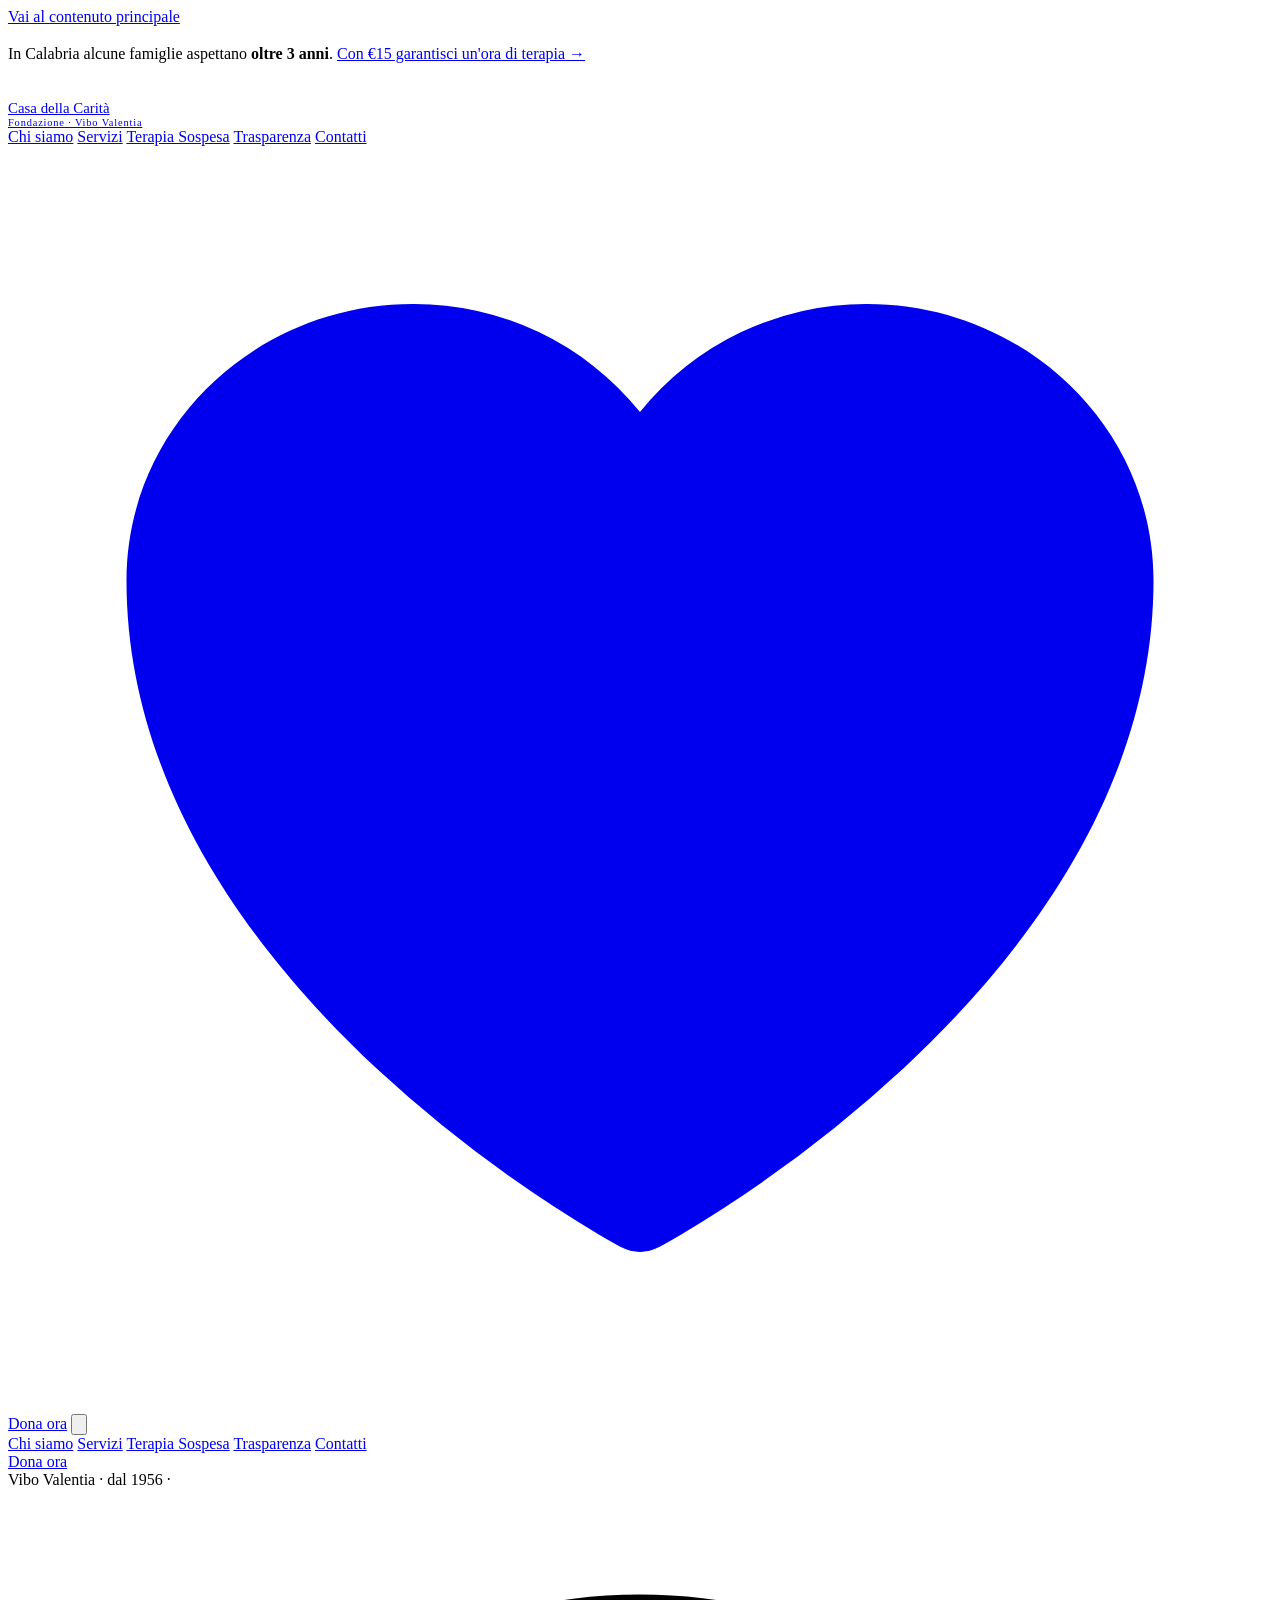
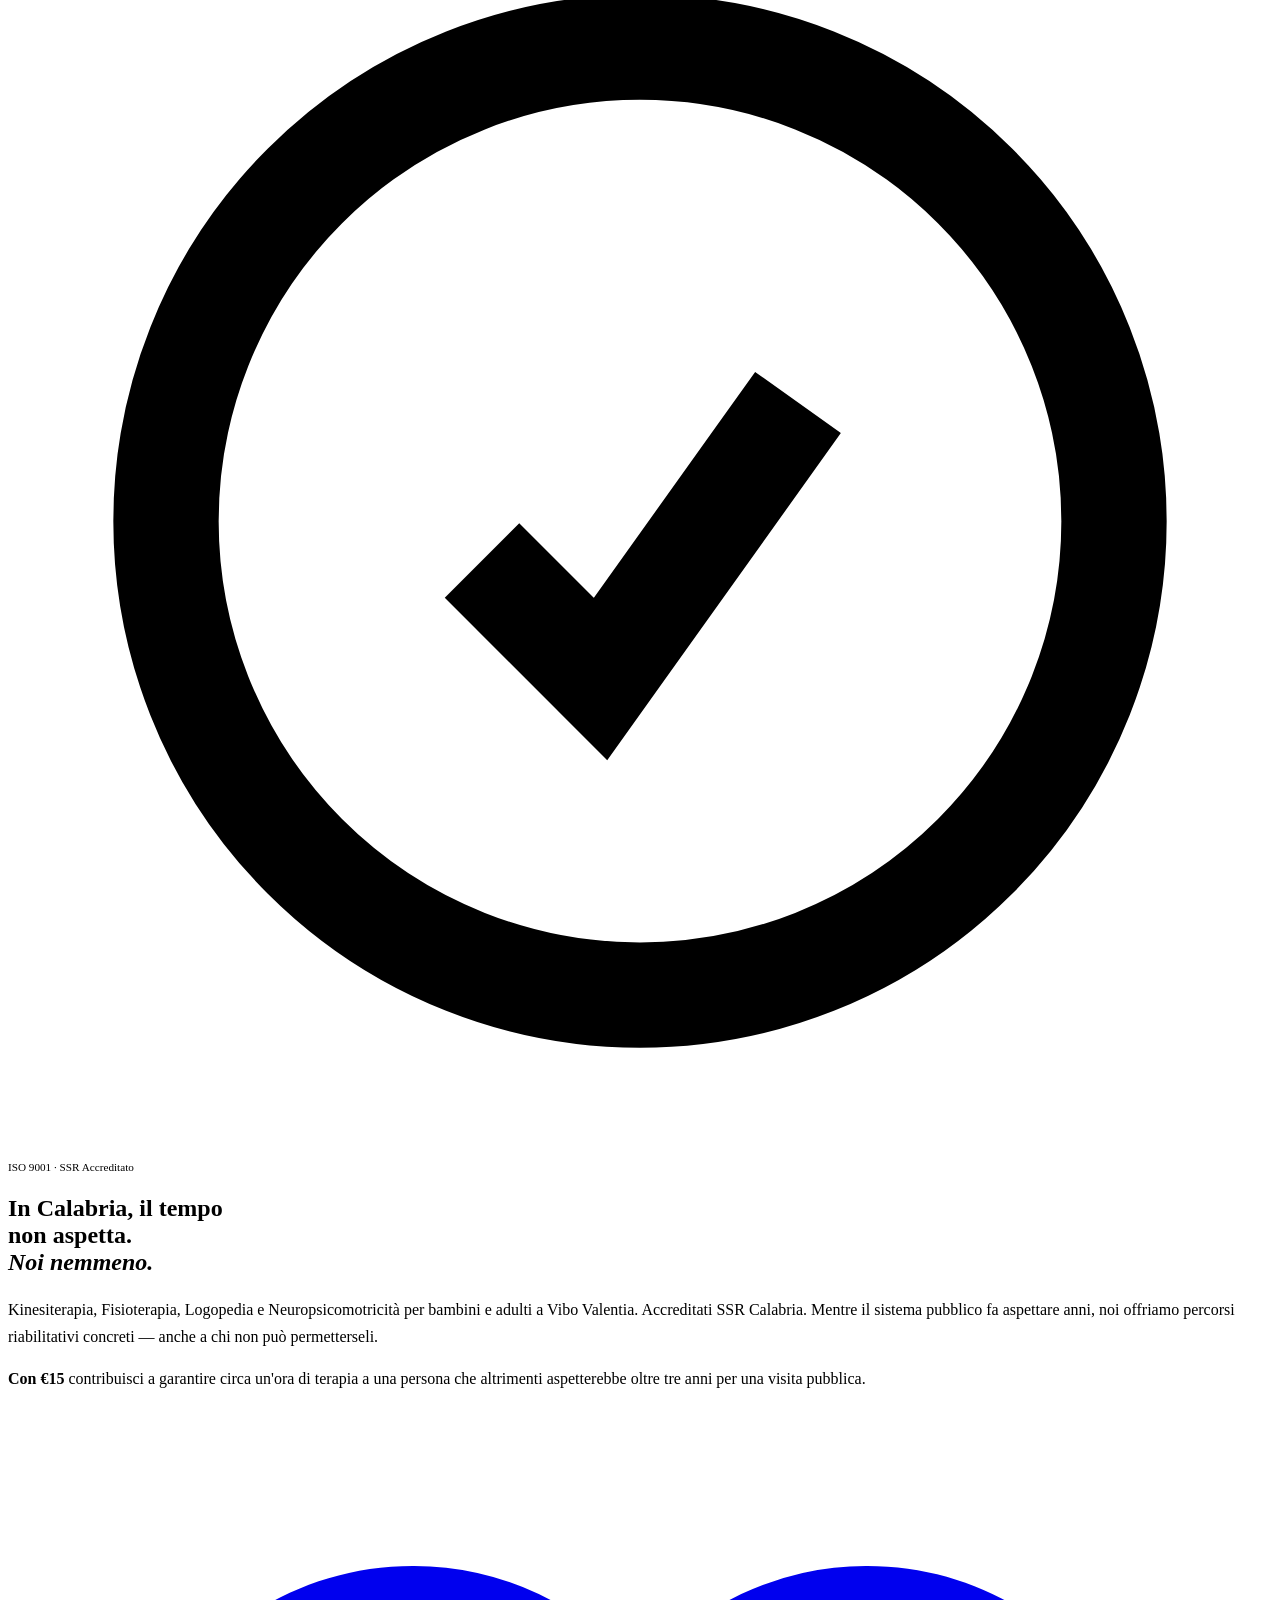
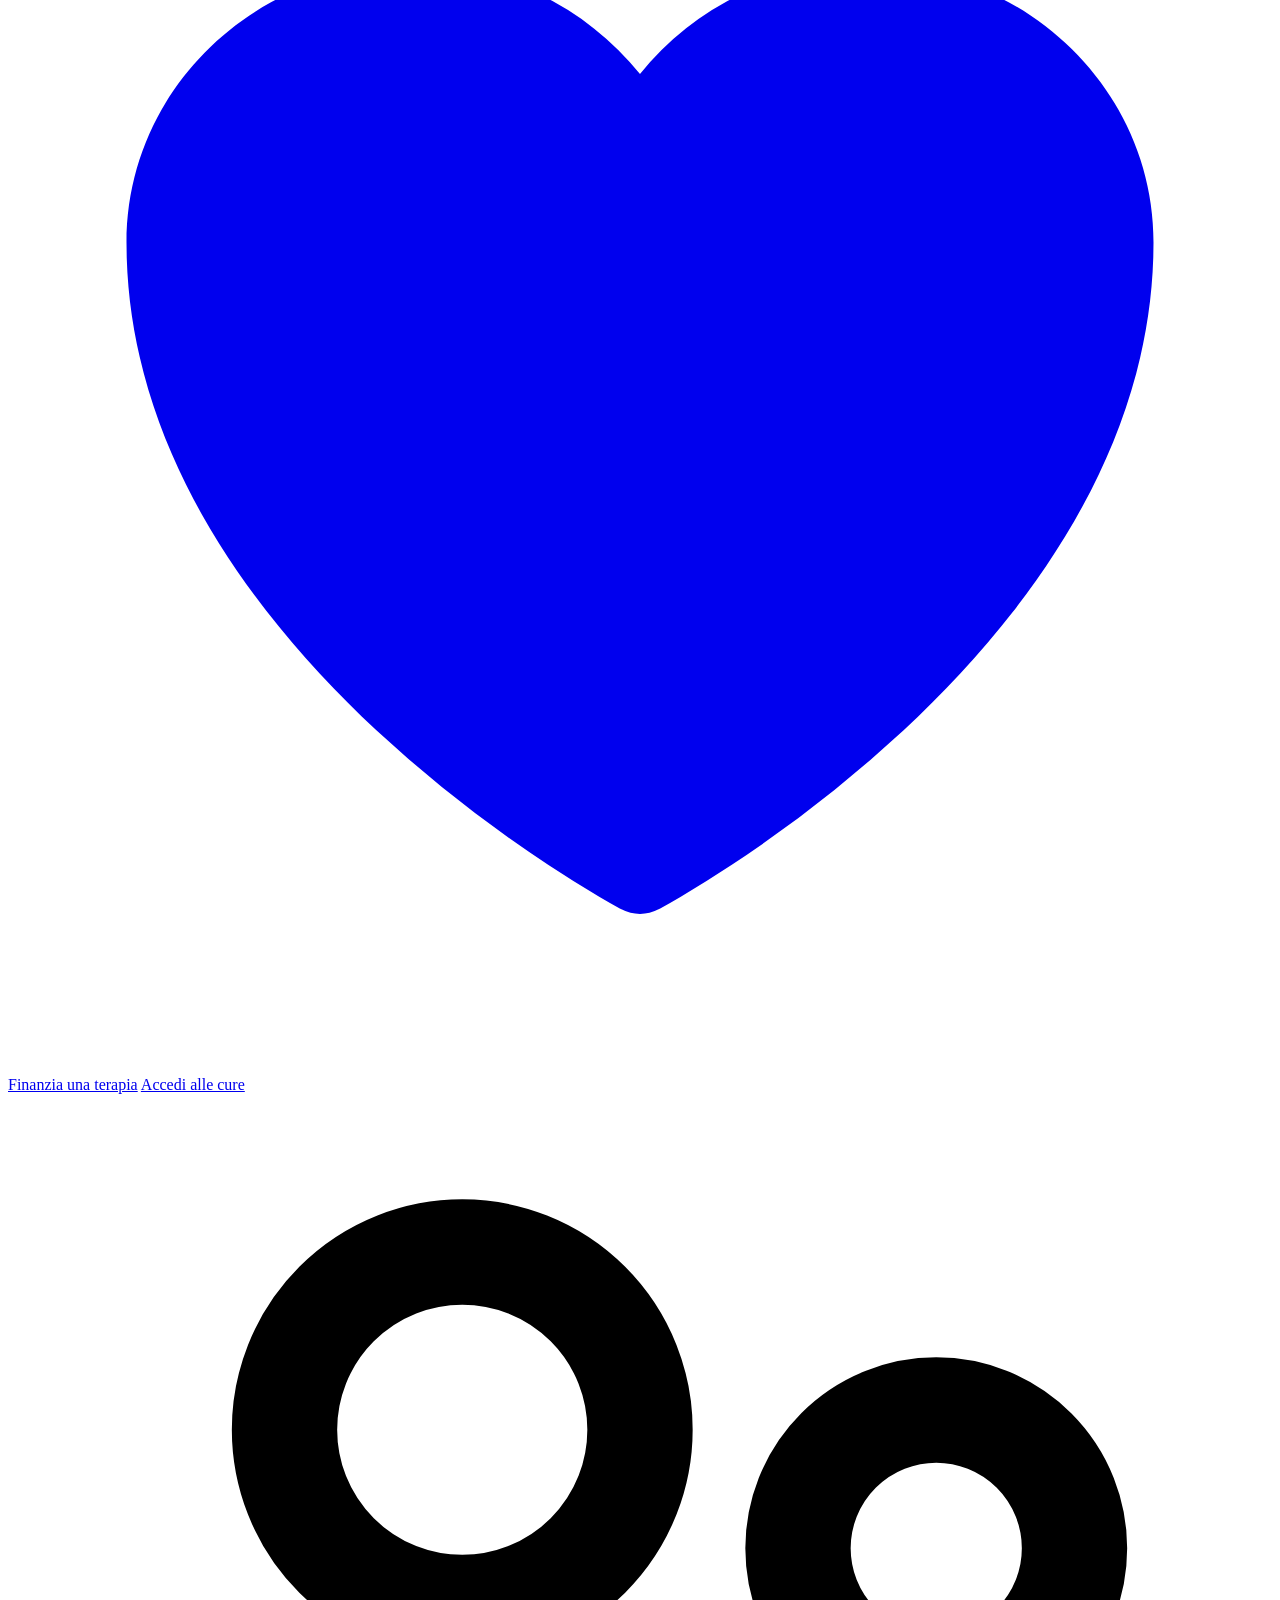
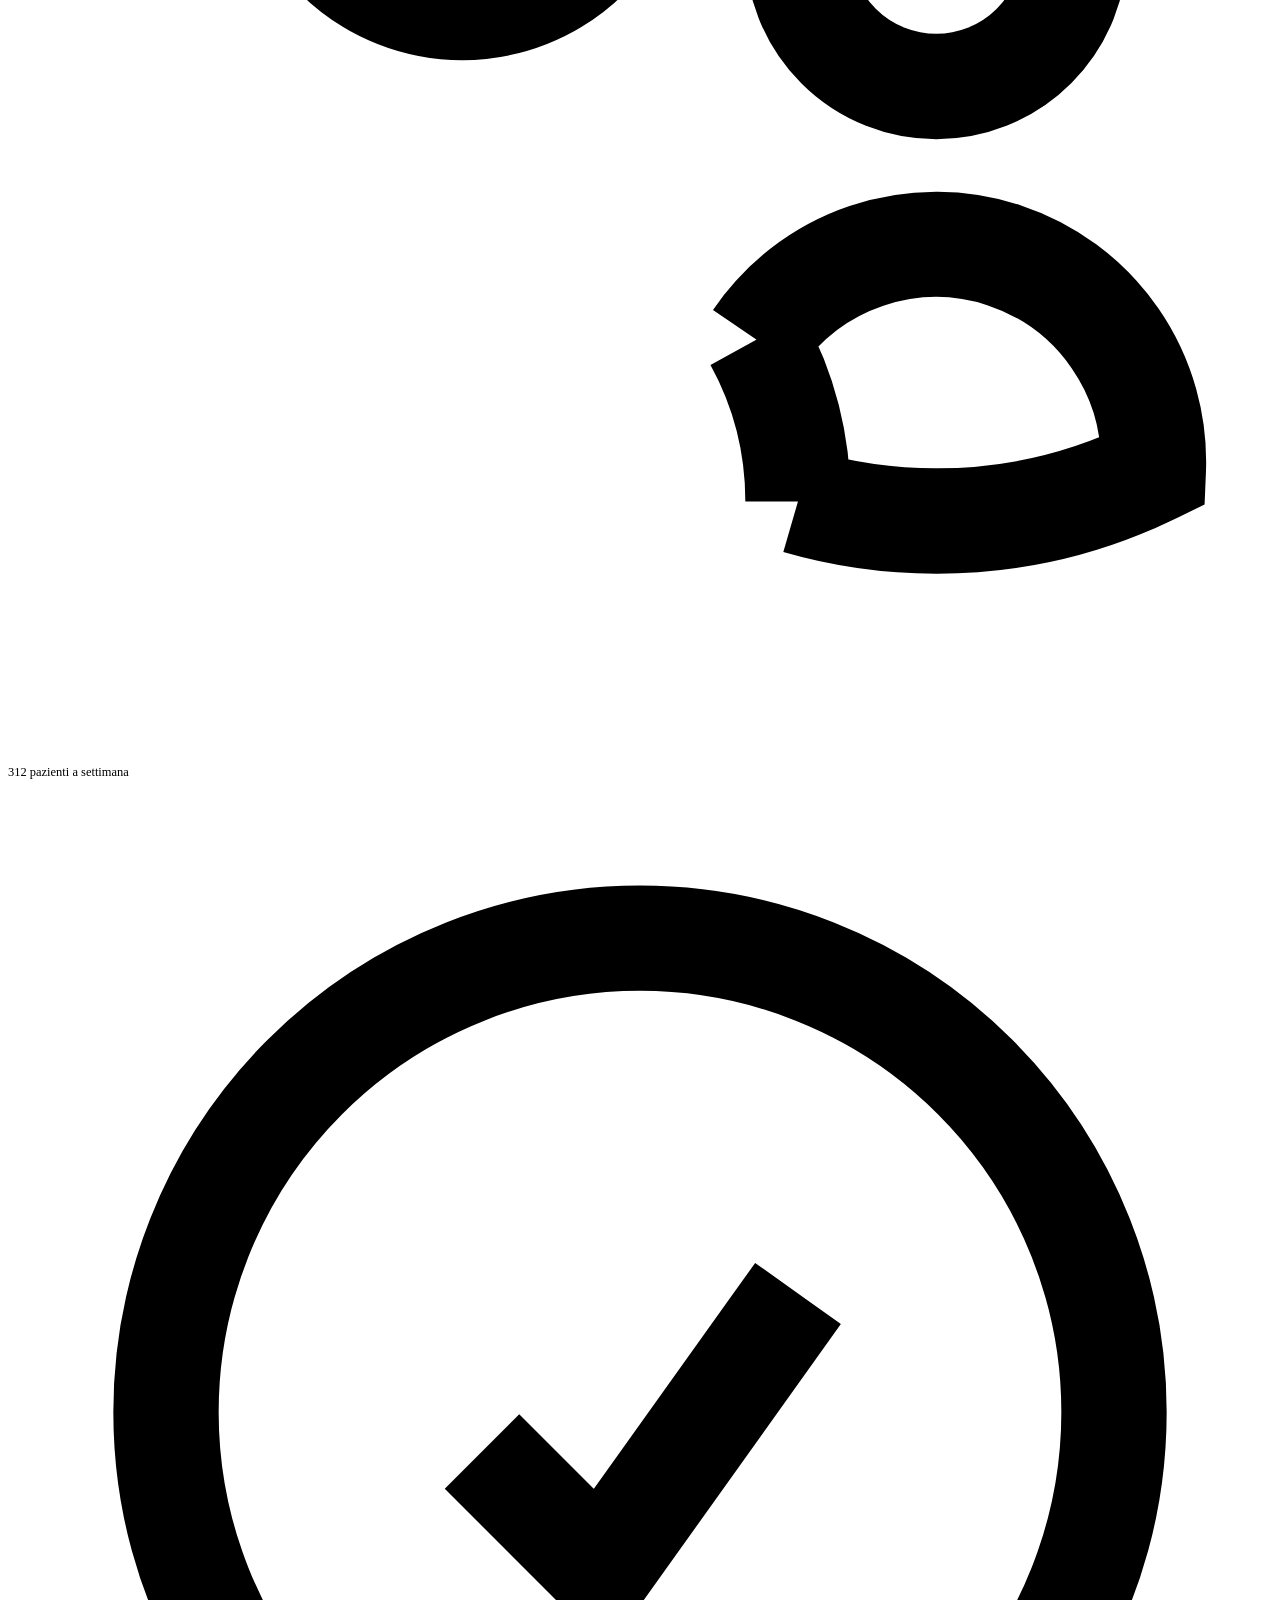
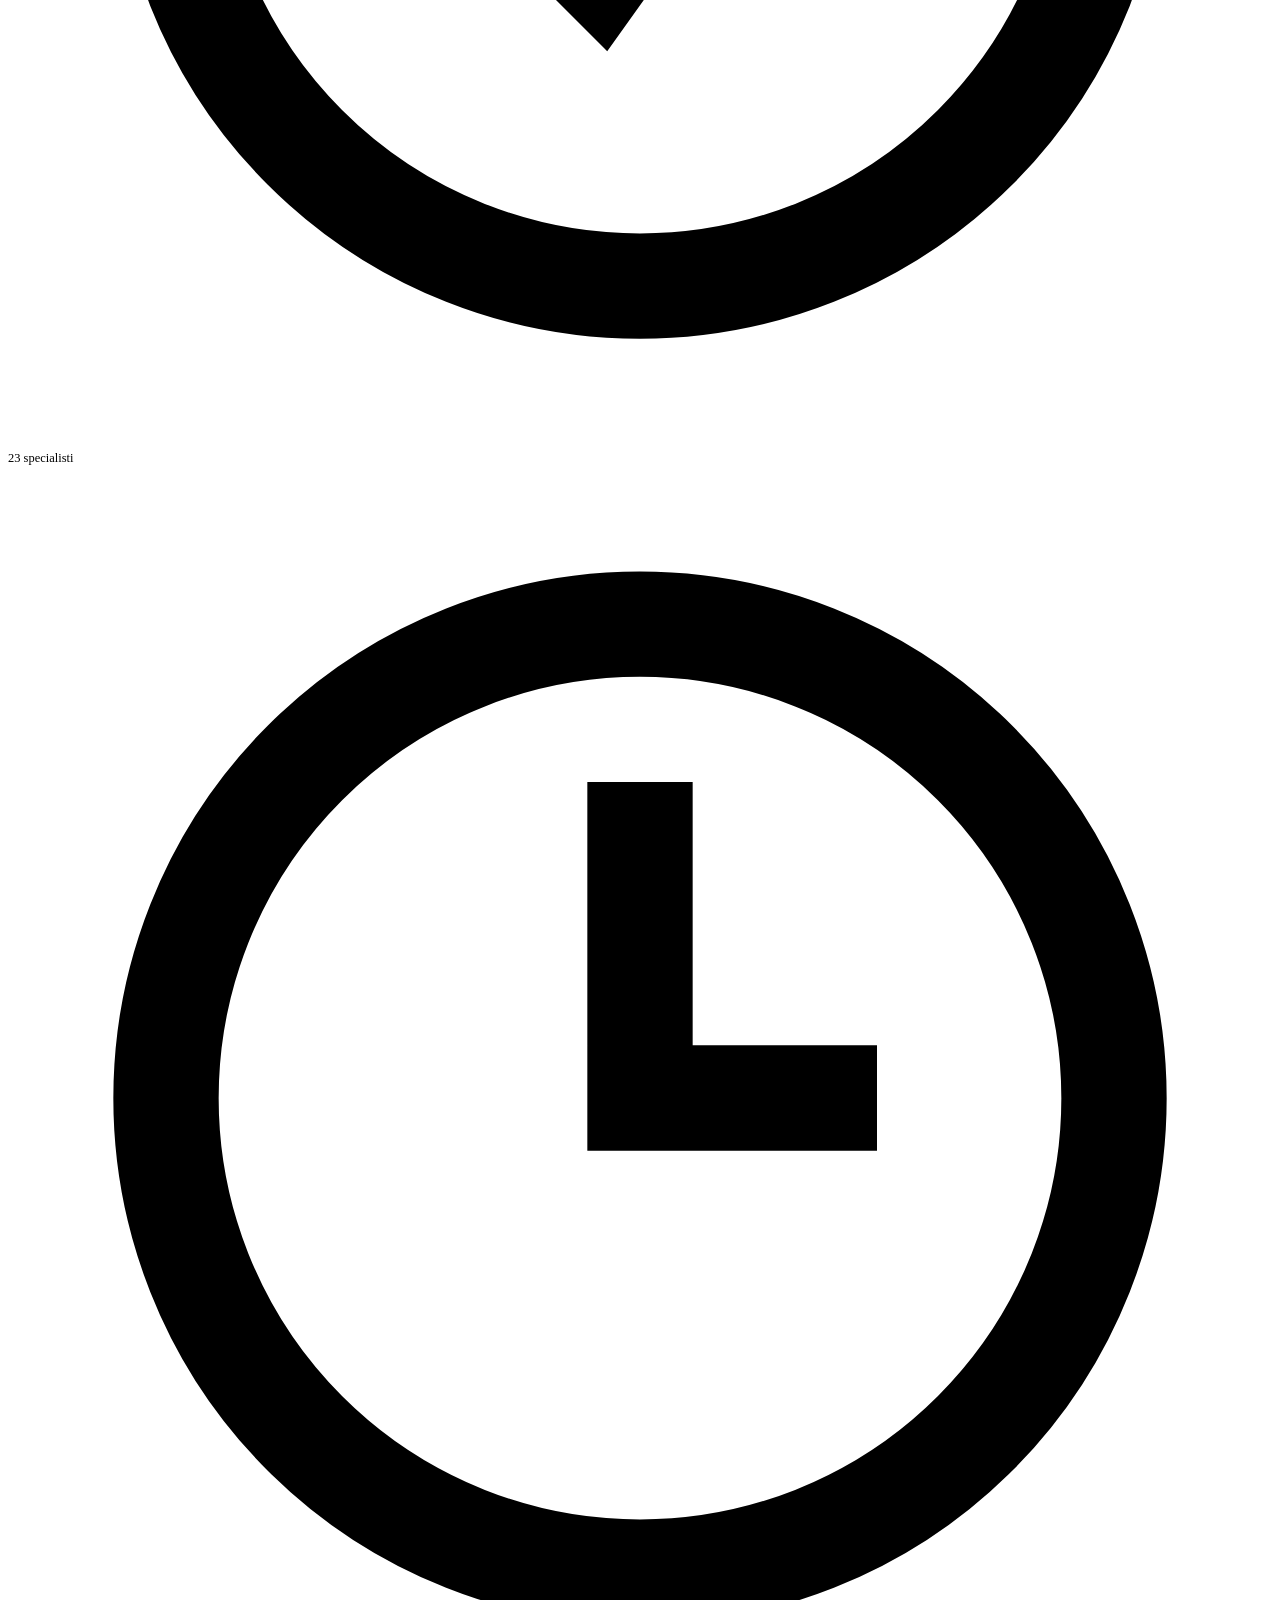
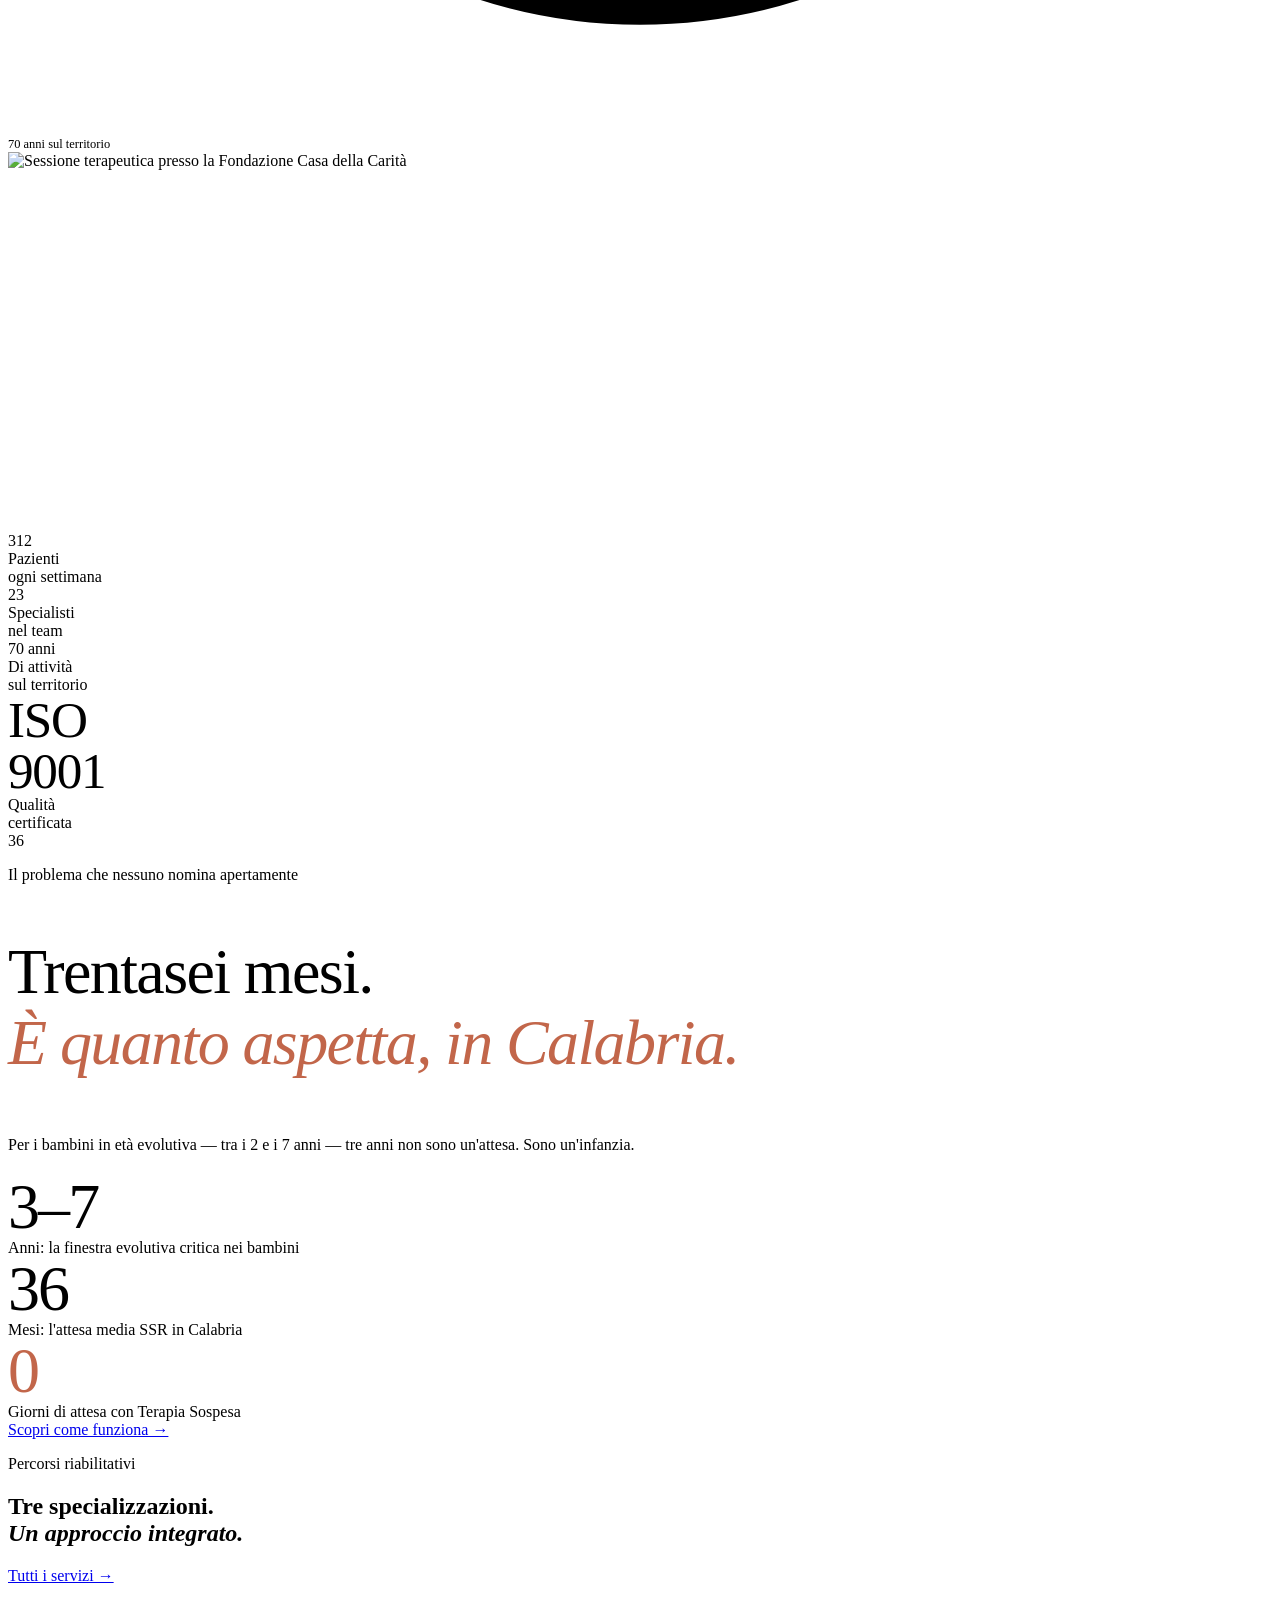
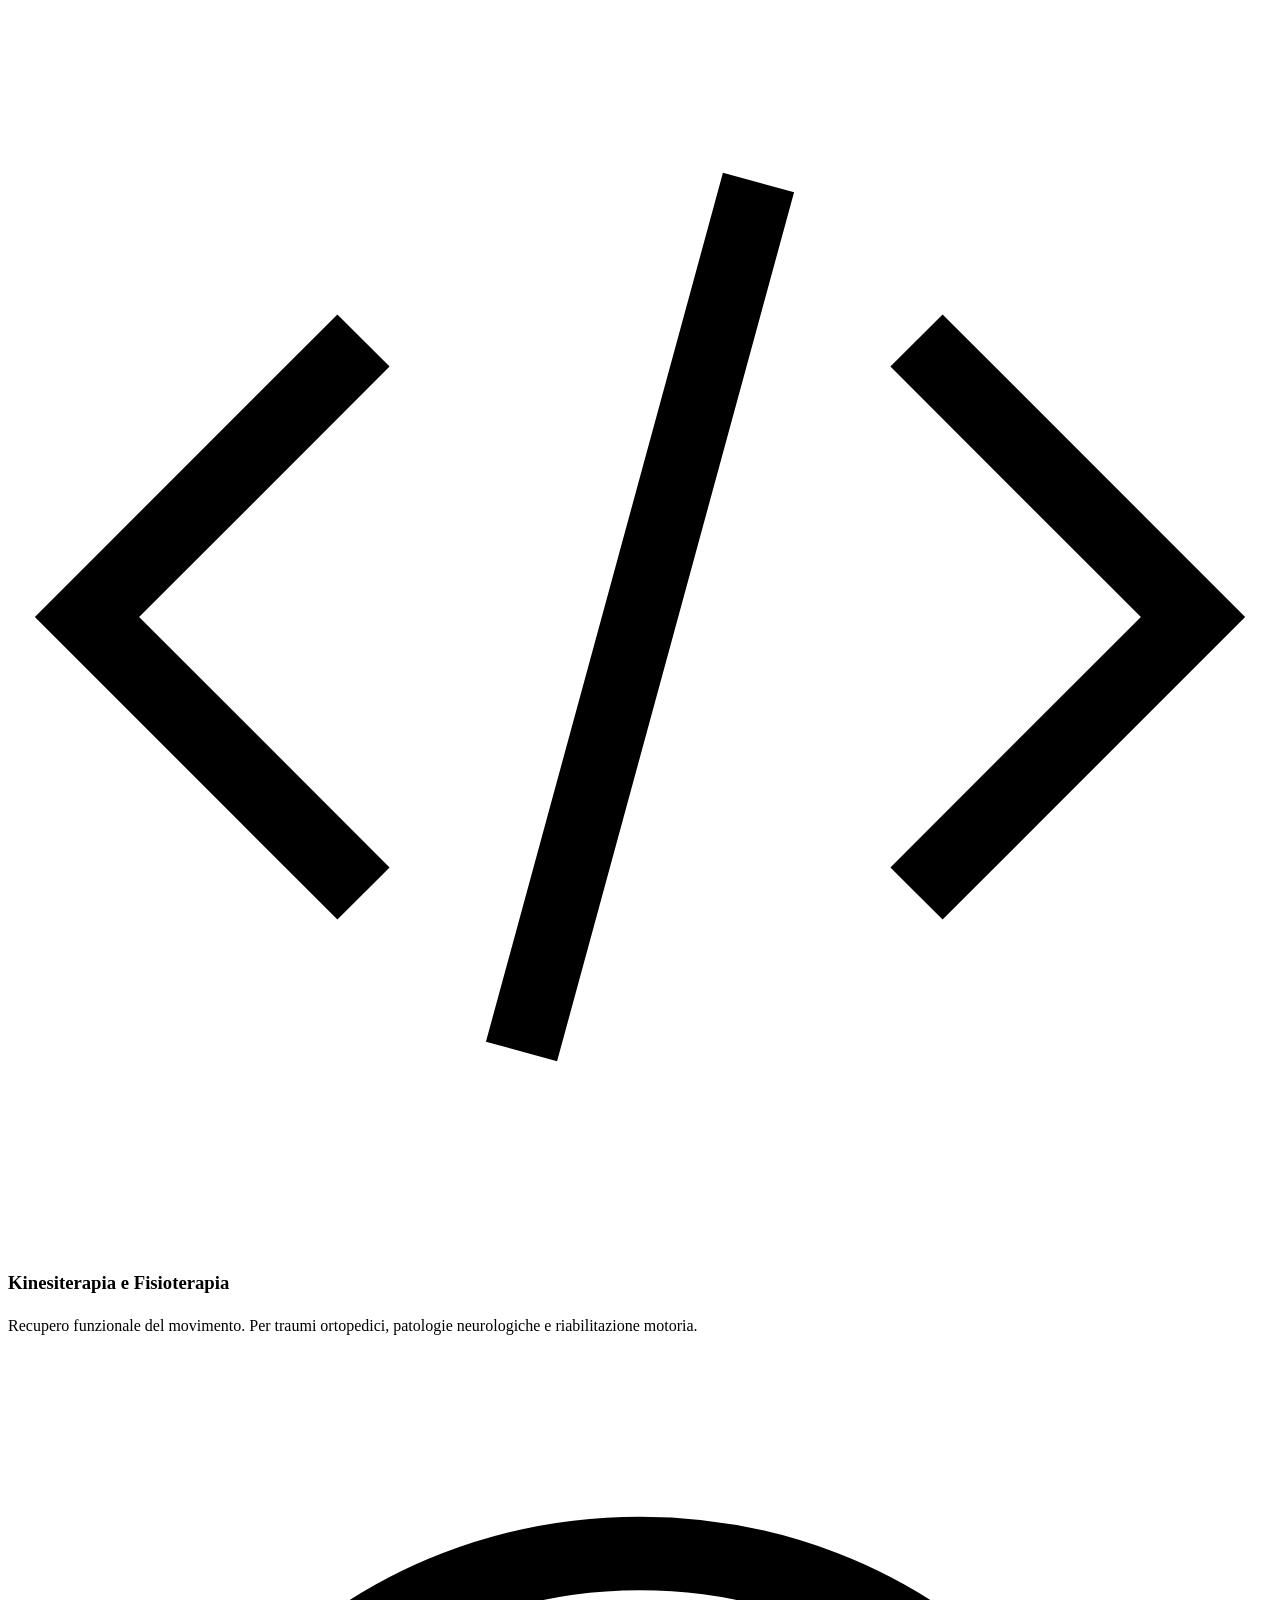
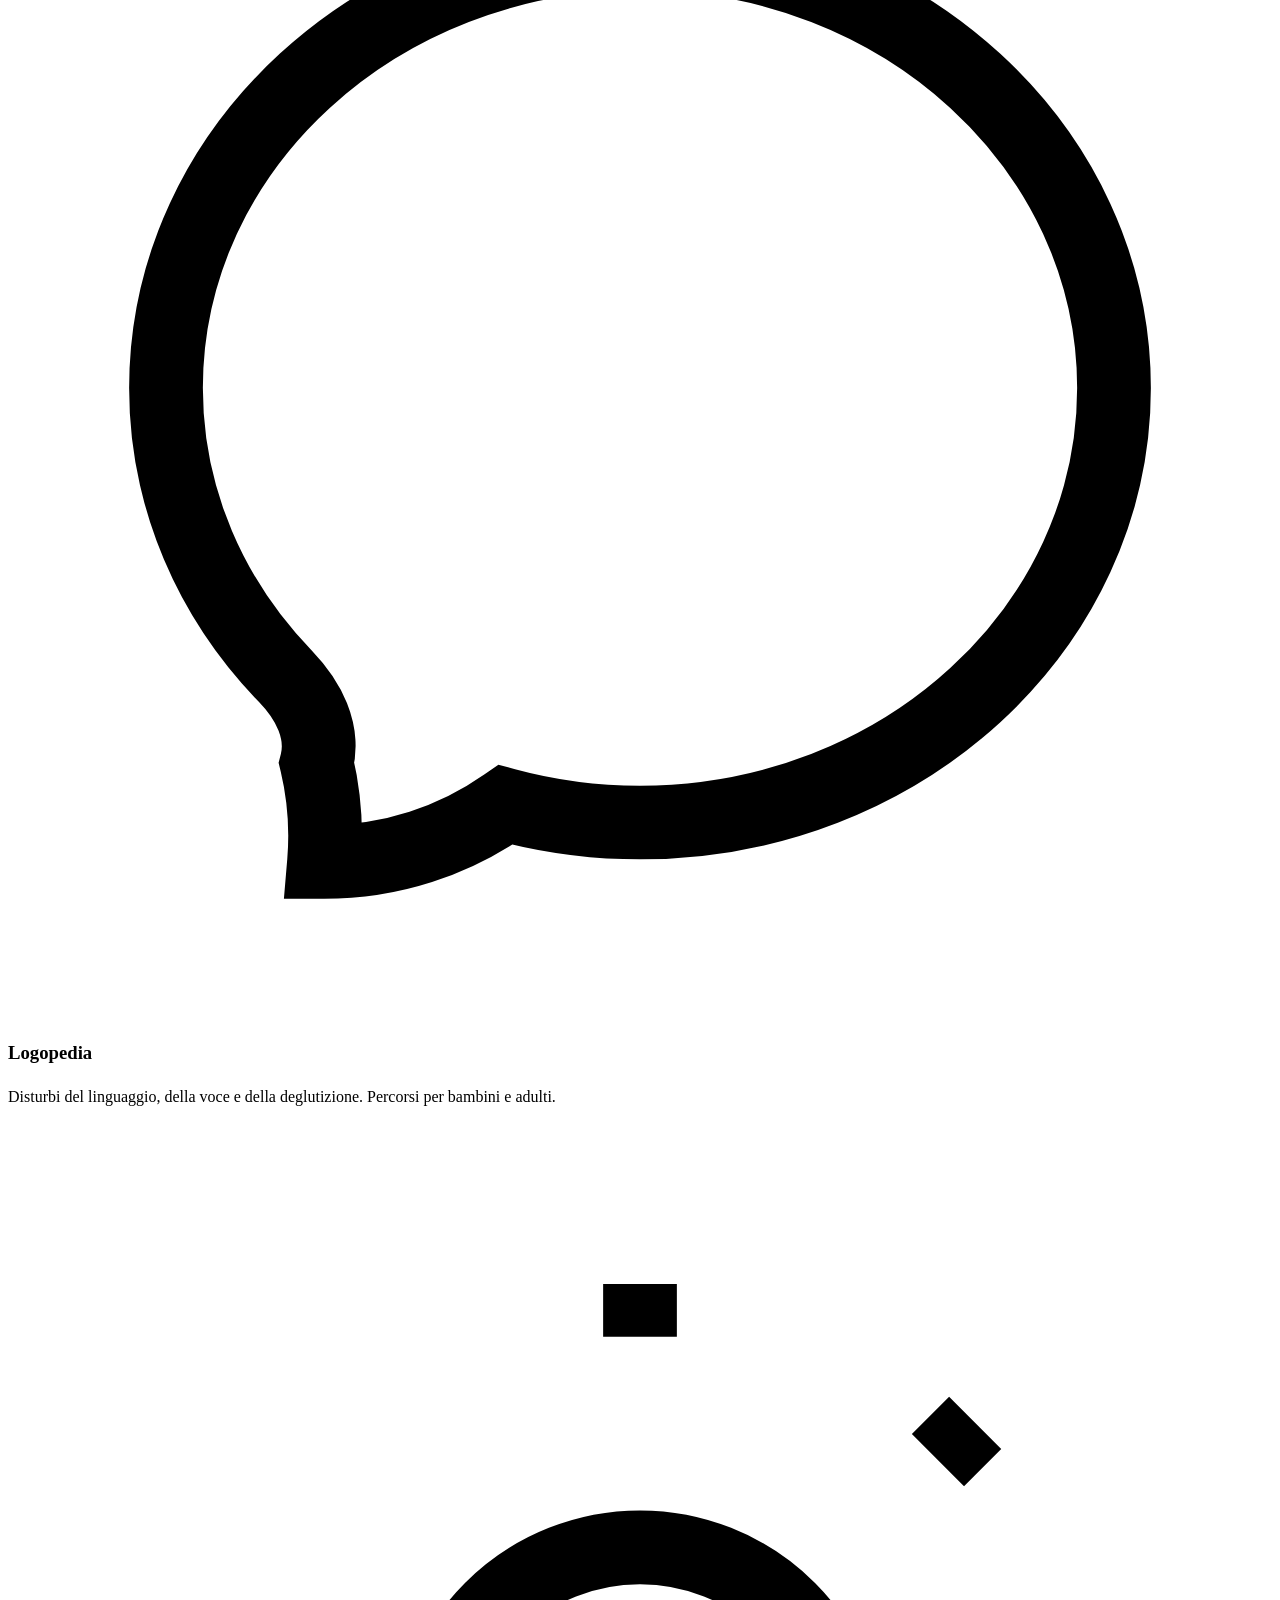
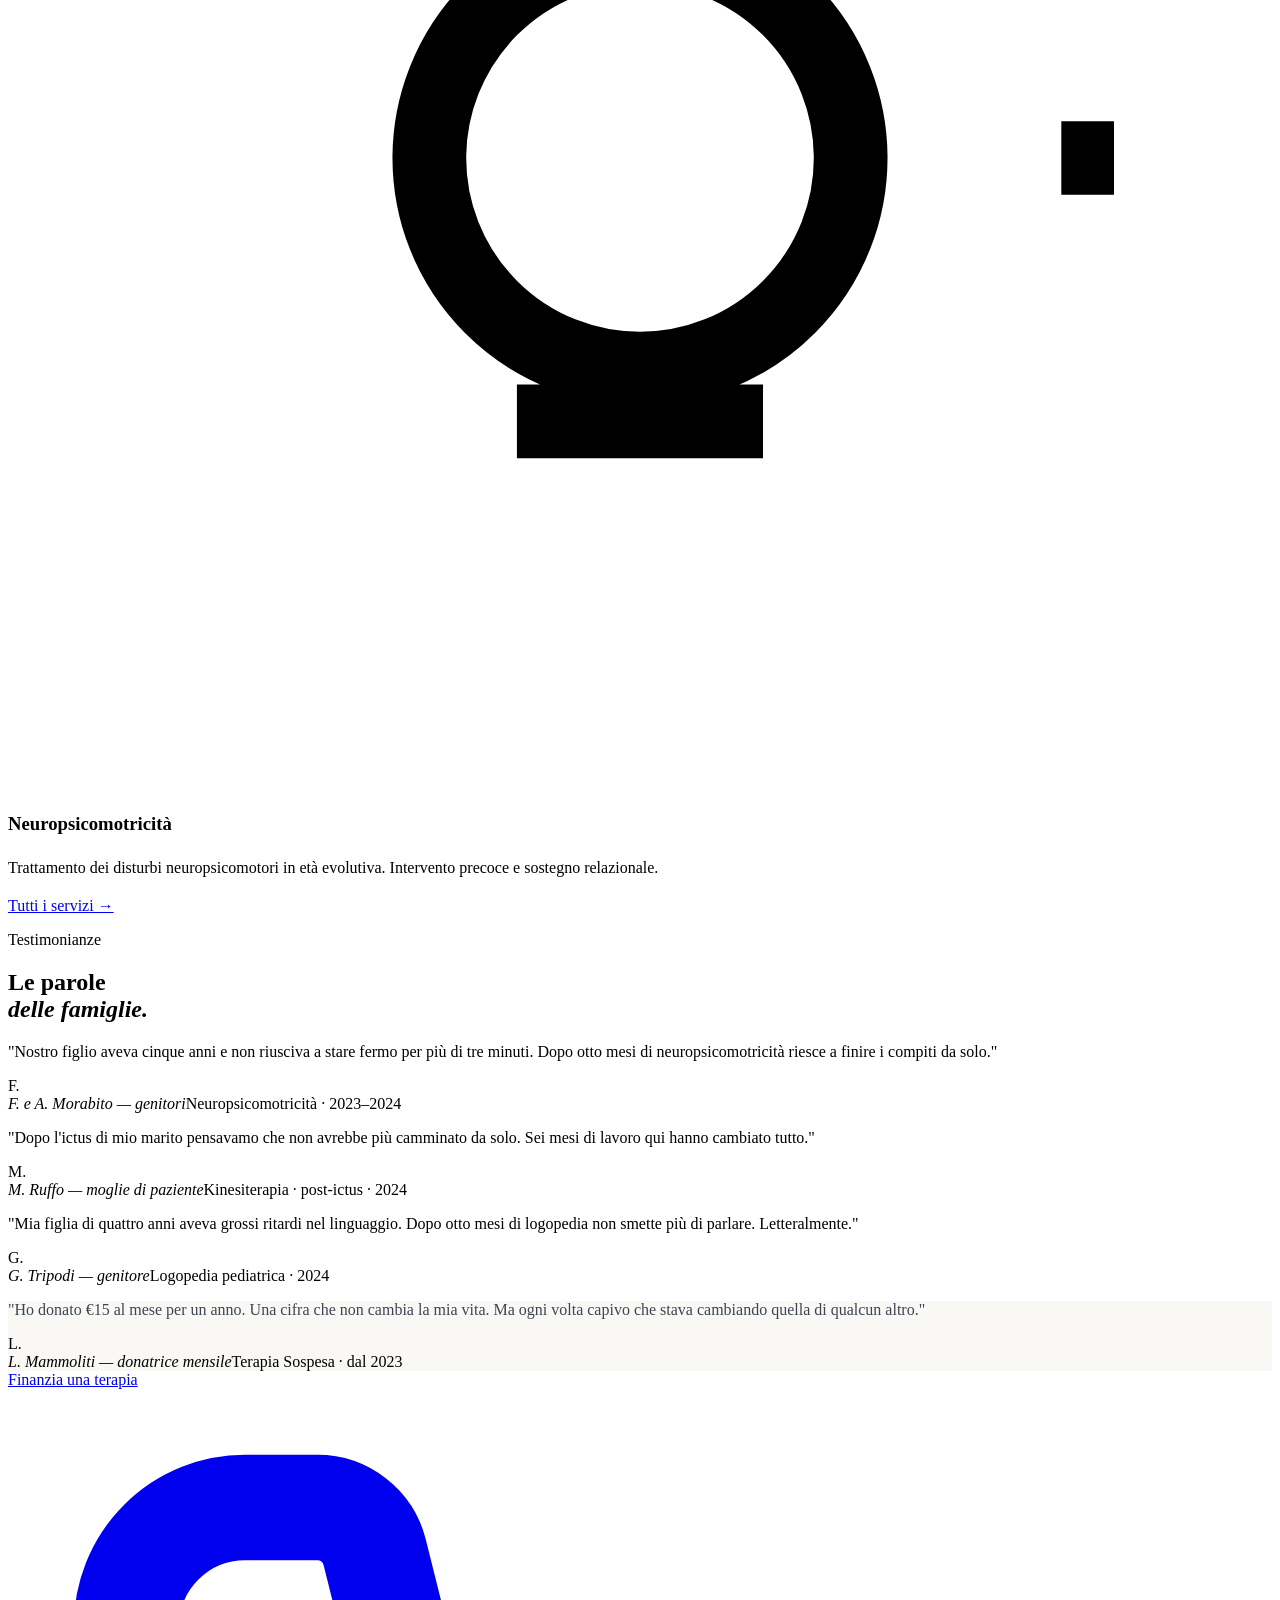
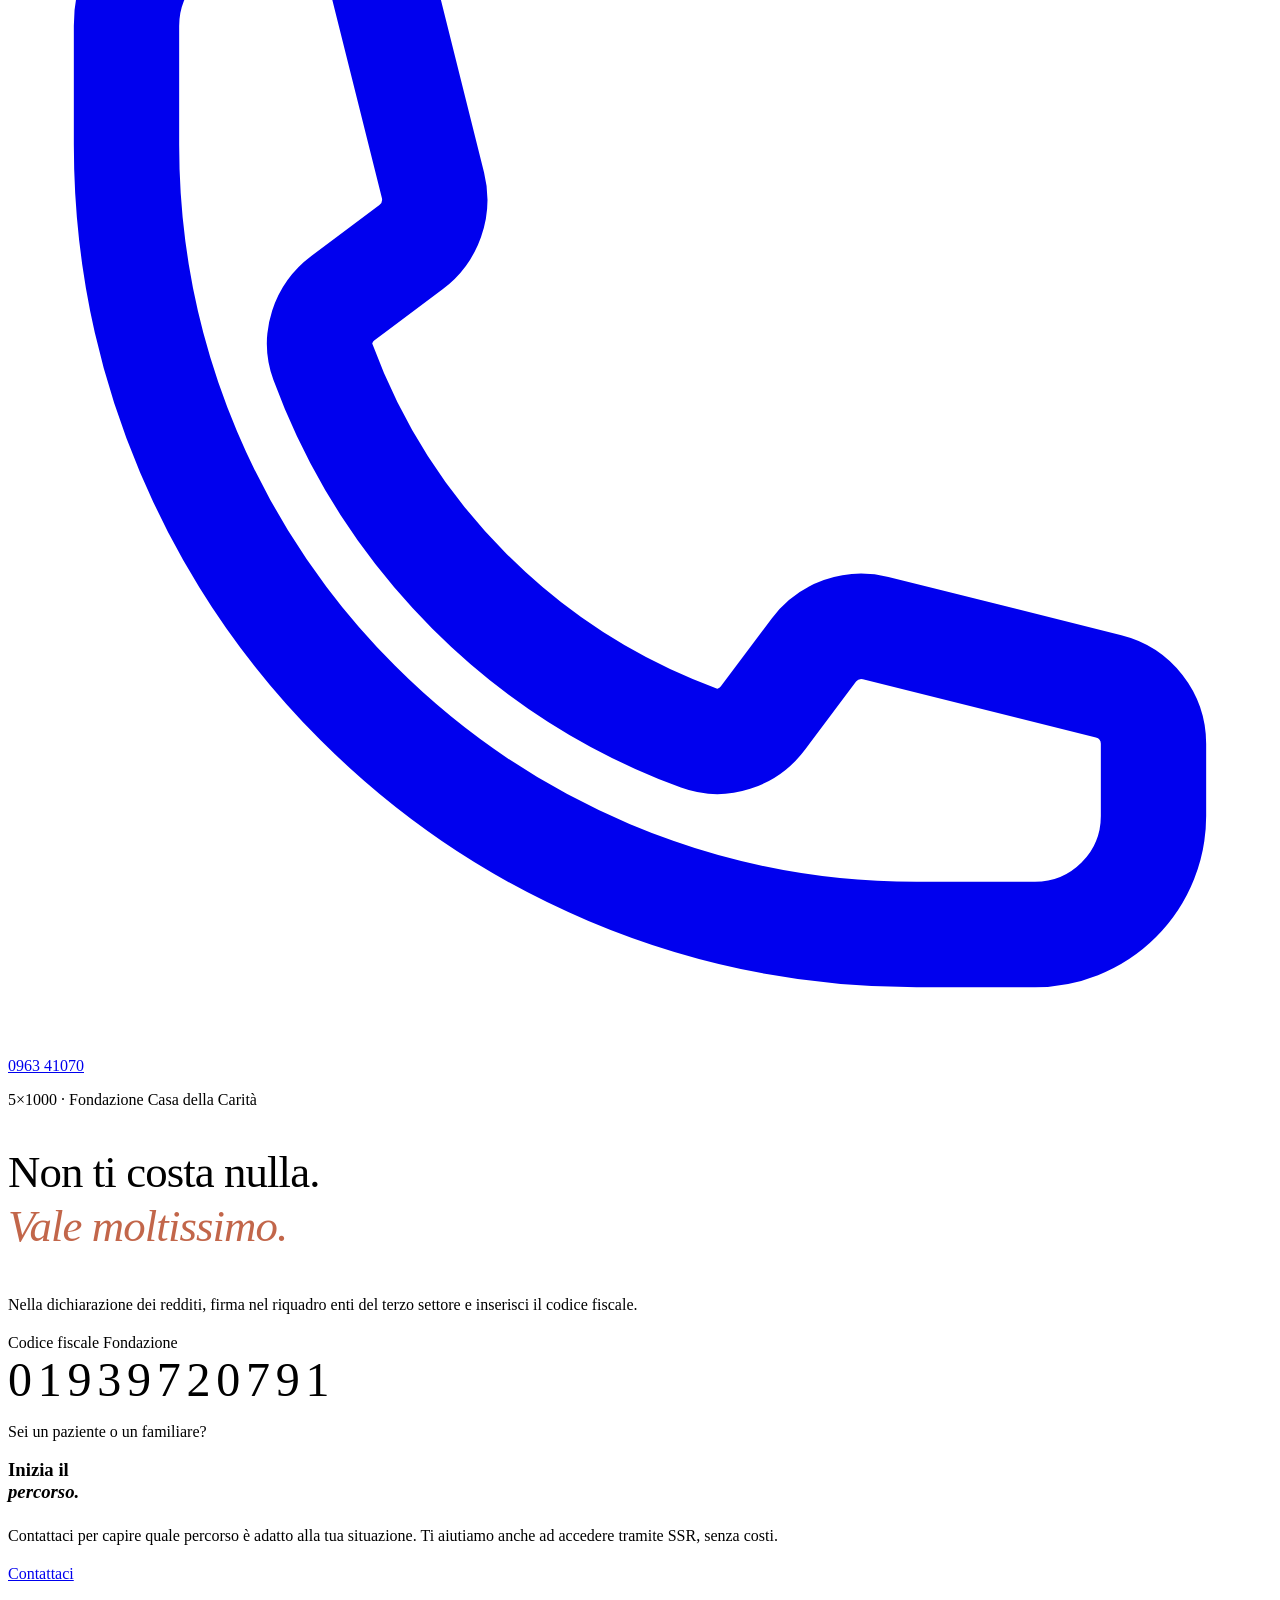
==== index.html @ b34a80dc "Add files via upload" ====
<!DOCTYPE html>
<html lang="it"><head>
  <meta charset="UTF-8"/><meta name="viewport" content="width=device-width,initial-scale=1.0"/>
  <title>Fondazione Casa della Carità — Riabilitazione a Vibo Valentia</title><meta name="description" content="Centro di Riabilitazione Estensiva accreditato SSR Calabria. Kinesiterapia, Logopedia, Neuropsicomotricità. Terapia Sospesa: garantisci cure a chi altrimenti aspetterebbe anni."/>
  <link rel="canonical" href="https://www.casadellacarita.com/"/>
  <link rel="preconnect" href="https://fonts.googleapis.com"/><link rel="preconnect" href="https://fonts.gstatic.com" crossorigin/>
  <link href="https://fonts.googleapis.com/css2?family=Lora:ital,wght@0,400;0,500;0,600;1,400;1,500&family=DM+Sans:opsz,wght@9..40,300;9..40,400;9..40,500&display=swap" rel="stylesheet"/>
  <script src="https://cdn.tailwindcss.com"></script><link rel="stylesheet" href="style.css"/>
  <script>tailwind.config={theme:{extend:{colors:{night:'#1C3252',nd:'#152844',nl:'#EEF2F8',warm:'#F9F8F5',wd:'#F2F0EB',stone:'#6B7585',sb:'#E5E8ED',sd:'#3D4552',sage:'#ECF0EC',sm:'#B8C9B8',brown:'#6B4A3C',bl:'#F5EFE8',terra:'#C2664A',tl:'#FAEEE9'},fontFamily:{serif:['Lora','Georgia','serif'],sans:['"DM Sans"','system-ui','sans-serif']}}}}</script>
</head><body>
<a class="skip" href="#main">Vai al contenuto principale</a>
<div id="ubar"><p class="font-sans text-white text-xs" style="font-weight:400;line-height:1.5">In Calabria alcune famiglie aspettano <strong style="font-weight:600">oltre 3 anni</strong>. <a href="terapia-sospesa.html" class="text-white underline hover:no-underline ml-1" style="font-weight:500">Con €15 garantisci un'ora di terapia →</a></p></div>
<header id="nav"><div class="nav-inner">
  <a href="index.html" class="flex items-center gap-3 no-underline shrink-0"><img src="logo.png" alt="" class="h-9 w-auto"/><div class="hidden sm:block leading-tight"><div class="font-serif font-medium text-brown" style="font-size:.93rem">Casa della Carità</div><div class="font-sans text-stone uppercase" style="font-size:.65rem;letter-spacing:.08em">Fondazione · Vibo Valentia</div></div></a>
  <nav class="hidden lg:flex items-center gap-7"><a href="chi-siamo.html" class="nl ">Chi siamo</a>
      <a href="servizi.html" class="nl ">Servizi</a>
      <a href="terapia-sospesa.html" class="nl ">Terapia Sospesa</a>
      <a href="trasparenza.html" class="nl ">Trasparenza</a>
      <a href="contatti.html" class="nl ">Contatti</a>
      </nav>
  <div class="flex items-center gap-3">
    <a href="terapia-sospesa.html" class="bt hidden sm:inline-flex text-sm"><svg class="w-4 h-4" viewBox="0 0 24 24" fill="currentColor"><path d="M11.645 20.91l-.007-.003-.022-.012a15.247 15.247 0 01-.383-.218 25.18 25.18 0 01-4.244-3.17C4.688 15.36 2.25 12.174 2.25 8.25 2.25 5.322 4.714 3 7.688 3A5.5 5.5 0 0112 5.052 5.5 5.5 0 0116.313 3c2.973 0 5.437 2.322 5.437 5.25 0 3.925-2.438 7.111-4.739 9.256a25.175 25.175 0 01-4.244 3.17 15.247 15.247 0 01-.383.219l-.022.012-.007.004-.003.001a.752.752 0 01-.704 0l-.003-.001z"/></svg>Dona ora</a>
    <button id="ham" class="lg:hidden p-2 -mr-2 text-sd" aria-label="Menu" aria-expanded="false" aria-controls="mob"><svg id="ico-h" class="w-5 h-5" fill="none" stroke="currentColor" stroke-width="1.8" viewBox="0 0 24 24"><path stroke-linecap="round" d="M4 7h16M4 12h16M4 17h16"/></svg><svg id="ico-x" class="w-5 h-5 hidden" fill="none" stroke="currentColor" stroke-width="1.8" viewBox="0 0 24 24"><path stroke-linecap="round" d="M6 18L18 6M6 6l12 12"/></svg></button>
  </div>
</div>
<div id="mob"><div class="px-site py-4 border-t border-sb"><a href="chi-siamo.html" class="mn block py-3 font-sans text-sm text-sd hover:text-night transition">Chi siamo</a>
<a href="servizi.html" class="mn block py-3 font-sans text-sm text-sd hover:text-night transition">Servizi</a>
<a href="terapia-sospesa.html" class="mn block py-3 font-sans text-sm text-sd hover:text-night transition">Terapia Sospesa</a>
<a href="trasparenza.html" class="mn block py-3 font-sans text-sm text-sd hover:text-night transition">Trasparenza</a>
<a href="contatti.html" class="mn block py-3 font-sans text-sm text-sd hover:text-night transition">Contatti</a>
<div class="pt-3"><a href="terapia-sospesa.html" class="mn bt w-full justify-center">Dona ora</a></div></div></div>
</header>
<main id="main">
<!-- Hero -->
<section class="pt-32 md:pt-40 pb-16 md:pb-24 bg-warm">
  <div class="max-w-site mx-auto px-site flex flex-col lg:flex-row gap-12 lg:gap-16 items-center">
    <div class="lg:w-7/12">
      <div class="rv flex flex-wrap items-center gap-3 mb-8">
        <span class="eyebrow">Vibo Valentia · dal 1956</span>
        <span class="text-sb">·</span>
        <span class="flex items-center gap-1.5 bg-nl border border-sb rounded px-3 py-1"><svg class="w-3.5 h-3.5 text-night" fill="none" stroke="currentColor" stroke-width="2" viewBox="0 0 24 24"><path d="M9 12.75L11.25 15 15 9.75M21 12a9 9 0 11-18 0 9 9 0 0118 0z"/></svg><span class="font-sans text-night" style="font-size:.7rem;font-weight:500">ISO 9001 · SSR Accreditato</span></span>
      </div>
      <h1 class="rv d1 hero-h mb-6">In Calabria, il tempo<br/>non aspetta.<br/><em>Noi nemmeno.</em></h1>
      <p class="rv d2 font-sans text-sd text-base leading-relaxed mb-6 max-w-lg" style="font-weight:400;line-height:1.7">Kinesiterapia, Fisioterapia, Logopedia e Neuropsicomotricità per bambini e adulti a Vibo Valentia. Accreditati SSR Calabria. Mentre il sistema pubblico fa aspettare anni, noi offriamo percorsi riabilitativi concreti — anche a chi non può permetterseli.</p>
      <div class="rv d2 flex items-start gap-3 bg-bl border border-brown/25 rounded px-4 py-3.5 mb-8 max-w-lg">
        <div class="w-2 h-2 rounded-full bg-terra mt-1.5 shrink-0" style="animation:pulse-dot 2s ease-in-out infinite"></div>
        <p class="font-sans text-sm text-brown" style="font-weight:400;line-height:1.6"><strong style="font-weight:600">Con €15</strong> contribuisci a garantire circa un'ora di terapia a una persona che altrimenti aspetterebbe oltre tre anni per una visita pubblica.</p>
      </div>
      <div class="rv d3 flex flex-wrap gap-3 mb-10">
        <a href="terapia-sospesa.html" class="bt"><svg class="w-4 h-4" viewBox="0 0 24 24" fill="currentColor"><path d="M11.645 20.91l-.007-.003-.022-.012a15.247 15.247 0 01-.383-.218 25.18 25.18 0 01-4.244-3.17C4.688 15.36 2.25 12.174 2.25 8.25 2.25 5.322 4.714 3 7.688 3A5.5 5.5 0 0112 5.052 5.5 5.5 0 0116.313 3c2.973 0 5.437 2.322 5.437 5.25 0 3.925-2.438 7.111-4.739 9.256a25.175 25.175 0 01-4.244 3.17 15.247 15.247 0 01-.383.219l-.022.012-.007.004-.003.001a.752.752 0 01-.704 0l-.003-.001z"/></svg>Finanzia una terapia</a>
        <a href="servizi.html" class="bo">Accedi alle cure</a>
      </div>
      <div class="rv d4 flex flex-wrap gap-x-5 gap-y-2 pt-6 border-t border-sb">
        <span class="font-sans text-stone flex items-center gap-1.5" style="font-size:.78rem;font-weight:400"><svg class="w-3.5 h-3.5" fill="none" stroke="currentColor" stroke-width="2" viewBox="0 0 24 24"><path d="M15 19.128a9.38 9.38 0 002.625.372 9.337 9.337 0 004.121-.952 4.125 4.125 0 00-7.533-2.493M15 19.128v-.003c0-1.113-.285-2.16-.786-3.07M12 6.375a3.375 3.375 0 11-6.75 0 3.375 3.375 0 016.75 0zm8.25 2.25a2.625 2.625 0 11-5.25 0 2.625 2.625 0 015.25 0z"/></svg>312 pazienti a settimana</span>
        <span class="font-sans text-stone flex items-center gap-1.5" style="font-size:.78rem;font-weight:400"><svg class="w-3.5 h-3.5" fill="none" stroke="currentColor" stroke-width="2" viewBox="0 0 24 24"><path d="M9 12.75L11.25 15 15 9.75M21 12a9 9 0 11-18 0 9 9 0 0118 0z"/></svg>23 specialisti</span>
        <span class="font-sans text-stone flex items-center gap-1.5" style="font-size:.78rem;font-weight:400"><svg class="w-3.5 h-3.5" fill="none" stroke="currentColor" stroke-width="2" viewBox="0 0 24 24"><path d="M12 6v6h4.5m4.5 0a9 9 0 11-18 0 9 9 0 0118 0z"/></svg>70 anni sul territorio</span>
      </div>
    </div>
    <div class="lg:w-5/12 pf rounded order-first lg:order-last" style="min-height:380px">
      <img src="https://images.unsplash.com/photo-1576091160550-2173dba999ef?w=900&q=85&auto=format&fit=crop" alt="Sessione terapeutica presso la Fondazione Casa della Carità" loading="eager" width="900" height="1200" fetchpriority="high"/>
    </div>
  </div>
</section>

<!-- Stats strip -->
<section class="bg-night"><div class="max-w-site mx-auto px-site"><div class="grid grid-cols-2 lg:grid-cols-4 divide-x divide-white/10">
  <div class="py-8 px-6 lg:px-8"><div class="big-n mb-1.5" data-target="312">0</div><div class="font-sans text-sm text-white/50 leading-snug" style="font-weight:400">Pazienti<br/>ogni settimana</div></div>
  <div class="py-8 px-6 lg:px-8"><div class="big-n mb-1.5" data-target="23">0</div><div class="font-sans text-sm text-white/50 leading-snug" style="font-weight:400">Specialisti<br/>nel team</div></div>
  <div class="py-8 px-6 lg:px-8"><div class="big-n mb-1.5" data-target="70" data-suffix=" anni">0</div><div class="font-sans text-sm text-white/50 leading-snug" style="font-weight:400">Di attività<br/>sul territorio</div></div>
  <div class="py-8 px-6 lg:px-8"><div class="font-serif text-white mb-1.5" style="font-size:clamp(2rem,4vw,3.5rem);line-height:1;letter-spacing:-.025em">ISO<br/>9001</div><div class="font-sans text-sm text-white/50 leading-snug" style="font-weight:400">Qualità<br/>certificata</div></div>
</div></div></section>

<!-- Il problema: 36 mesi -->
<section class="py-28 md:py-40 bg-night overflow-hidden relative">
  <div class="ghost-n">36</div>
  <div class="max-w-site mx-auto px-site relative z-10">
    <div class="text-center mb-14 rv">
      <p class="eyebrow text-white/35 mb-5">Il problema che nessuno nomina apertamente</p>
      <h2 class="font-serif text-white mb-5" style="font-size:clamp(2.2rem,5vw,4rem);font-weight:400;line-height:1.1;letter-spacing:-.025em">Trentasei mesi.<br/><em style="color:#C2664A">È quanto aspetta, in Calabria.</em></h2>
      <p class="font-sans text-white/50 text-base max-w-2xl mx-auto leading-relaxed" style="font-weight:400;line-height:1.75">Per i bambini in età evolutiva — tra i 2 e i 7 anni — tre anni non sono un'attesa. Sono un'infanzia.</p>
    </div>
    <div class="grid grid-cols-1 md:grid-cols-3 border border-white/10 rounded overflow-hidden mb-12 rv d1">
      <div class="p-8 border-b md:border-b-0 md:border-r border-white/10 text-center"><div class="font-serif text-white mb-3" style="font-size:clamp(2.6rem,5vw,4.5rem);line-height:1;letter-spacing:-.03em">3–7</div><div class="font-sans text-white/40 text-sm leading-relaxed" style="font-weight:400">Anni: la finestra evolutiva critica nei bambini</div></div>
      <div class="p-8 border-b md:border-b-0 md:border-r border-white/10 text-center"><div class="font-serif text-white mb-3" style="font-size:clamp(2.6rem,5vw,4.5rem);line-height:1;letter-spacing:-.03em">36</div><div class="font-sans text-white/40 text-sm leading-relaxed" style="font-weight:400">Mesi: l'attesa media SSR in Calabria</div></div>
      <div class="p-8 text-center"><div class="font-serif mb-3" style="font-size:clamp(2.6rem,5vw,4.5rem);line-height:1;letter-spacing:-.03em;color:#C2664A">0</div><div class="font-sans text-white/40 text-sm leading-relaxed" style="font-weight:400">Giorni di attesa con Terapia Sospesa</div></div>
    </div>
    <div class="text-center rv d2"><a href="terapia-sospesa.html" class="bt">Scopri come funziona →</a></div>
  </div>
</section>

<!-- Servizi preview -->
<section class="py-20 md:py-28 bg-warm">
  <div class="max-w-site mx-auto px-site">
    <div class="mb-12 rv"><div class="sec-accent sa-night mb-5"></div><p class="eyebrow mb-3">Percorsi riabilitativi</p><div class="flex flex-col sm:flex-row sm:items-end justify-between gap-4"><h2 class="sec-t">Tre specializzazioni.<br/><em>Un approccio integrato.</em></h2><a href="servizi.html" class="bo text-sm hidden sm:inline-flex">Tutti i servizi →</a></div></div>
    <div class="grid md:grid-cols-3 gap-5">
      <div class="svc rv d1"><div class="w-10 h-10 bg-nl rounded mb-5 flex items-center justify-center"><svg class="w-5 h-5 text-night" viewBox="0 0 24 24" fill="none" stroke="currentColor" stroke-width="1.4"><path d="M17.25 6.75L22.5 12l-5.25 5.25m-10.5 0L1.5 12l5.25-5.25m7.5-3l-4.5 16.5"/></svg></div><h3 class="font-serif text-night text-xl font-medium mb-2">Kinesiterapia e Fisioterapia</h3><p class="font-sans text-stone text-sm leading-relaxed" style="font-weight:400;line-height:1.7">Recupero funzionale del movimento. Per traumi ortopedici, patologie neurologiche e riabilitazione motoria.</p></div>
      <div class="svc rv d2"><div class="w-10 h-10 bg-nl rounded mb-5 flex items-center justify-center"><svg class="w-5 h-5 text-night" viewBox="0 0 24 24" fill="none" stroke="currentColor" stroke-width="1.4"><path d="M12 20.25c4.97 0 9-3.694 9-8.25s-4.03-8.25-9-8.25S3 7.444 3 12c0 2.104.859 4.023 2.273 5.48.432.447.74 1.04.586 1.641A5.969 5.969 0 016 21c1.282 0 2.47-.402 3.445-1.087.81.22 1.668.337 2.555.337z"/></svg></div><h3 class="font-serif text-night text-xl font-medium mb-2">Logopedia</h3><p class="font-sans text-stone text-sm leading-relaxed" style="font-weight:400;line-height:1.7">Disturbi del linguaggio, della voce e della deglutizione. Percorsi per bambini e adulti.</p></div>
      <div class="svc rv d3"><div class="w-10 h-10 bg-nl rounded mb-5 flex items-center justify-center"><svg class="w-5 h-5 text-night" viewBox="0 0 24 24" fill="none" stroke="currentColor" stroke-width="1.4"><path d="M9.663 17h4.673M12 3v1m6.364 1.636-.707.707M21 12h-1M12 8a4 4 0 1 0 0 8 4 4 0 0 0 0-8z"/></svg></div><h3 class="font-serif text-night text-xl font-medium mb-2">Neuropsicomotricità</h3><p class="font-sans text-stone text-sm leading-relaxed" style="font-weight:400;line-height:1.7">Trattamento dei disturbi neuropsicomotori in età evolutiva. Intervento precoce e sostegno relazionale.</p></div>
    </div>
    <div class="mt-8 text-center rv d3 sm:hidden"><a href="servizi.html" class="bo">Tutti i servizi →</a></div>
  </div>
</section>

<!-- Testimonianze -->
<section class="py-20 bg-white">
  <div class="max-w-site mx-auto px-site">
    <div class="mb-12 rv"><div class="sec-accent sa-terra mb-5"></div><p class="eyebrow mb-3">Testimonianze</p><h2 class="sec-t">Le parole<br/><em>delle famiglie.</em></h2></div>
    <div class="grid md:grid-cols-2 gap-5 mb-5">
      <div class="tcard rv d1"><p class="tq mb-5 mt-4 relative z-10">"Nostro figlio aveva cinque anni e non riusciva a stare fermo per più di tre minuti. Dopo otto mesi di neuropsicomotricità riesce a finire i compiti da solo."</p><div class="rule mb-4"></div><div class="flex items-center gap-3"><div class="w-9 h-9 rounded-full bg-nl flex items-center justify-center shrink-0 font-serif text-night text-sm font-medium">F.</div><div><cite class="font-sans text-sd text-xs font-medium not-italic block">F. e A. Morabito — genitori</cite><span class="font-sans text-stone text-xs" style="font-weight:400">Neuropsicomotricità · 2023–2024</span></div></div></div>
      <div class="tcard rv d2"><p class="tq mb-5 mt-4 relative z-10">"Dopo l'ictus di mio marito pensavamo che non avrebbe più camminato da solo. Sei mesi di lavoro qui hanno cambiato tutto."</p><div class="rule mb-4"></div><div class="flex items-center gap-3"><div class="w-9 h-9 rounded-full bg-nl flex items-center justify-center shrink-0 font-serif text-night text-sm font-medium">M.</div><div><cite class="font-sans text-sd text-xs font-medium not-italic block">M. Ruffo — moglie di paziente</cite><span class="font-sans text-stone text-xs" style="font-weight:400">Kinesiterapia · post-ictus · 2024</span></div></div></div>
    </div>
    <div class="grid md:grid-cols-2 gap-5">
      <div class="tcard rv d1"><p class="tq mb-5 mt-4 relative z-10">"Mia figlia di quattro anni aveva grossi ritardi nel linguaggio. Dopo otto mesi di logopedia non smette più di parlare. Letteralmente."</p><div class="rule mb-4"></div><div class="flex items-center gap-3"><div class="w-9 h-9 rounded-full bg-nl flex items-center justify-center shrink-0 font-serif text-night text-sm font-medium">G.</div><div><cite class="font-sans text-sd text-xs font-medium not-italic block">G. Tripodi — genitore</cite><span class="font-sans text-stone text-xs" style="font-weight:400">Logopedia pediatrica · 2024</span></div></div></div>
      <div class="tcard rv d2" style="background:#F9F8F5"><p class="tq mb-5 mt-4 relative z-10" style="color:#3D4552">"Ho donato €15 al mese per un anno. Una cifra che non cambia la mia vita. Ma ogni volta capivo che stava cambiando quella di qualcun altro."</p><div class="rule mb-4"></div><div class="flex items-center gap-3"><div class="w-9 h-9 rounded-full bg-sage flex items-center justify-center shrink-0 font-serif text-sd text-sm font-medium">L.</div><div><cite class="font-sans text-sd text-xs font-medium not-italic block">L. Mammoliti — donatrice mensile</cite><span class="font-sans text-stone text-xs" style="font-weight:400">Terapia Sospesa · dal 2023</span></div></div></div>
    </div>
    <div class="mt-10 flex flex-wrap gap-3 rv d2"><a href="terapia-sospesa.html" class="bt">Finanzia una terapia</a><a href="contatti.html" class="bo"><svg class="w-4 h-4" fill="none" stroke="currentColor" stroke-width="2" viewBox="0 0 24 24"><path d="M2.25 6.75c0 8.284 6.716 15 15 15h2.25a2.25 2.25 0 002.25-2.25v-1.372c0-.516-.351-.966-.852-1.091l-4.423-1.106c-.44-.11-.902.055-1.173.417l-.97 1.293c-.282.376-.769.542-1.21.38a12.035 12.035 0 01-7.143-7.143c-.162-.441.004-.928.38-1.21l1.293-.97c.363-.271.527-.734.417-1.173L6.963 3.102a1.125 1.125 0 00-1.091-.852H4.5A2.25 2.25 0 002.25 4.5v2.25z"/></svg>0963 41070</a></div>
  </div>
</section>

<!-- 5x1000 -->
<section class="py-20 bg-night text-center">
  <div class="max-w-site mx-auto px-site">
    <div class="rv"><p class="eyebrow text-white/35 mb-5">5×1000 · Fondazione Casa della Carità</p><h2 class="font-serif text-white mb-4" style="font-size:clamp(1.8rem,3.5vw,2.8rem);font-weight:400;line-height:1.2;letter-spacing:-.02em">Non ti costa nulla.<br/><em style="color:#C2664A">Vale moltissimo.</em></h2><p class="font-sans text-white/50 text-base max-w-xl mx-auto mb-8 leading-relaxed" style="font-weight:400;line-height:1.7">Nella dichiarazione dei redditi, firma nel riquadro enti del terzo settore e inserisci il codice fiscale.</p></div>
    <div class="rv d1 inline-block border border-white/15 rounded-lg px-8 py-5 mb-8"><div class="eyebrow text-white/35 mb-2">Codice fiscale Fondazione</div><div class="font-serif text-white" style="font-size:clamp(1.8rem,4vw,3rem);letter-spacing:.12em;font-weight:400">01939720791</div></div>
  </div>
</section>

<!-- CTA finale -->
<section class="py-20 bg-warm">
  <div class="max-w-site mx-auto px-site rv">
    <div class="grid md:grid-cols-2 gap-6">
      <div class="bg-night rounded-lg p-8"><p class="eyebrow text-white/40 mb-3">Sei un paziente o un familiare?</p><h3 class="font-serif text-white text-2xl font-medium mb-4">Inizia il<br/><em>percorso.</em></h3><p class="font-sans text-white/55 text-sm leading-relaxed mb-6" style="font-weight:400;line-height:1.7">Contattaci per capire quale percorso è adatto alla tua situazione. Ti aiutiamo anche ad accedere tramite SSR, senza costi.</p><a href="contatti.html" class="bt inline-flex">Contattaci</a></div>
      <div class="bg-tl border border-terra/20 rounded-lg p-8"><p class="eyebrow text-terra/70 mb-3">Vuoi supportare la Fondazione?</p><h3 class="font-serif text-brown text-2xl font-medium mb-4">Dona una<br/><em>terapia sospesa.</em></h3><p class="font-sans text-brown text-sm leading-relaxed mb-6" style="font-weight:400;line-height:1.7">Con un contributo orientativo di €15 puoi sostenere circa un'ora di terapia per chi non può permettersela.</p><a href="terapia-sospesa.html" class="bt inline-flex">Finanzia una terapia</a></div>
    </div>
  </div>
</section>
<script>
(function(){
  const co=new IntersectionObserver(es=>es.forEach(e=>{if(!e.isIntersecting)return;const t=+e.target.dataset.target,sf=e.target.dataset.suffix||'';if(isNaN(t))return;let v=0;const si=setInterval(()=>{v=Math.min(v+t/70,t);e.target.textContent=Math.round(v).toLocaleString('it-IT')+sf;if(v>=t)clearInterval(si)},18);co.unobserve(e.target)}),{threshold:.5});
  document.querySelectorAll('[data-target]').forEach(el=>co.observe(el));
})();
</script>
</main>
<footer class="bg-night py-14"><div class="max-w-site mx-auto px-site">
  <div class="grid md:grid-cols-4 gap-8 mb-10">
    <div class="md:col-span-2"><div class="font-serif text-white text-lg font-medium mb-1">Fondazione Casa della Carità</div><div class="eyebrow text-white/30 mb-3">Centro di Riabilitazione Estensiva · Vibo Valentia</div><div class="space-y-1 mb-4"><div class="font-sans text-white/30 text-xs">C.F. / P.IVA: <span class="text-white/50">01939720791</span> · R.E.A.: <span class="text-white/50">VV–171953</span></div><div class="font-sans text-white/30 text-xs">Via Ruggero Il Normanno 1 · 89900 Vibo Valentia (VV)</div><div class="font-sans text-white/30 text-xs">Sede legale: Via Abate Sergio · 89861 Tropea (VV)</div></div><div class="flex items-center gap-3"><a href="https://www.instagram.com/casadellacaritavv" target="_blank" rel="noopener" class="text-white/30 hover:text-white/60 transition" aria-label="Instagram"><svg class="w-5 h-5" fill="currentColor" viewBox="0 0 24 24"><path d="M12 2.163c3.204 0 3.584.012 4.85.07 3.252.148 4.771 1.691 4.919 4.919.058 1.265.069 1.645.069 4.849 0 3.205-.012 3.584-.069 4.849-.149 3.225-1.664 4.771-4.919 4.919-1.266.058-1.644.07-4.85.07-3.204 0-3.584-.012-4.849-.07-3.26-.149-4.771-1.699-4.919-4.92-.058-1.265-.07-1.644-.07-4.849 0-3.204.013-3.583.07-4.849.149-3.227 1.664-4.771 4.919-4.919 1.266-.057 1.645-.069 4.849-.069zm0-2.163c-3.259 0-3.667.014-4.947.072-4.358.2-6.78 2.618-6.98 6.98-.059 1.281-.073 1.689-.073 4.948 0 3.259.014 3.668.072 4.948.2 4.358 2.618 6.78 6.98 6.98 1.281.058 1.689.072 4.948.072 3.259 0 3.668-.014 4.948-.072 4.354-.2 6.782-2.618 6.979-6.98.059-1.28.073-1.689.073-4.948 0-3.259-.014-3.667-.072-4.947-.196-4.354-2.617-6.78-6.979-6.98-1.281-.059-1.69-.073-4.949-.073zm0 5.838c-3.403 0-6.162 2.759-6.162 6.162s2.759 6.163 6.162 6.163 6.162-2.759 6.162-6.163c0-3.403-2.759-6.162-6.162-6.162zm0 10.162c-2.209 0-4-1.79-4-4 0-2.209 1.791-4 4-4s4 1.791 4 4c0 2.21-1.791 4-4 4zm6.406-11.845c-.796 0-1.441.645-1.441 1.44s.645 1.44 1.441 1.44c.795 0 1.439-.645 1.439-1.44s-.644-1.44-1.439-1.44z"/></svg></a><a href="https://www.facebook.com/share/1GoiZd23V2/" target="_blank" rel="noopener" class="text-white/30 hover:text-white/60 transition flex items-center gap-1.5" aria-label="Facebook"><svg class="w-5 h-5" fill="currentColor" viewBox="0 0 24 24"><path d="M24 12.073c0-6.627-5.373-12-12-12s-12 5.373-12 12c0 5.99 4.388 10.954 10.125 11.854v-8.385H7.078v-3.47h3.047V9.43c0-3.007 1.792-4.669 4.533-4.669 1.312 0 2.686.235 2.686.235v2.953H15.83c-1.491 0-1.956.925-1.956 1.874v2.25h3.328l-.532 3.47h-2.796v8.385C19.612 23.027 24 18.062 24 12.073z"/></svg><span class="font-sans text-white/20 text-xs">1.083 follower</span></a></div></div>
    <div><div class="eyebrow text-white/30 mb-4">Navigazione</div><ul class="space-y-2"><li><a href="index.html" class="font-sans text-white/50 text-sm hover:text-white transition">Home</a></li><li><a href="chi-siamo.html" class="font-sans text-white/50 text-sm hover:text-white transition">Chi siamo</a></li><li><a href="carta-dei-servizi.html" class="font-sans text-white/50 text-sm hover:text-white transition" style="font-weight:400">Carta dei Servizi</a></li><li><a href="certificazione-iso.html" class="font-sans text-white/50 text-sm hover:text-white transition" style="font-weight:400">Certificazione ISO 9001</a></li><li><a href="servizi.html" class="font-sans text-white/50 text-sm hover:text-white transition">Servizi</a></li><li><a href="terapia-sospesa.html" class="font-sans text-white/50 text-sm hover:text-white transition">Terapia Sospesa</a></li><li><a href="trasparenza.html" class="font-sans text-white/50 text-sm hover:text-white transition">Trasparenza</a></li><li><a href="lavora-con-noi.html" class="font-sans text-white/50 text-sm hover:text-white transition">Lavora con noi</a></li><li><a href="contatti.html" class="font-sans text-white/50 text-sm hover:text-white transition">Contatti</a></li></ul></div>
    <div><div class="eyebrow text-white/30 mb-4">Contatti</div><ul class="space-y-2"><li><a href="tel:096341070" class="font-sans text-white/50 text-sm hover:text-white transition">0963 41070</a></li><li><a href="mailto:info@casadellacarita.com" class="font-sans text-white/50 text-sm hover:text-white transition">info@casadellacarita.com</a></li><li><a href="mailto:prenotazioni@casadellacarita.com" class="font-sans text-white/50 text-sm hover:text-white transition">prenotazioni@casadellacarita.com</a></li></ul><div class="mt-4"><div class="eyebrow text-white/30 mb-1">5×1000</div><div class="font-sans text-white/55 text-sm font-medium" style="letter-spacing:.06em">01939720791</div></div></div>
  </div>
  <div class="border-t border-white/10 pt-6 flex flex-col sm:flex-row items-start sm:items-center justify-between gap-4"><p class="font-sans text-white/20 text-xs">© 2025 Fondazione Casa della Carità. Tutti i diritti riservati.</p><div class="flex gap-4"><a href="privacy.html" class="font-sans text-white/25 text-xs hover:text-white/50 transition">Privacy Policy</a><a href="cookie.html" class="font-sans text-white/25 text-xs hover:text-white/50 transition">Cookie Policy</a><a href="trasparenza.html" class="font-sans text-white/25 text-xs hover:text-white/50 transition">Trasparenza</a></div></div>
</div></footer>
<div id="mf"><a href="terapia-sospesa.html" class="bt flex-1 justify-center text-sm shadow-lg"><svg class="w-4 h-4" viewBox="0 0 24 24" fill="currentColor"><path d="M11.645 20.91l-.007-.003-.022-.012a15.247 15.247 0 01-.383-.218 25.18 25.18 0 01-4.244-3.17C4.688 15.36 2.25 12.174 2.25 8.25 2.25 5.322 4.714 3 7.688 3A5.5 5.5 0 0112 5.052 5.5 5.5 0 0116.313 3c2.973 0 5.437 2.322 5.437 5.25 0 3.925-2.438 7.111-4.739 9.256a25.175 25.175 0 01-4.244 3.17 15.247 15.247 0 01-.383.219l-.022.012-.007.004-.003.001a.752.752 0 01-.704 0l-.003-.001z"/></svg>Dona ora</a><a href="tel:096341070" class="bo flex-1 justify-center text-sm bg-white shadow-lg"><svg class="w-4 h-4" fill="none" stroke="currentColor" stroke-width="2" viewBox="0 0 24 24"><path d="M2.25 6.75c0 8.284 6.716 15 15 15h2.25a2.25 2.25 0 002.25-2.25v-1.372c0-.516-.351-.966-.852-1.091l-4.423-1.106c-.44-.11-.902.055-1.173.417l-.97 1.293c-.282.376-.769.542-1.21.38a12.035 12.035 0 01-7.143-7.143c-.162-.441.004-.928.38-1.21l1.293-.97c.363-.271.527-.734.417-1.173L6.963 3.102a1.125 1.125 0 00-1.091-.852H4.5A2.25 2.25 0 002.25 4.5v2.25z"/></svg>Chiama</a></div>
<script>(function(){const nav=document.getElementById('nav'),ham=document.getElementById('ham'),mob=document.getElementById('mob'),icoH=document.getElementById('ico-h'),icoX=document.getElementById('ico-x');ham.addEventListener('click',()=>{const o=mob.classList.toggle('open');ham.setAttribute('aria-expanded',o);icoH.classList.toggle('hidden',o);icoX.classList.toggle('hidden',!o)});document.querySelectorAll('.mn').forEach(l=>l.addEventListener('click',()=>{mob.classList.remove('open');ham.setAttribute('aria-expanded','false');icoH.classList.remove('hidden');icoX.classList.add('hidden')}));window.addEventListener('scroll',()=>{nav.classList.toggle('sc',scrollY>20);const u=document.getElementById('ubar');nav.style.top=scrollY<36&&u?u.offsetHeight+'px':'0'},{passive:true});const u=document.getElementById('ubar');if(u)nav.style.top=u.offsetHeight+'px';const ro=new IntersectionObserver(es=>es.forEach(e=>{if(e.isIntersecting){e.target.classList.add('in');ro.unobserve(e.target)}}),{threshold:.08,rootMargin:'0px 0px -24px 0px'});document.querySelectorAll('.rv').forEach(el=>ro.observe(el));if(!localStorage.getItem('ck'))setTimeout(()=>{document.getElementById('cb').style.display='block'},3500);})();</script>
<div id="cb"><div class="max-w-site mx-auto px-site flex flex-col sm:flex-row items-start sm:items-center gap-4"><p class="font-sans text-sd text-sm flex-1">Utilizziamo cookie tecnici. <a href="cookie.html" class="text-night underline">Cookie Policy</a></p><div class="flex gap-3 shrink-0"><button onclick="localStorage.setItem('ck','n');document.getElementById('cb').style.display='none'" class="font-sans text-stone text-xs" style="padding:.5rem 0">Solo necessari</button><button onclick="localStorage.setItem('ck','y');document.getElementById('cb').style.display='none'" class="bp text-xs" style="padding:.6rem 1.25rem">Accetta</button></div></div></div>
</body></html>
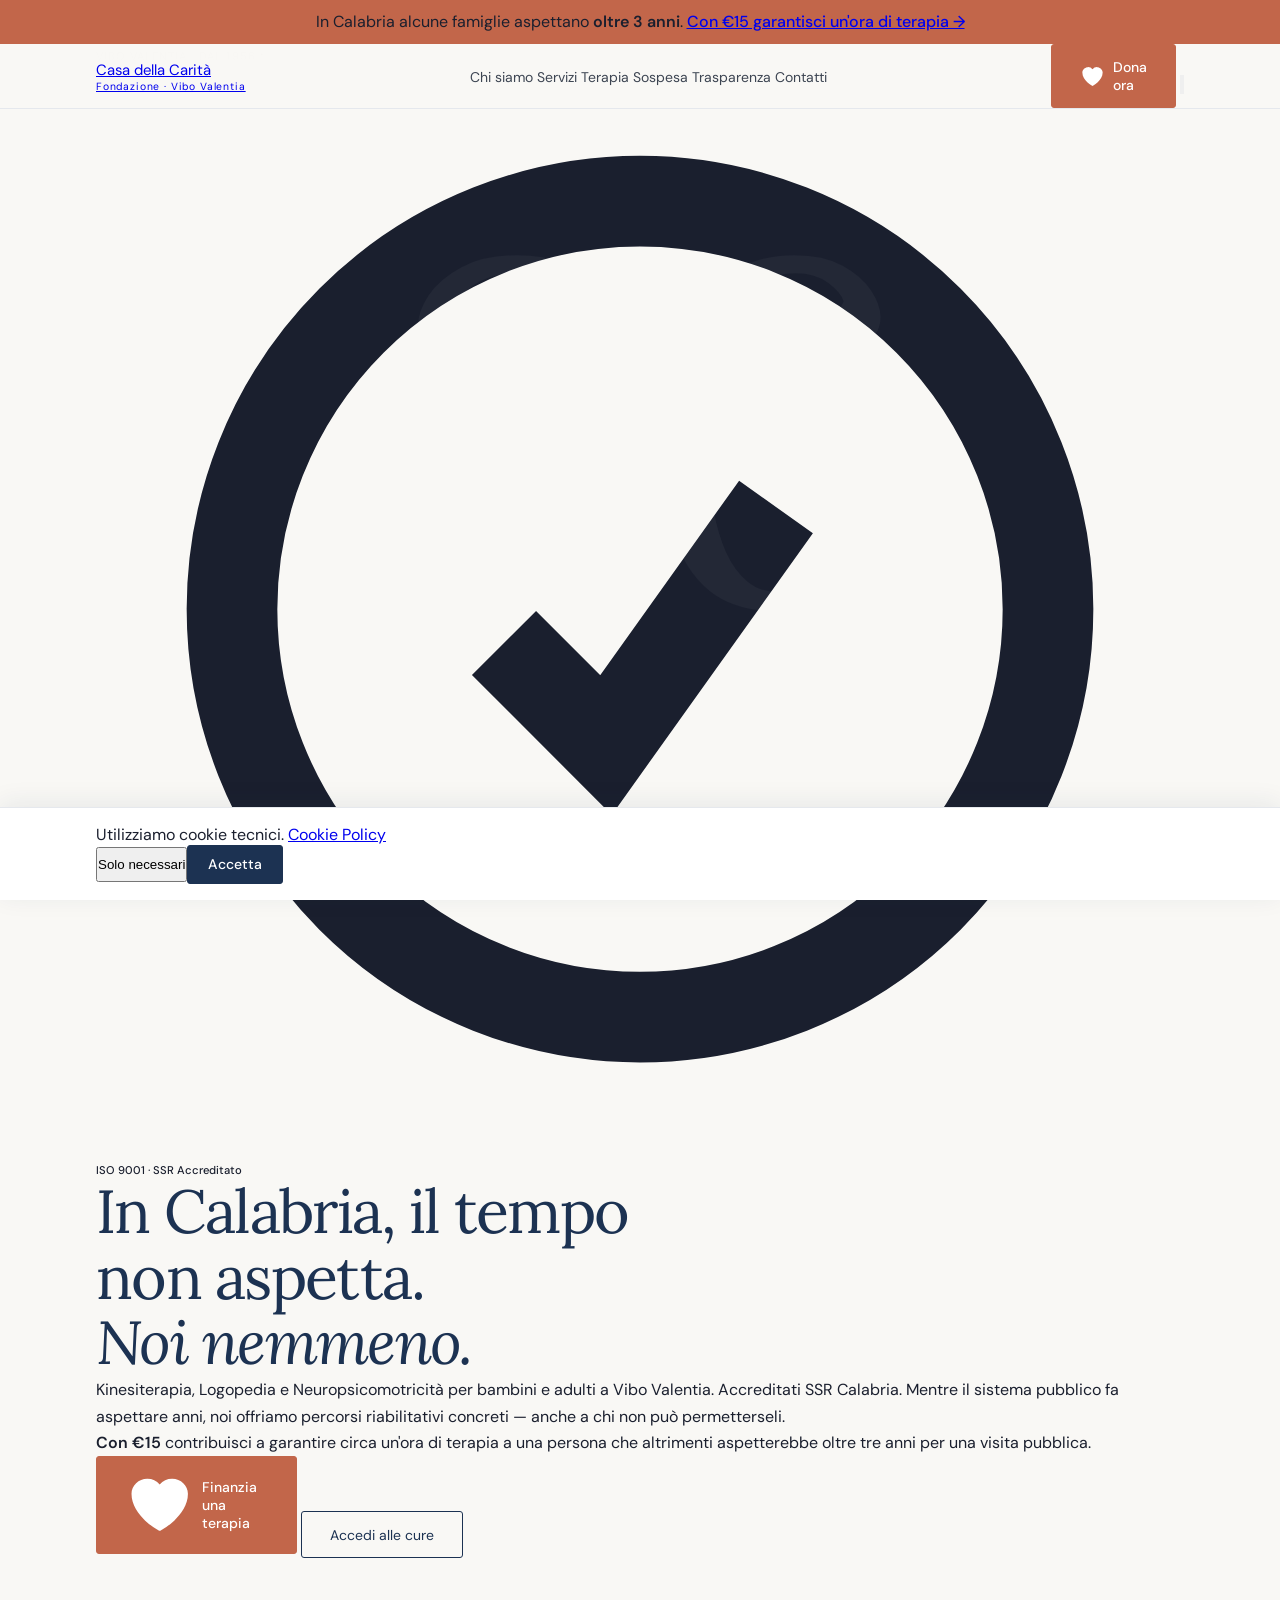
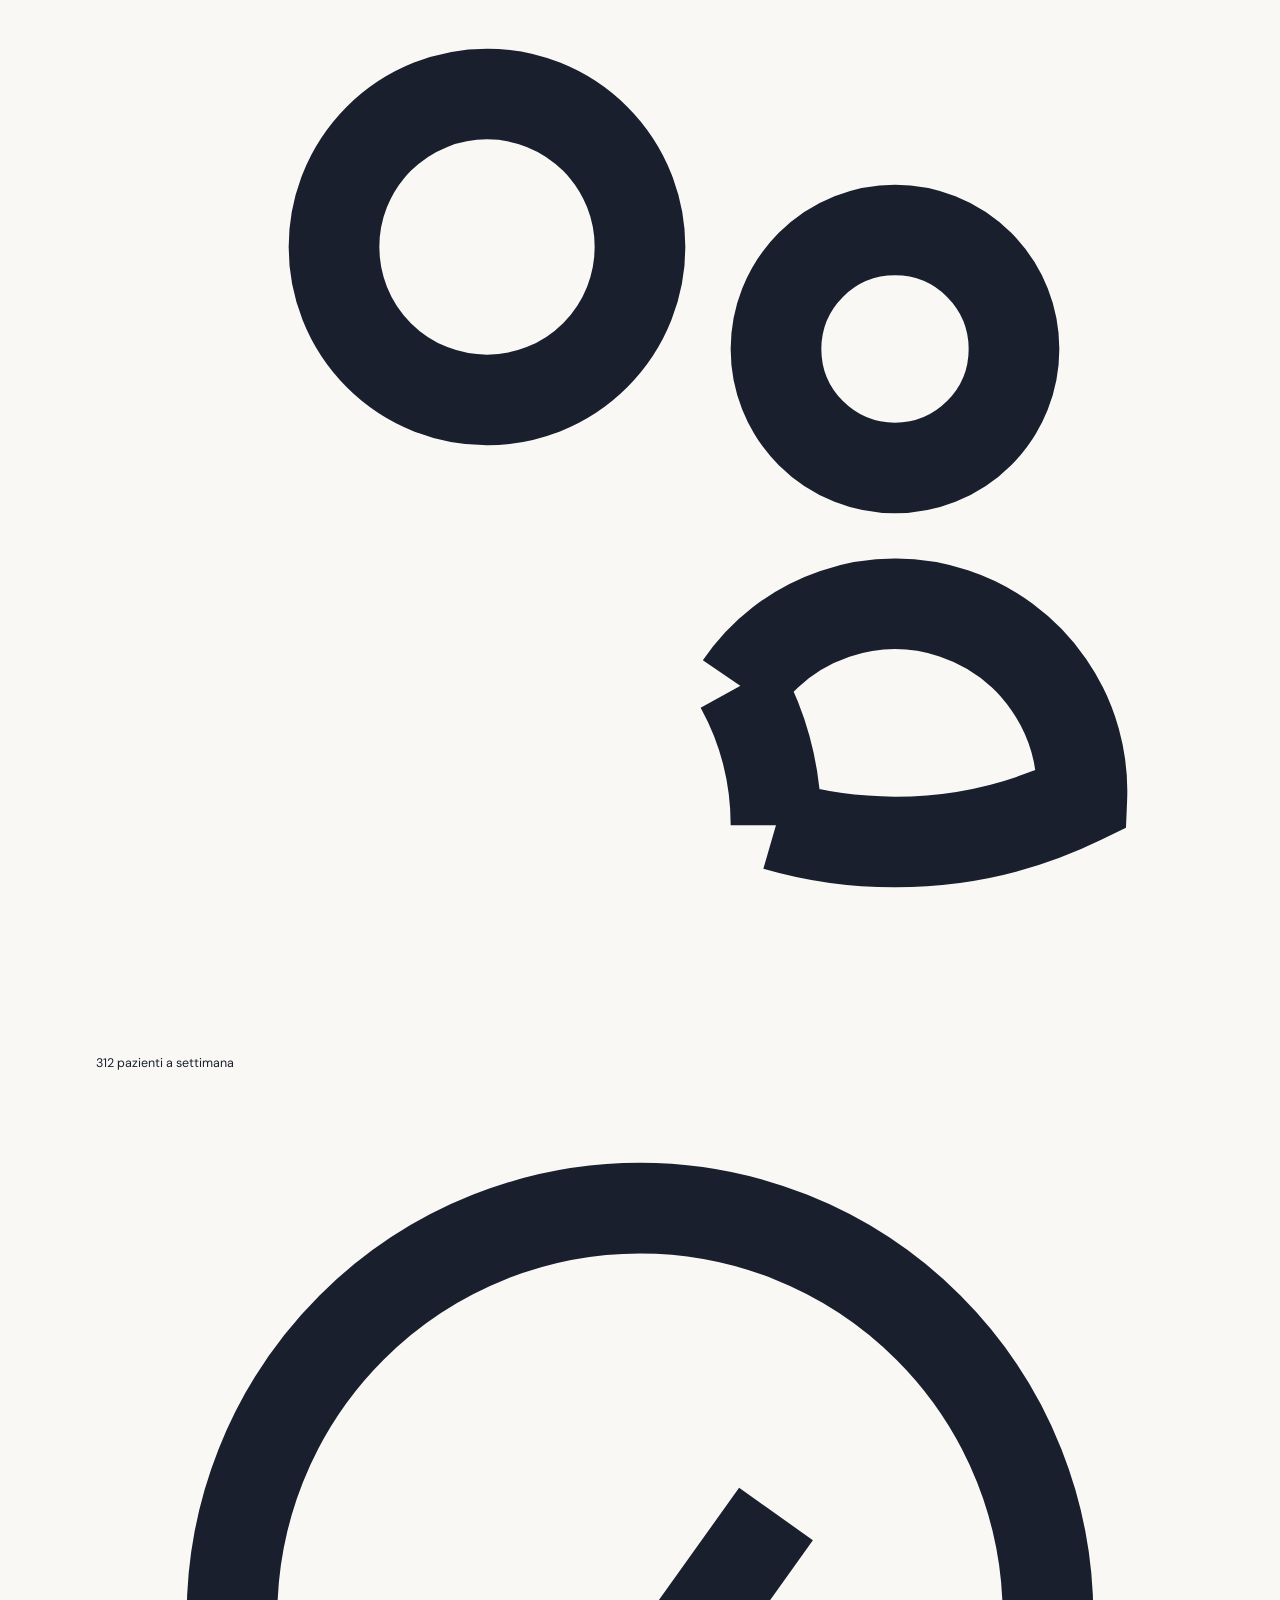
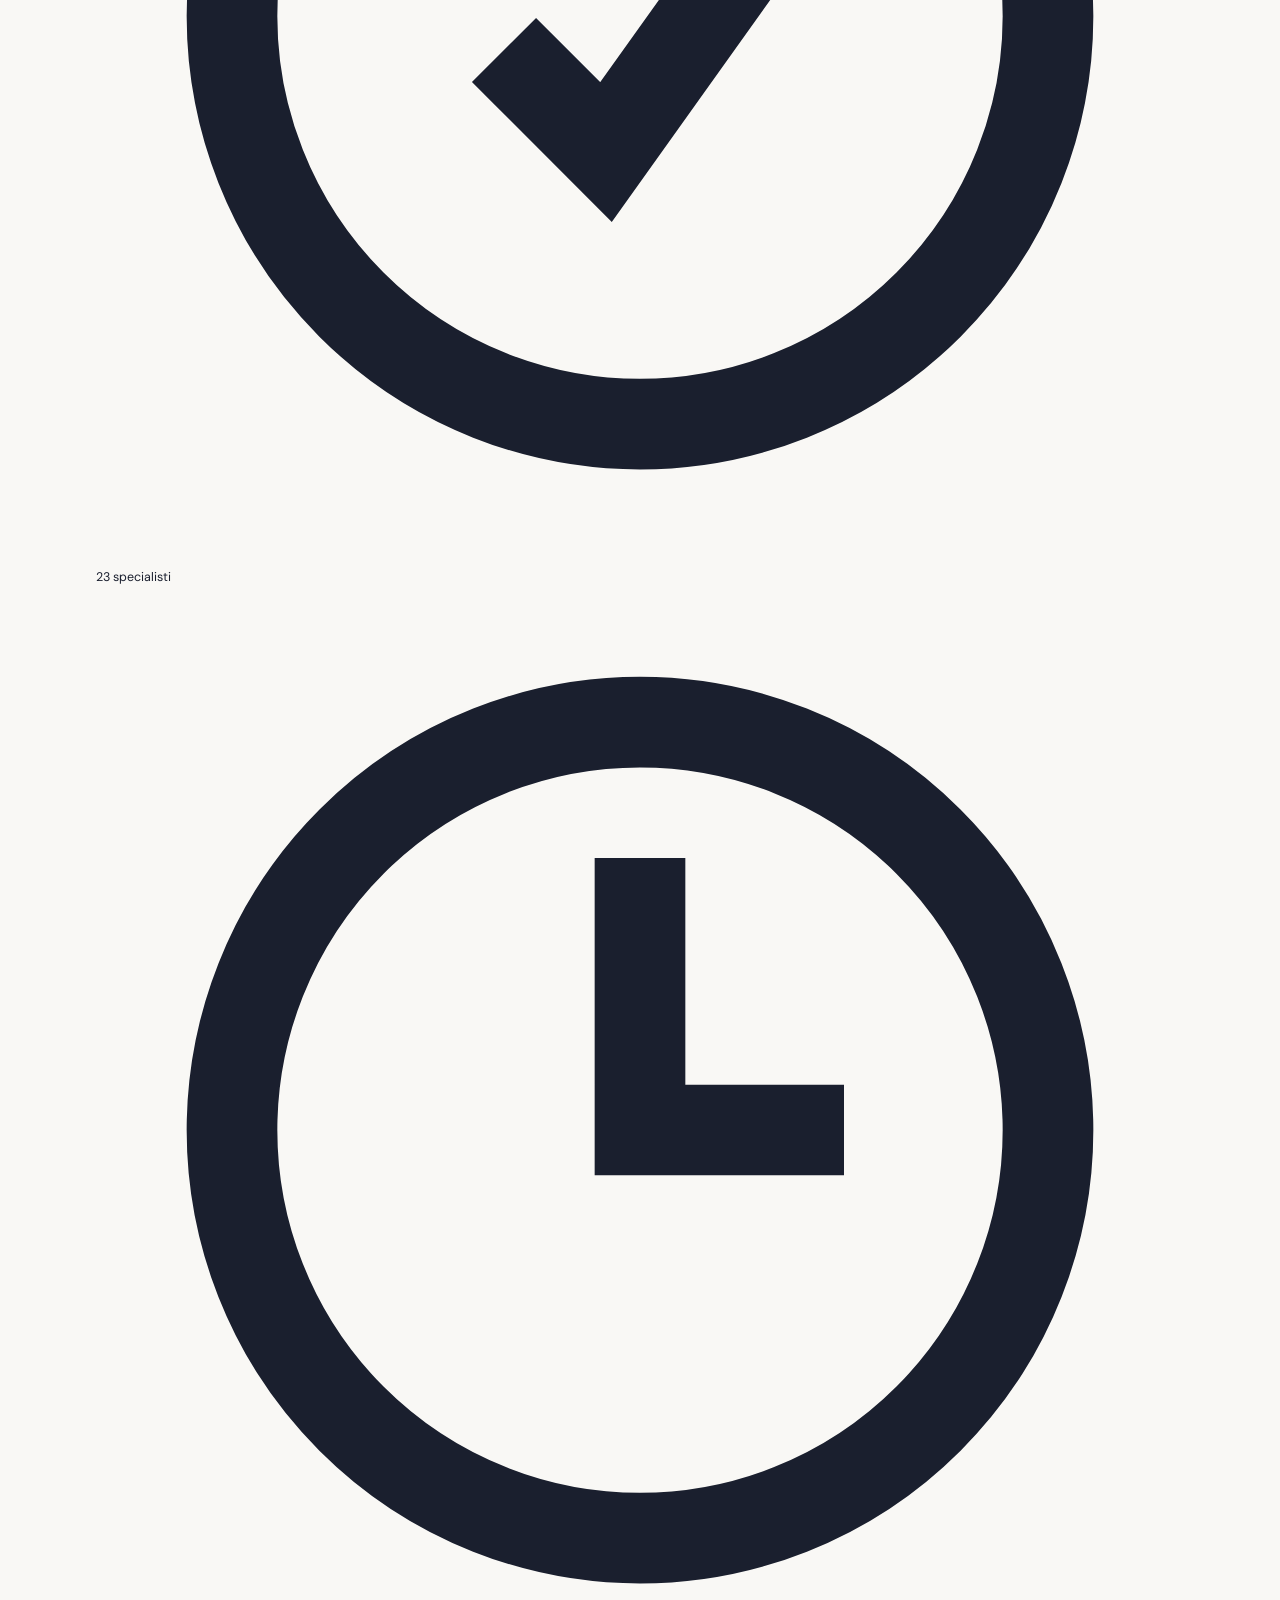
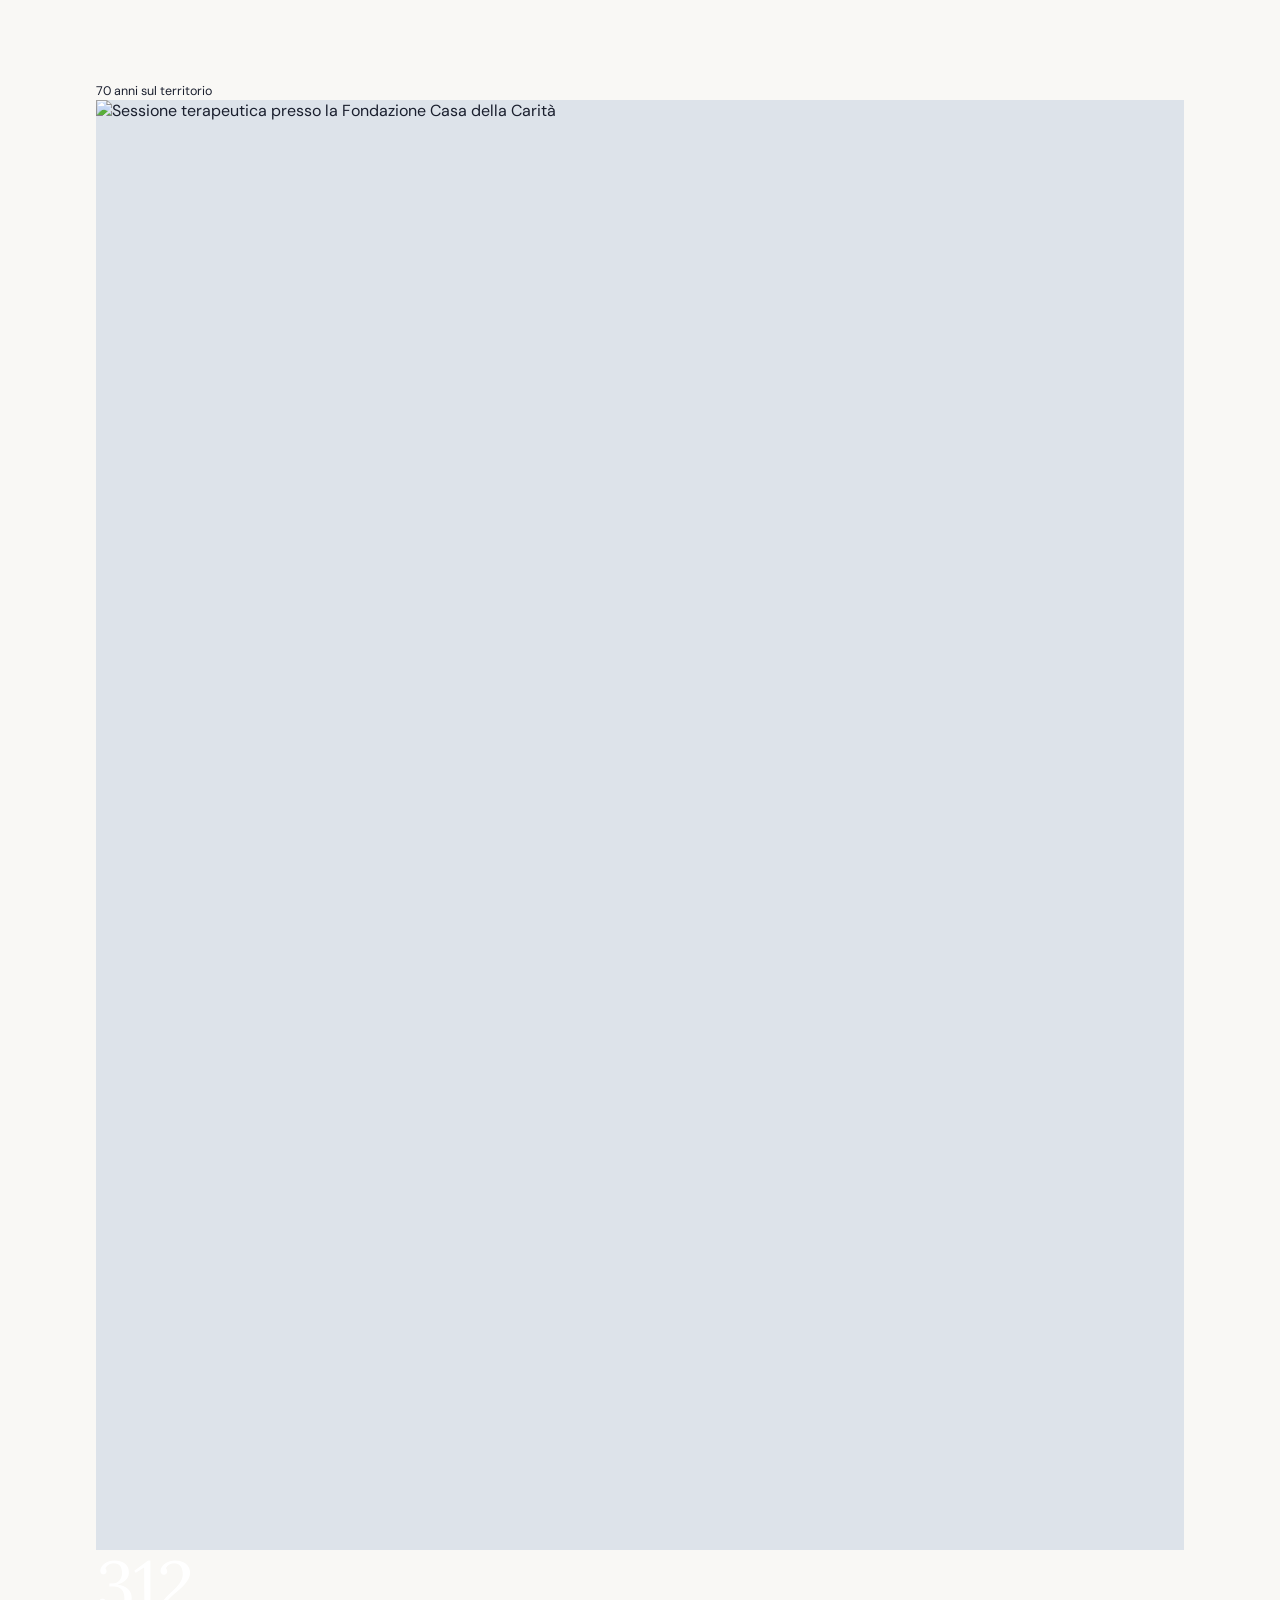
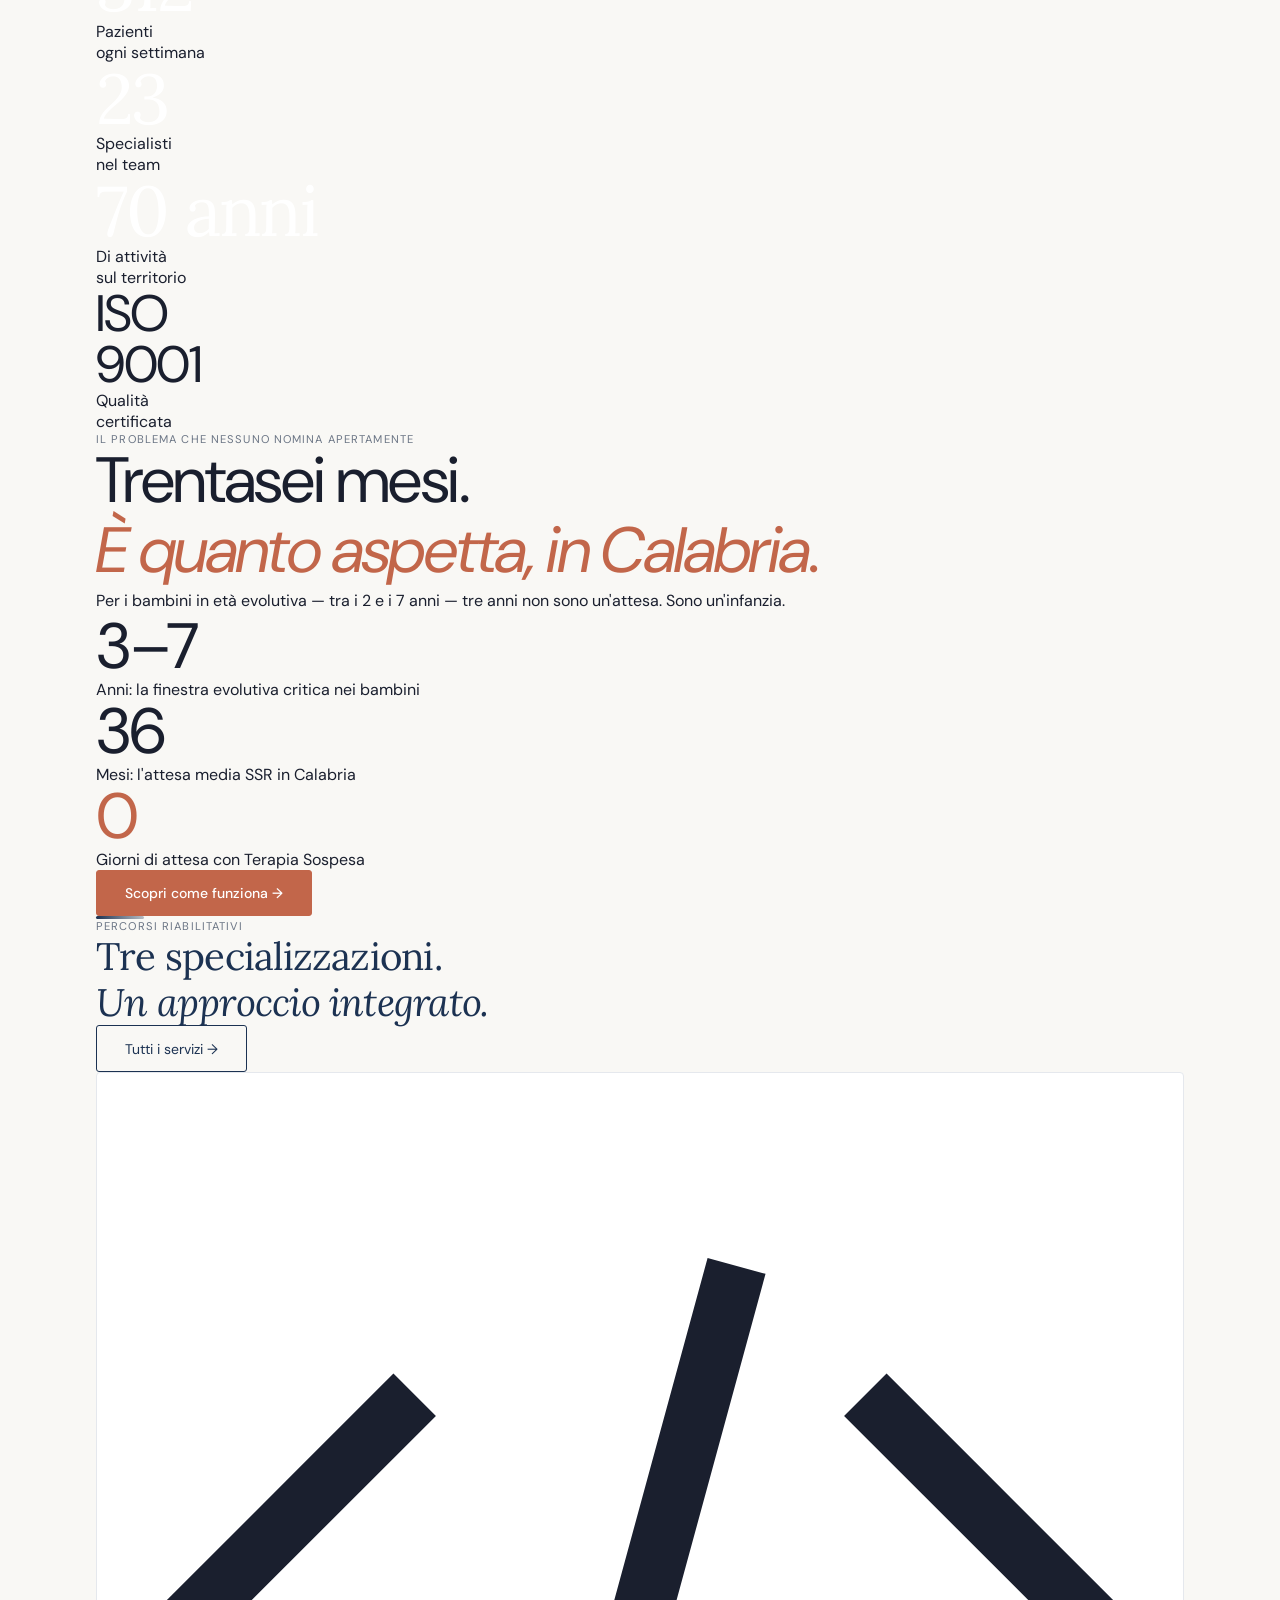
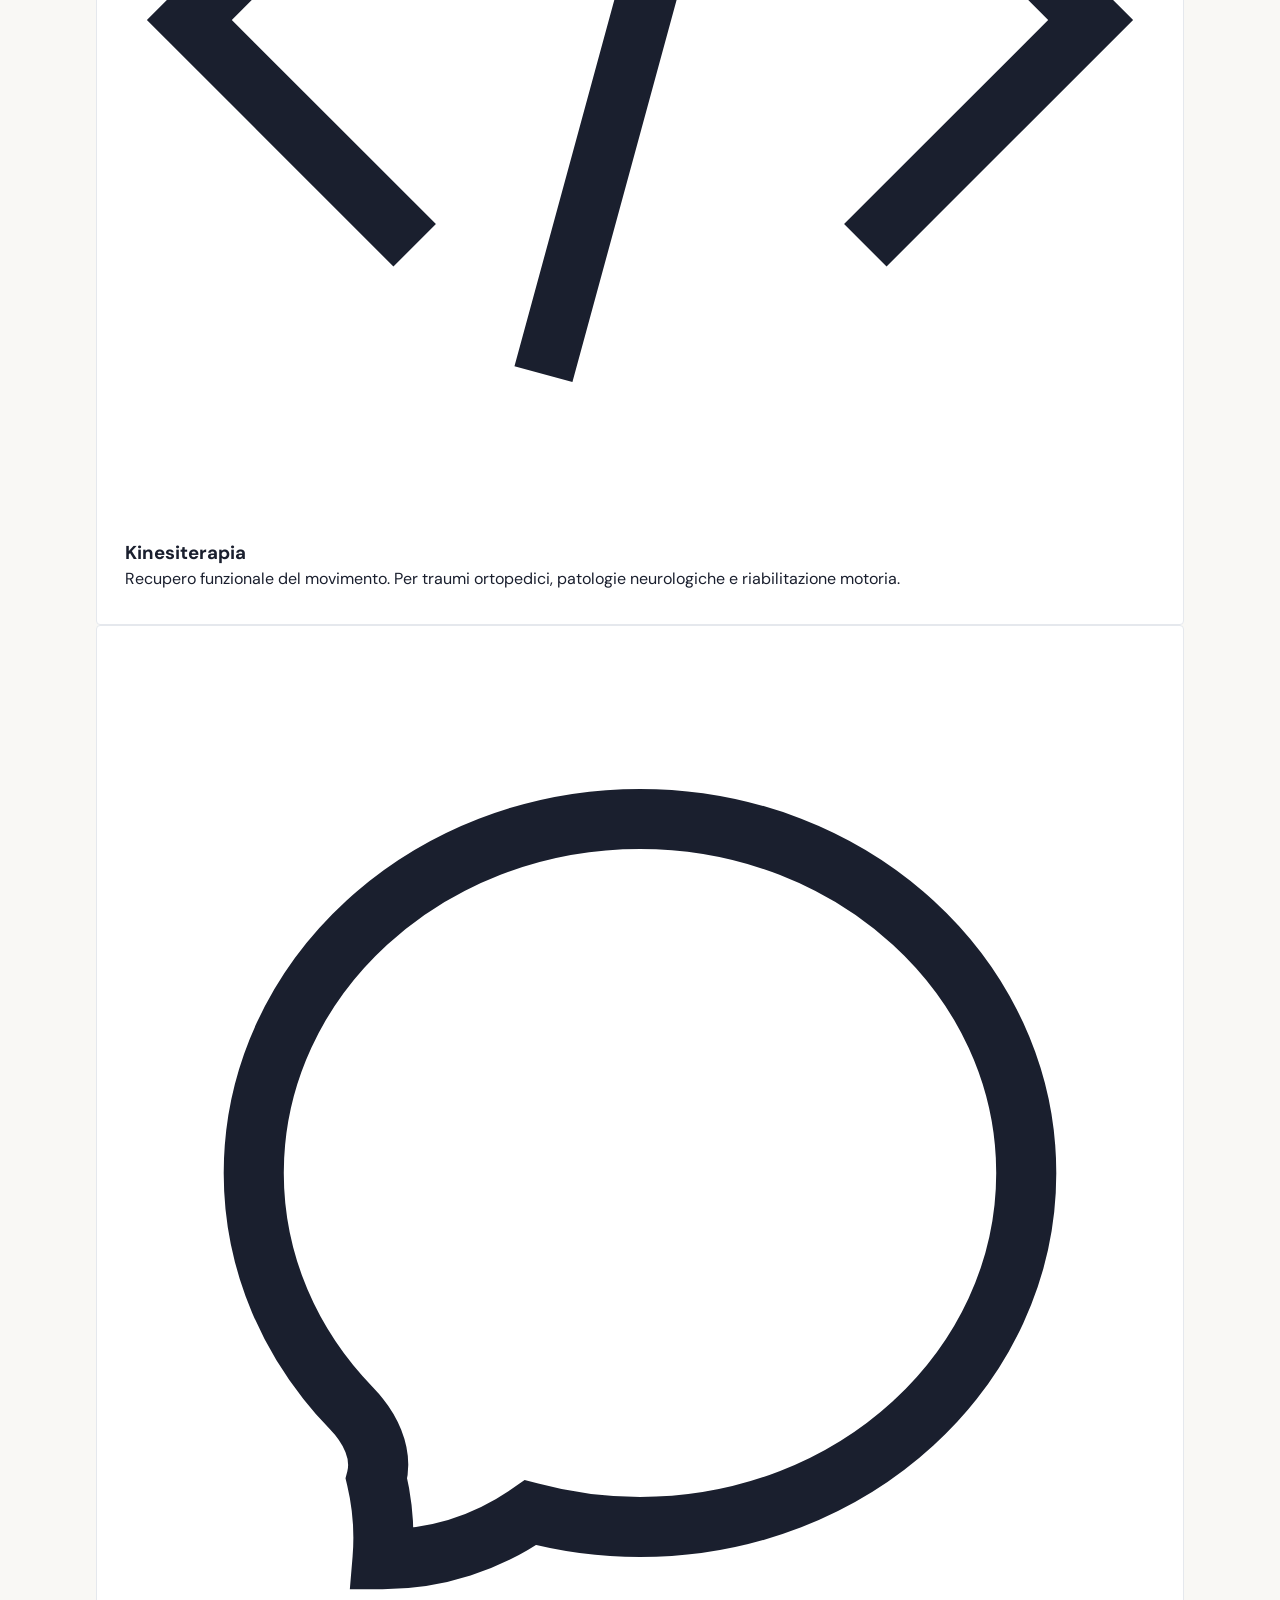
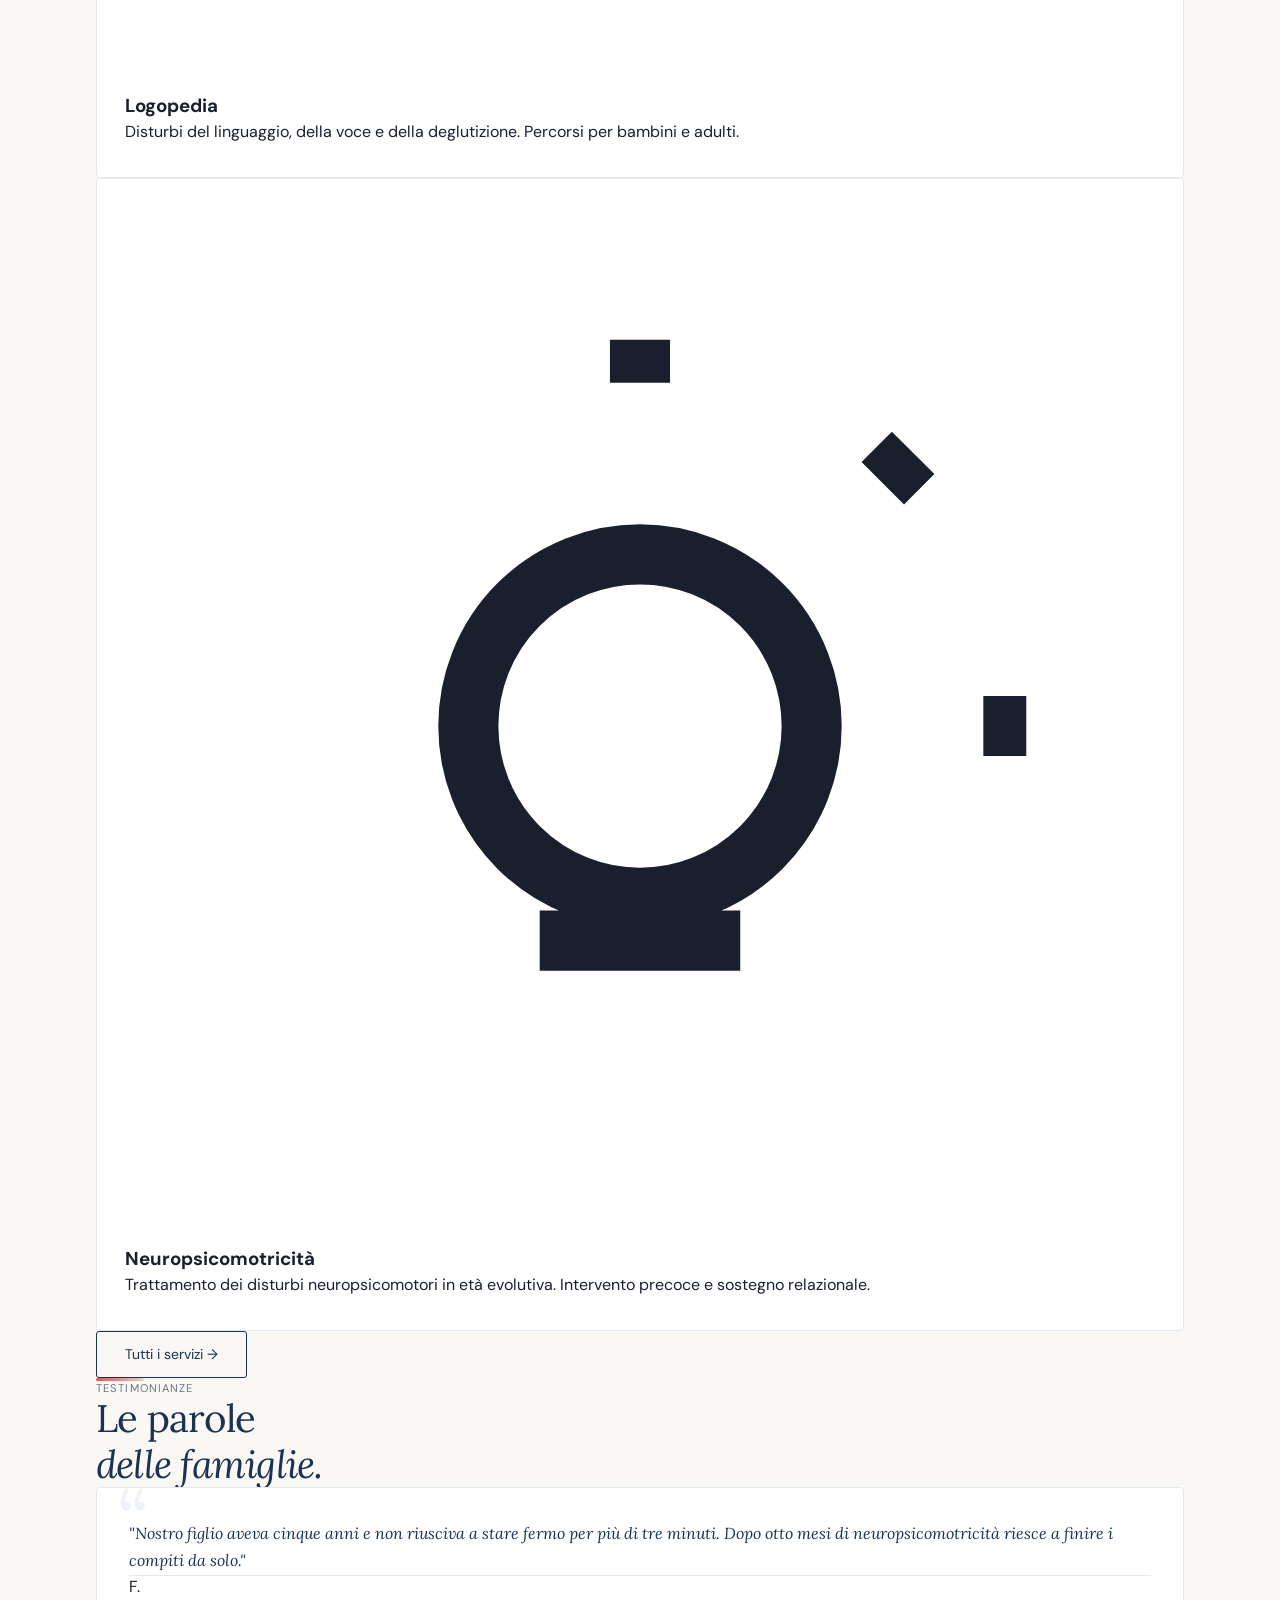
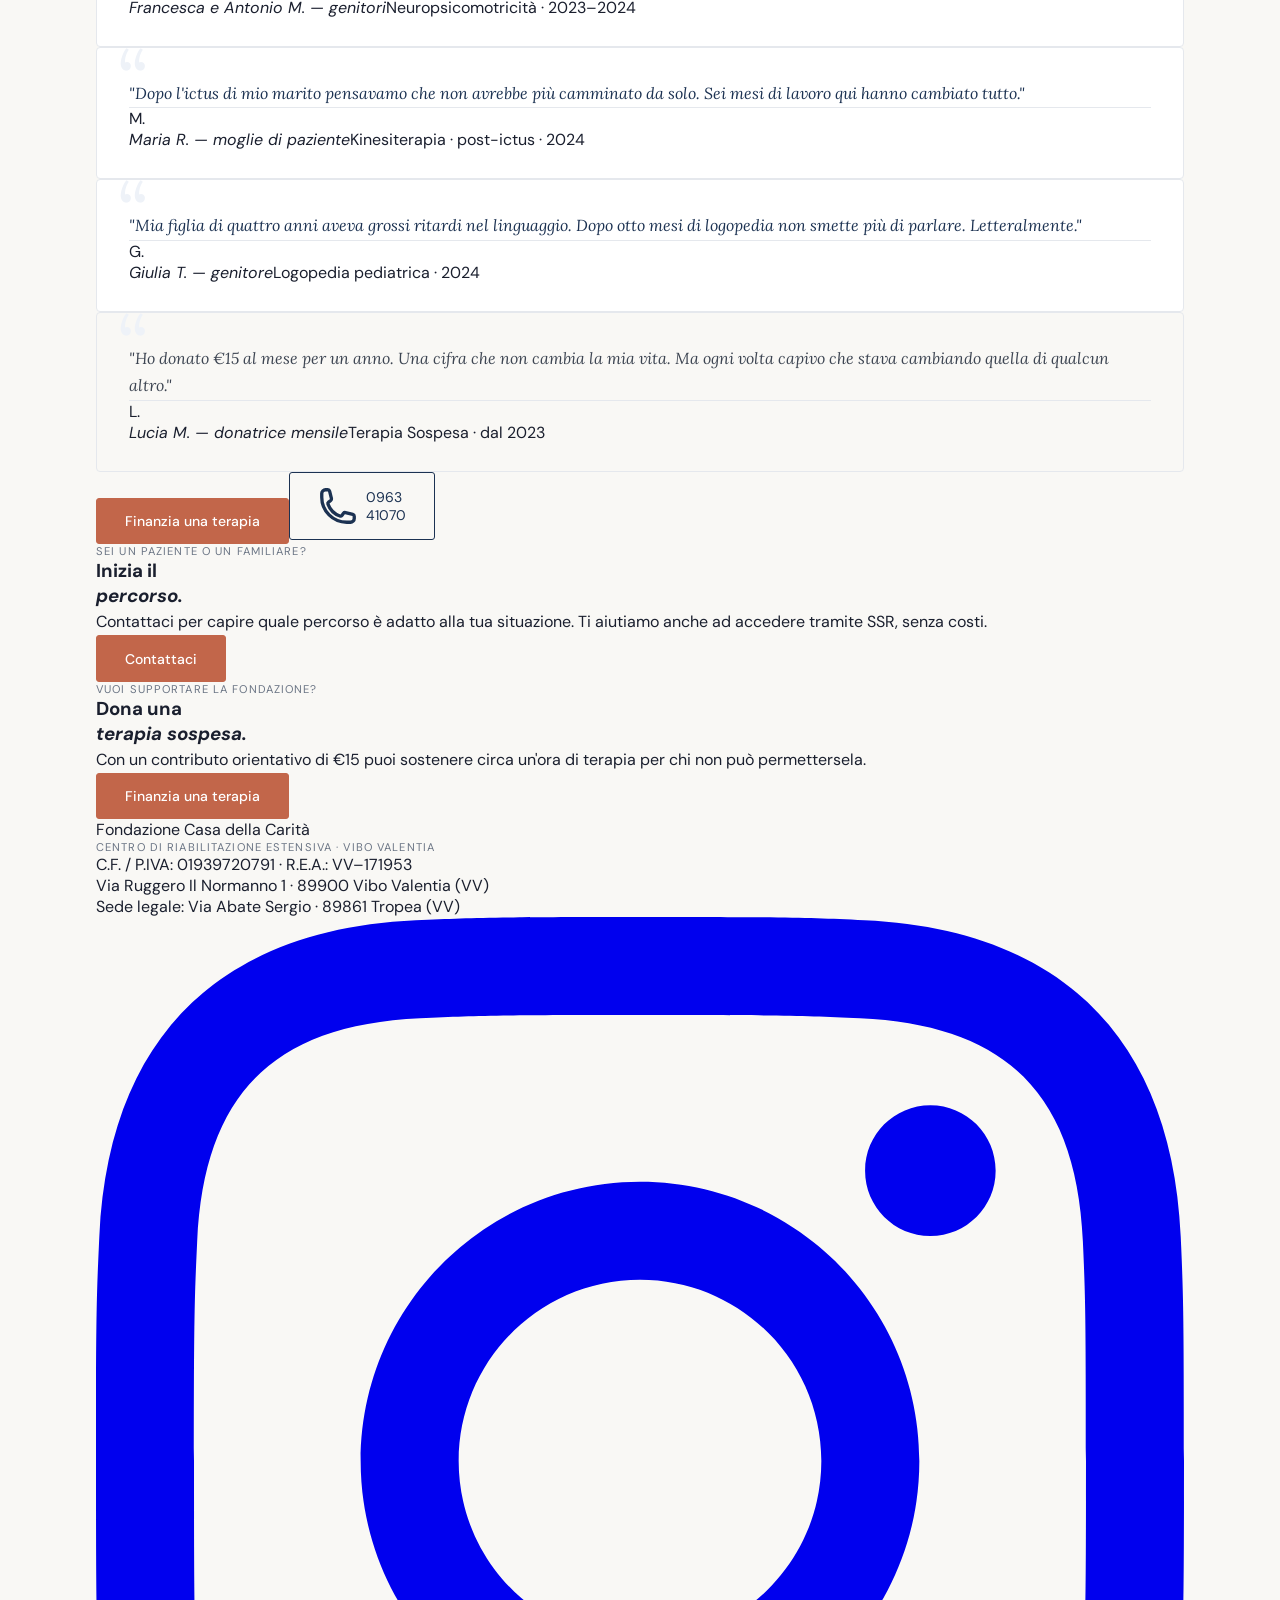
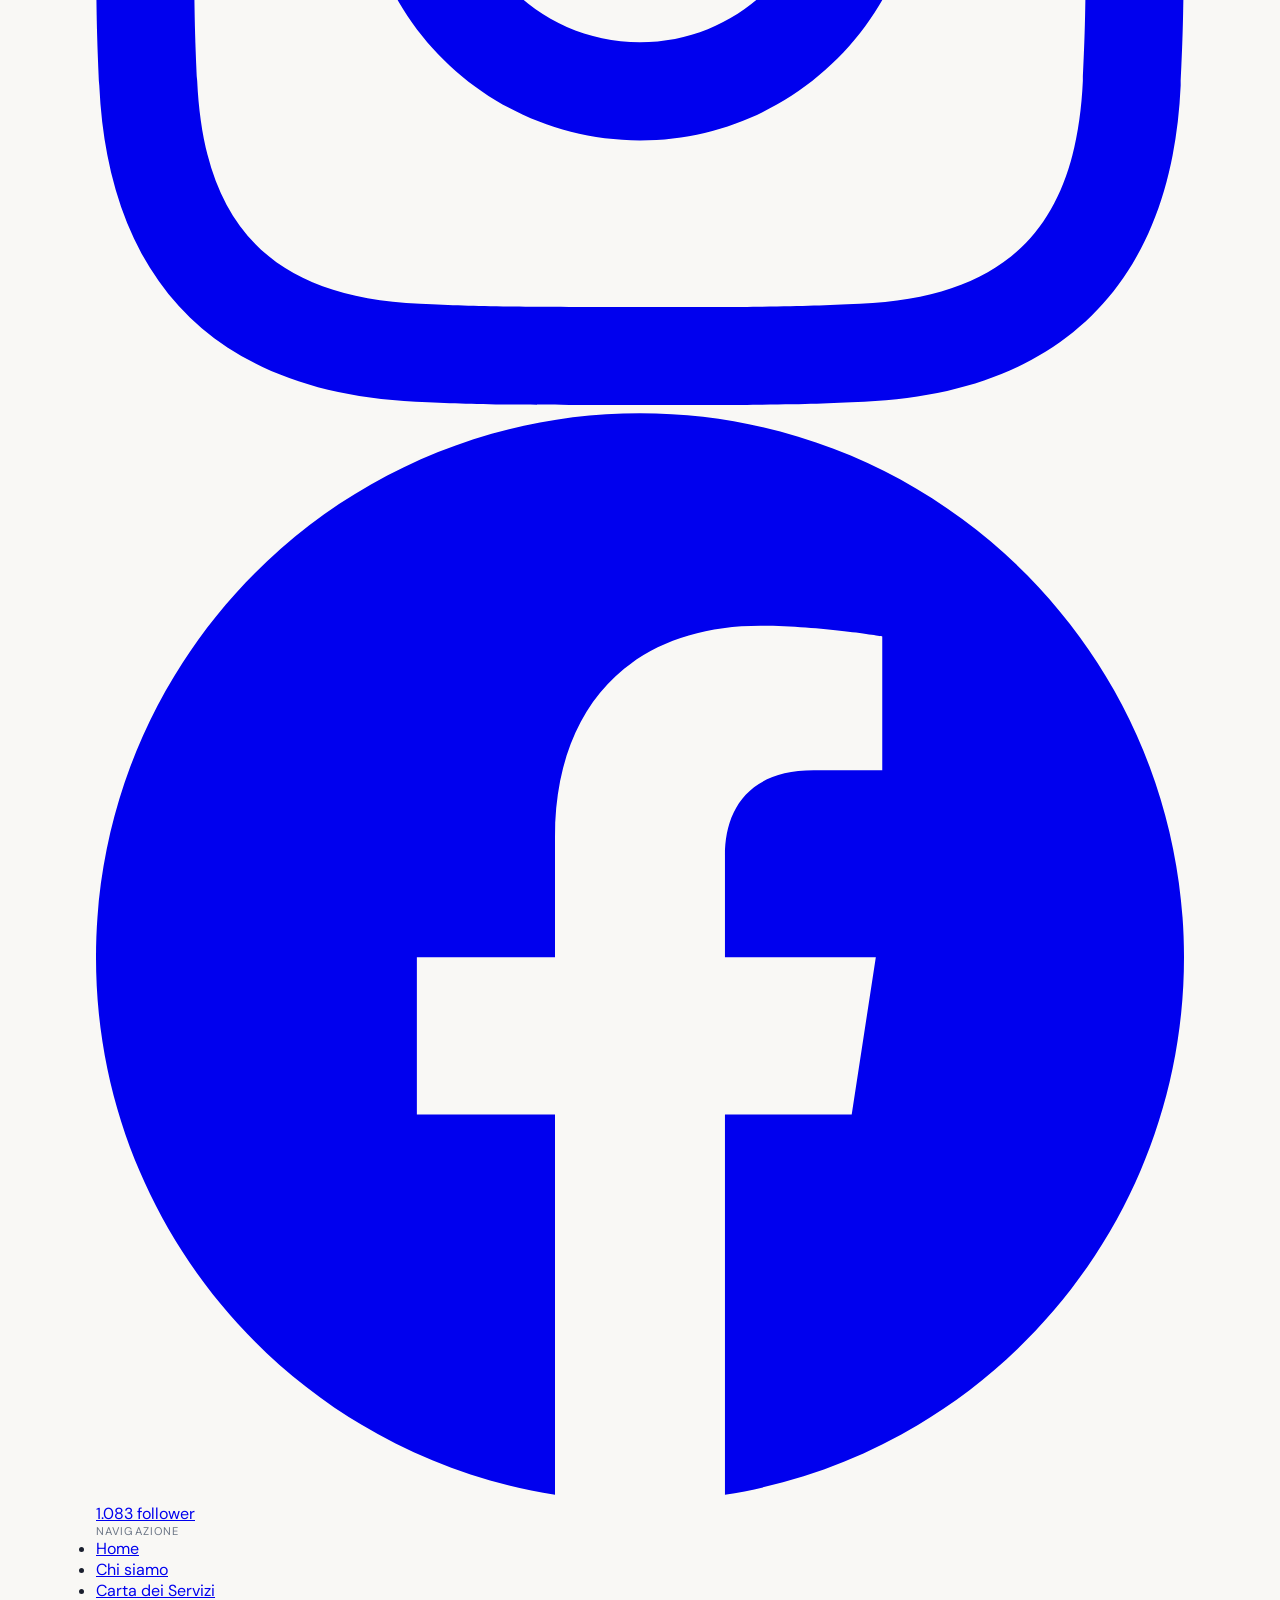
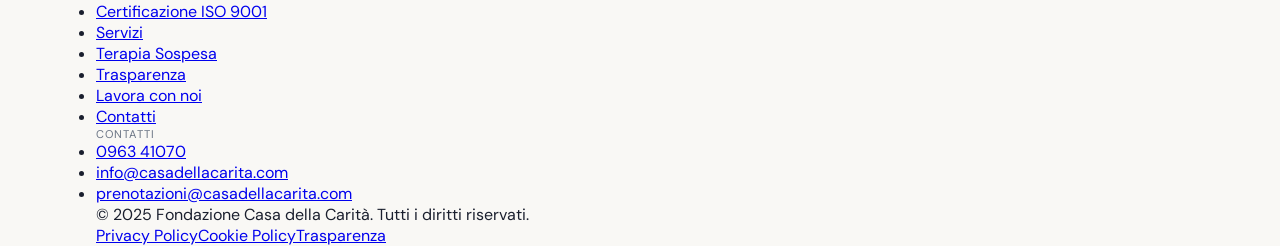
==== commit 39daae0c: "Add files via upload" ====
--- a/index.html
+++ b/index.html
@@ -41,7 +41,7 @@
         <span class="flex items-center gap-1.5 bg-nl border border-sb rounded px-3 py-1"><svg class="w-3.5 h-3.5 text-night" fill="none" stroke="currentColor" stroke-width="2" viewBox="0 0 24 24"><path d="M9 12.75L11.25 15 15 9.75M21 12a9 9 0 11-18 0 9 9 0 0118 0z"/></svg><span class="font-sans text-night" style="font-size:.7rem;font-weight:500">ISO 9001 · SSR Accreditato</span></span>
       </div>
       <h1 class="rv d1 hero-h mb-6">In Calabria, il tempo<br/>non aspetta.<br/><em>Noi nemmeno.</em></h1>
-      <p class="rv d2 font-sans text-sd text-base leading-relaxed mb-6 max-w-lg" style="font-weight:400;line-height:1.7">Kinesiterapia, Fisioterapia, Logopedia e Neuropsicomotricità per bambini e adulti a Vibo Valentia. Accreditati SSR Calabria. Mentre il sistema pubblico fa aspettare anni, noi offriamo percorsi riabilitativi concreti — anche a chi non può permetterseli.</p>
+      <p class="rv d2 font-sans text-sd text-base leading-relaxed mb-6 max-w-lg" style="font-weight:400;line-height:1.7">Kinesiterapia, Logopedia e Neuropsicomotricità per bambini e adulti a Vibo Valentia. Accreditati SSR Calabria. Mentre il sistema pubblico fa aspettare anni, noi offriamo percorsi riabilitativi concreti — anche a chi non può permetterseli.</p>
       <div class="rv d2 flex items-start gap-3 bg-bl border border-brown/25 rounded px-4 py-3.5 mb-8 max-w-lg">
         <div class="w-2 h-2 rounded-full bg-terra mt-1.5 shrink-0" style="animation:pulse-dot 2s ease-in-out infinite"></div>
         <p class="font-sans text-sm text-brown" style="font-weight:400;line-height:1.6"><strong style="font-weight:600">Con €15</strong> contribuisci a garantire circa un'ora di terapia a una persona che altrimenti aspetterebbe oltre tre anni per una visita pubblica.</p>
@@ -93,7 +93,7 @@
   <div class="max-w-site mx-auto px-site">
     <div class="mb-12 rv"><div class="sec-accent sa-night mb-5"></div><p class="eyebrow mb-3">Percorsi riabilitativi</p><div class="flex flex-col sm:flex-row sm:items-end justify-between gap-4"><h2 class="sec-t">Tre specializzazioni.<br/><em>Un approccio integrato.</em></h2><a href="servizi.html" class="bo text-sm hidden sm:inline-flex">Tutti i servizi →</a></div></div>
     <div class="grid md:grid-cols-3 gap-5">
-      <div class="svc rv d1"><div class="w-10 h-10 bg-nl rounded mb-5 flex items-center justify-center"><svg class="w-5 h-5 text-night" viewBox="0 0 24 24" fill="none" stroke="currentColor" stroke-width="1.4"><path d="M17.25 6.75L22.5 12l-5.25 5.25m-10.5 0L1.5 12l5.25-5.25m7.5-3l-4.5 16.5"/></svg></div><h3 class="font-serif text-night text-xl font-medium mb-2">Kinesiterapia e Fisioterapia</h3><p class="font-sans text-stone text-sm leading-relaxed" style="font-weight:400;line-height:1.7">Recupero funzionale del movimento. Per traumi ortopedici, patologie neurologiche e riabilitazione motoria.</p></div>
+      <div class="svc rv d1"><div class="w-10 h-10 bg-nl rounded mb-5 flex items-center justify-center"><svg class="w-5 h-5 text-night" viewBox="0 0 24 24" fill="none" stroke="currentColor" stroke-width="1.4"><path d="M17.25 6.75L22.5 12l-5.25 5.25m-10.5 0L1.5 12l5.25-5.25m7.5-3l-4.5 16.5"/></svg></div><h3 class="font-serif text-night text-xl font-medium mb-2">Kinesiterapia</h3><p class="font-sans text-stone text-sm leading-relaxed" style="font-weight:400;line-height:1.7">Recupero funzionale del movimento. Per traumi ortopedici, patologie neurologiche e riabilitazione motoria.</p></div>
       <div class="svc rv d2"><div class="w-10 h-10 bg-nl rounded mb-5 flex items-center justify-center"><svg class="w-5 h-5 text-night" viewBox="0 0 24 24" fill="none" stroke="currentColor" stroke-width="1.4"><path d="M12 20.25c4.97 0 9-3.694 9-8.25s-4.03-8.25-9-8.25S3 7.444 3 12c0 2.104.859 4.023 2.273 5.48.432.447.74 1.04.586 1.641A5.969 5.969 0 016 21c1.282 0 2.47-.402 3.445-1.087.81.22 1.668.337 2.555.337z"/></svg></div><h3 class="font-serif text-night text-xl font-medium mb-2">Logopedia</h3><p class="font-sans text-stone text-sm leading-relaxed" style="font-weight:400;line-height:1.7">Disturbi del linguaggio, della voce e della deglutizione. Percorsi per bambini e adulti.</p></div>
       <div class="svc rv d3"><div class="w-10 h-10 bg-nl rounded mb-5 flex items-center justify-center"><svg class="w-5 h-5 text-night" viewBox="0 0 24 24" fill="none" stroke="currentColor" stroke-width="1.4"><path d="M9.663 17h4.673M12 3v1m6.364 1.636-.707.707M21 12h-1M12 8a4 4 0 1 0 0 8 4 4 0 0 0 0-8z"/></svg></div><h3 class="font-serif text-night text-xl font-medium mb-2">Neuropsicomotricità</h3><p class="font-sans text-stone text-sm leading-relaxed" style="font-weight:400;line-height:1.7">Trattamento dei disturbi neuropsicomotori in età evolutiva. Intervento precoce e sostegno relazionale.</p></div>
     </div>
@@ -106,22 +106,14 @@
   <div class="max-w-site mx-auto px-site">
     <div class="mb-12 rv"><div class="sec-accent sa-terra mb-5"></div><p class="eyebrow mb-3">Testimonianze</p><h2 class="sec-t">Le parole<br/><em>delle famiglie.</em></h2></div>
     <div class="grid md:grid-cols-2 gap-5 mb-5">
-      <div class="tcard rv d1"><p class="tq mb-5 mt-4 relative z-10">"Nostro figlio aveva cinque anni e non riusciva a stare fermo per più di tre minuti. Dopo otto mesi di neuropsicomotricità riesce a finire i compiti da solo."</p><div class="rule mb-4"></div><div class="flex items-center gap-3"><div class="w-9 h-9 rounded-full bg-nl flex items-center justify-center shrink-0 font-serif text-night text-sm font-medium">F.</div><div><cite class="font-sans text-sd text-xs font-medium not-italic block">F. e A. Morabito — genitori</cite><span class="font-sans text-stone text-xs" style="font-weight:400">Neuropsicomotricità · 2023–2024</span></div></div></div>
-      <div class="tcard rv d2"><p class="tq mb-5 mt-4 relative z-10">"Dopo l'ictus di mio marito pensavamo che non avrebbe più camminato da solo. Sei mesi di lavoro qui hanno cambiato tutto."</p><div class="rule mb-4"></div><div class="flex items-center gap-3"><div class="w-9 h-9 rounded-full bg-nl flex items-center justify-center shrink-0 font-serif text-night text-sm font-medium">M.</div><div><cite class="font-sans text-sd text-xs font-medium not-italic block">M. Ruffo — moglie di paziente</cite><span class="font-sans text-stone text-xs" style="font-weight:400">Kinesiterapia · post-ictus · 2024</span></div></div></div>
+      <div class="tcard rv d1"><p class="tq mb-5 mt-4 relative z-10">"Nostro figlio aveva cinque anni e non riusciva a stare fermo per più di tre minuti. Dopo otto mesi di neuropsicomotricità riesce a finire i compiti da solo."</p><div class="rule mb-4"></div><div class="flex items-center gap-3"><div class="w-9 h-9 rounded-full bg-nl flex items-center justify-center shrink-0 font-serif text-night text-sm font-medium">F.</div><div><cite class="font-sans text-sd text-xs font-medium not-italic block">Francesca e Antonio M. — genitori</cite><span class="font-sans text-stone text-xs" style="font-weight:400">Neuropsicomotricità · 2023–2024</span></div></div></div>
+      <div class="tcard rv d2"><p class="tq mb-5 mt-4 relative z-10">"Dopo l'ictus di mio marito pensavamo che non avrebbe più camminato da solo. Sei mesi di lavoro qui hanno cambiato tutto."</p><div class="rule mb-4"></div><div class="flex items-center gap-3"><div class="w-9 h-9 rounded-full bg-nl flex items-center justify-center shrink-0 font-serif text-night text-sm font-medium">M.</div><div><cite class="font-sans text-sd text-xs font-medium not-italic block">Maria R. — moglie di paziente</cite><span class="font-sans text-stone text-xs" style="font-weight:400">Kinesiterapia · post-ictus · 2024</span></div></div></div>
     </div>
     <div class="grid md:grid-cols-2 gap-5">
-      <div class="tcard rv d1"><p class="tq mb-5 mt-4 relative z-10">"Mia figlia di quattro anni aveva grossi ritardi nel linguaggio. Dopo otto mesi di logopedia non smette più di parlare. Letteralmente."</p><div class="rule mb-4"></div><div class="flex items-center gap-3"><div class="w-9 h-9 rounded-full bg-nl flex items-center justify-center shrink-0 font-serif text-night text-sm font-medium">G.</div><div><cite class="font-sans text-sd text-xs font-medium not-italic block">G. Tripodi — genitore</cite><span class="font-sans text-stone text-xs" style="font-weight:400">Logopedia pediatrica · 2024</span></div></div></div>
-      <div class="tcard rv d2" style="background:#F9F8F5"><p class="tq mb-5 mt-4 relative z-10" style="color:#3D4552">"Ho donato €15 al mese per un anno. Una cifra che non cambia la mia vita. Ma ogni volta capivo che stava cambiando quella di qualcun altro."</p><div class="rule mb-4"></div><div class="flex items-center gap-3"><div class="w-9 h-9 rounded-full bg-sage flex items-center justify-center shrink-0 font-serif text-sd text-sm font-medium">L.</div><div><cite class="font-sans text-sd text-xs font-medium not-italic block">L. Mammoliti — donatrice mensile</cite><span class="font-sans text-stone text-xs" style="font-weight:400">Terapia Sospesa · dal 2023</span></div></div></div>
+      <div class="tcard rv d1"><p class="tq mb-5 mt-4 relative z-10">"Mia figlia di quattro anni aveva grossi ritardi nel linguaggio. Dopo otto mesi di logopedia non smette più di parlare. Letteralmente."</p><div class="rule mb-4"></div><div class="flex items-center gap-3"><div class="w-9 h-9 rounded-full bg-nl flex items-center justify-center shrink-0 font-serif text-night text-sm font-medium">G.</div><div><cite class="font-sans text-sd text-xs font-medium not-italic block">Giulia T. — genitore</cite><span class="font-sans text-stone text-xs" style="font-weight:400">Logopedia pediatrica · 2024</span></div></div></div>
+      <div class="tcard rv d2" style="background:#F9F8F5"><p class="tq mb-5 mt-4 relative z-10" style="color:#3D4552">"Ho donato €15 al mese per un anno. Una cifra che non cambia la mia vita. Ma ogni volta capivo che stava cambiando quella di qualcun altro."</p><div class="rule mb-4"></div><div class="flex items-center gap-3"><div class="w-9 h-9 rounded-full bg-sage flex items-center justify-center shrink-0 font-serif text-sd text-sm font-medium">L.</div><div><cite class="font-sans text-sd text-xs font-medium not-italic block">Lucia M. — donatrice mensile</cite><span class="font-sans text-stone text-xs" style="font-weight:400">Terapia Sospesa · dal 2023</span></div></div></div>
     </div>
     <div class="mt-10 flex flex-wrap gap-3 rv d2"><a href="terapia-sospesa.html" class="bt">Finanzia una terapia</a><a href="contatti.html" class="bo"><svg class="w-4 h-4" fill="none" stroke="currentColor" stroke-width="2" viewBox="0 0 24 24"><path d="M2.25 6.75c0 8.284 6.716 15 15 15h2.25a2.25 2.25 0 002.25-2.25v-1.372c0-.516-.351-.966-.852-1.091l-4.423-1.106c-.44-.11-.902.055-1.173.417l-.97 1.293c-.282.376-.769.542-1.21.38a12.035 12.035 0 01-7.143-7.143c-.162-.441.004-.928.38-1.21l1.293-.97c.363-.271.527-.734.417-1.173L6.963 3.102a1.125 1.125 0 00-1.091-.852H4.5A2.25 2.25 0 002.25 4.5v2.25z"/></svg>0963 41070</a></div>
-  </div>
-</section>
-
-<!-- 5x1000 -->
-<section class="py-20 bg-night text-center">
-  <div class="max-w-site mx-auto px-site">
-    <div class="rv"><p class="eyebrow text-white/35 mb-5">5×1000 · Fondazione Casa della Carità</p><h2 class="font-serif text-white mb-4" style="font-size:clamp(1.8rem,3.5vw,2.8rem);font-weight:400;line-height:1.2;letter-spacing:-.02em">Non ti costa nulla.<br/><em style="color:#C2664A">Vale moltissimo.</em></h2><p class="font-sans text-white/50 text-base max-w-xl mx-auto mb-8 leading-relaxed" style="font-weight:400;line-height:1.7">Nella dichiarazione dei redditi, firma nel riquadro enti del terzo settore e inserisci il codice fiscale.</p></div>
-    <div class="rv d1 inline-block border border-white/15 rounded-lg px-8 py-5 mb-8"><div class="eyebrow text-white/35 mb-2">Codice fiscale Fondazione</div><div class="font-serif text-white" style="font-size:clamp(1.8rem,4vw,3rem);letter-spacing:.12em;font-weight:400">01939720791</div></div>
   </div>
 </section>
 
@@ -145,7 +137,7 @@
   <div class="grid md:grid-cols-4 gap-8 mb-10">
     <div class="md:col-span-2"><div class="font-serif text-white text-lg font-medium mb-1">Fondazione Casa della Carità</div><div class="eyebrow text-white/30 mb-3">Centro di Riabilitazione Estensiva · Vibo Valentia</div><div class="space-y-1 mb-4"><div class="font-sans text-white/30 text-xs">C.F. / P.IVA: <span class="text-white/50">01939720791</span> · R.E.A.: <span class="text-white/50">VV–171953</span></div><div class="font-sans text-white/30 text-xs">Via Ruggero Il Normanno 1 · 89900 Vibo Valentia (VV)</div><div class="font-sans text-white/30 text-xs">Sede legale: Via Abate Sergio · 89861 Tropea (VV)</div></div><div class="flex items-center gap-3"><a href="https://www.instagram.com/casadellacaritavv" target="_blank" rel="noopener" class="text-white/30 hover:text-white/60 transition" aria-label="Instagram"><svg class="w-5 h-5" fill="currentColor" viewBox="0 0 24 24"><path d="M12 2.163c3.204 0 3.584.012 4.85.07 3.252.148 4.771 1.691 4.919 4.919.058 1.265.069 1.645.069 4.849 0 3.205-.012 3.584-.069 4.849-.149 3.225-1.664 4.771-4.919 4.919-1.266.058-1.644.07-4.85.07-3.204 0-3.584-.012-4.849-.07-3.26-.149-4.771-1.699-4.919-4.92-.058-1.265-.07-1.644-.07-4.849 0-3.204.013-3.583.07-4.849.149-3.227 1.664-4.771 4.919-4.919 1.266-.057 1.645-.069 4.849-.069zm0-2.163c-3.259 0-3.667.014-4.947.072-4.358.2-6.78 2.618-6.98 6.98-.059 1.281-.073 1.689-.073 4.948 0 3.259.014 3.668.072 4.948.2 4.358 2.618 6.78 6.98 6.98 1.281.058 1.689.072 4.948.072 3.259 0 3.668-.014 4.948-.072 4.354-.2 6.782-2.618 6.979-6.98.059-1.28.073-1.689.073-4.948 0-3.259-.014-3.667-.072-4.947-.196-4.354-2.617-6.78-6.979-6.98-1.281-.059-1.69-.073-4.949-.073zm0 5.838c-3.403 0-6.162 2.759-6.162 6.162s2.759 6.163 6.162 6.163 6.162-2.759 6.162-6.163c0-3.403-2.759-6.162-6.162-6.162zm0 10.162c-2.209 0-4-1.79-4-4 0-2.209 1.791-4 4-4s4 1.791 4 4c0 2.21-1.791 4-4 4zm6.406-11.845c-.796 0-1.441.645-1.441 1.44s.645 1.44 1.441 1.44c.795 0 1.439-.645 1.439-1.44s-.644-1.44-1.439-1.44z"/></svg></a><a href="https://www.facebook.com/share/1GoiZd23V2/" target="_blank" rel="noopener" class="text-white/30 hover:text-white/60 transition flex items-center gap-1.5" aria-label="Facebook"><svg class="w-5 h-5" fill="currentColor" viewBox="0 0 24 24"><path d="M24 12.073c0-6.627-5.373-12-12-12s-12 5.373-12 12c0 5.99 4.388 10.954 10.125 11.854v-8.385H7.078v-3.47h3.047V9.43c0-3.007 1.792-4.669 4.533-4.669 1.312 0 2.686.235 2.686.235v2.953H15.83c-1.491 0-1.956.925-1.956 1.874v2.25h3.328l-.532 3.47h-2.796v8.385C19.612 23.027 24 18.062 24 12.073z"/></svg><span class="font-sans text-white/20 text-xs">1.083 follower</span></a></div></div>
     <div><div class="eyebrow text-white/30 mb-4">Navigazione</div><ul class="space-y-2"><li><a href="index.html" class="font-sans text-white/50 text-sm hover:text-white transition">Home</a></li><li><a href="chi-siamo.html" class="font-sans text-white/50 text-sm hover:text-white transition">Chi siamo</a></li><li><a href="carta-dei-servizi.html" class="font-sans text-white/50 text-sm hover:text-white transition" style="font-weight:400">Carta dei Servizi</a></li><li><a href="certificazione-iso.html" class="font-sans text-white/50 text-sm hover:text-white transition" style="font-weight:400">Certificazione ISO 9001</a></li><li><a href="servizi.html" class="font-sans text-white/50 text-sm hover:text-white transition">Servizi</a></li><li><a href="terapia-sospesa.html" class="font-sans text-white/50 text-sm hover:text-white transition">Terapia Sospesa</a></li><li><a href="trasparenza.html" class="font-sans text-white/50 text-sm hover:text-white transition">Trasparenza</a></li><li><a href="lavora-con-noi.html" class="font-sans text-white/50 text-sm hover:text-white transition">Lavora con noi</a></li><li><a href="contatti.html" class="font-sans text-white/50 text-sm hover:text-white transition">Contatti</a></li></ul></div>
-    <div><div class="eyebrow text-white/30 mb-4">Contatti</div><ul class="space-y-2"><li><a href="tel:096341070" class="font-sans text-white/50 text-sm hover:text-white transition">0963 41070</a></li><li><a href="mailto:info@casadellacarita.com" class="font-sans text-white/50 text-sm hover:text-white transition">info@casadellacarita.com</a></li><li><a href="mailto:prenotazioni@casadellacarita.com" class="font-sans text-white/50 text-sm hover:text-white transition">prenotazioni@casadellacarita.com</a></li></ul><div class="mt-4"><div class="eyebrow text-white/30 mb-1">5×1000</div><div class="font-sans text-white/55 text-sm font-medium" style="letter-spacing:.06em">01939720791</div></div></div>
+    <div><div class="eyebrow text-white/30 mb-4">Contatti</div><ul class="space-y-2"><li><a href="tel:096341070" class="font-sans text-white/50 text-sm hover:text-white transition">0963 41070</a></li><li><a href="mailto:info@casadellacarita.com" class="font-sans text-white/50 text-sm hover:text-white transition">info@casadellacarita.com</a></li><li><a href="mailto:prenotazioni@casadellacarita.com" class="font-sans text-white/50 text-sm hover:text-white transition">prenotazioni@casadellacarita.com</a></li></ul></div>
   </div>
   <div class="border-t border-white/10 pt-6 flex flex-col sm:flex-row items-start sm:items-center justify-between gap-4"><p class="font-sans text-white/20 text-xs">© 2025 Fondazione Casa della Carità. Tutti i diritti riservati.</p><div class="flex gap-4"><a href="privacy.html" class="font-sans text-white/25 text-xs hover:text-white/50 transition">Privacy Policy</a><a href="cookie.html" class="font-sans text-white/25 text-xs hover:text-white/50 transition">Cookie Policy</a><a href="trasparenza.html" class="font-sans text-white/25 text-xs hover:text-white/50 transition">Trasparenza</a></div></div>
 </div></footer>
--- a/style.css
+++ b/style.css
@@ -0,0 +1,199 @@
+/* ═══════════════════════════════════════════════
+   Fondazione Casa della Carità — style.css
+   Shared stylesheet · All pages
+═══════════════════════════════════════════════ */
+
+*, *::before, *::after { box-sizing: border-box; margin: 0; padding: 0 }
+html { scroll-behavior: smooth; -webkit-font-smoothing: antialiased; font-size: 16px }
+body { font-family: 'DM Sans', system-ui, sans-serif; background: #F9F8F5; color: #1A1F2E; overflow-x: hidden }
+img { max-width: 100%; display: block }
+
+/* ── Color tokens ── */
+:root {
+  --night:  #1C3252;
+  --nd:     #152844;
+  --nl:     #EEF2F8;
+  --warm:   #F9F8F5;
+  --wd:     #F2F0EB;
+  --stone:  #6B7585;
+  --sb:     #E5E8ED;
+  --sd:     #3D4552;
+  --sage:   #ECF0EC;
+  --sm:     #B8C9B8;
+  --brown:  #6B4A3C;
+  --bl:     #F5EFE8;
+  --terra:  #C2664A;
+  --tl:     #FAEEE9;
+}
+
+/* ── Skip link ── */
+.skip { position:absolute;top:-40px;left:0;background:var(--night);color:#fff;padding:.5rem 1rem;font-size:.85rem;transition:top .2s;z-index:999 }
+.skip:focus { top: 0 }
+
+/* ── Reveal on scroll ── */
+.rv { opacity:0;transform:translateY(18px);transition:opacity .65s ease,transform .65s ease }
+.rv.in { opacity:1;transform:none }
+.d1 { transition-delay:.1s } .d2 { transition-delay:.22s }
+.d3 { transition-delay:.34s } .d4 { transition-delay:.46s }
+
+/* ── Urgency bar ── */
+#ubar { background:var(--terra);text-align:center;padding:.625rem 1rem }
+
+/* ── Nav ── */
+#nav { position:fixed;top:0;left:0;right:0;z-index:100;background:rgba(249,248,245,.97);border-bottom:1px solid var(--sb);backdrop-filter:blur(14px);-webkit-backdrop-filter:blur(14px);transition:box-shadow .3s,top .2s }
+#nav.sc { box-shadow:0 1px 32px rgba(28,50,82,.1) }
+.nav-inner { max-width:72rem;margin:0 auto;padding:0 1.25rem;display:flex;align-items:center;justify-content:space-between;height:64px }
+@media(min-width:1024px){.nav-inner{padding:0 2rem}}
+
+/* Nav links */
+.nl { font-family:'DM Sans',sans-serif;font-size:.875rem;font-weight:400;color:var(--sd);text-decoration:none;padding:.3rem 0;position:relative;transition:color .2s }
+.nl::after { content:'';position:absolute;left:0;bottom:-2px;right:0;height:1.5px;background:var(--night);transform:scaleX(0);transform-origin:left;transition:transform .22s ease }
+.nl:hover, .nl.active { color:var(--night) }
+.nl:hover::after, .nl.active::after { transform:scaleX(1) }
+.nl.active { font-weight:500 }
+
+/* Mobile menu */
+#mob { max-height:0;overflow:hidden;transition:max-height .38s ease,opacity .28s;opacity:0 }
+#mob.open { max-height:600px;opacity:1 }
+
+/* ── Buttons ── */
+.bp { display:inline-flex;align-items:center;justify-content:center;gap:.5rem;background:var(--night);color:#fff;font-family:'DM Sans',sans-serif;font-size:.875rem;font-weight:500;letter-spacing:.01em;padding:.825rem 1.75rem;border-radius:3px;border:1.5px solid var(--night);cursor:pointer;transition:background .2s,transform .15s,box-shadow .2s;text-decoration:none }
+.bp:hover { background:var(--nd);border-color:var(--nd);transform:translateY(-1px);box-shadow:0 4px 16px rgba(28,50,82,.18) }
+.bo { display:inline-flex;align-items:center;justify-content:center;gap:.5rem;background:transparent;color:var(--night);font-family:'DM Sans',sans-serif;font-size:.875rem;font-weight:400;padding:.825rem 1.75rem;border-radius:3px;border:1.5px solid var(--night);cursor:pointer;transition:background .2s,transform .15s;text-decoration:none }
+.bo:hover { background:var(--nl);transform:translateY(-1px) }
+.bt { display:inline-flex;align-items:center;justify-content:center;gap:.5rem;background:var(--terra);color:#fff;font-family:'DM Sans',sans-serif;font-size:.875rem;font-weight:500;padding:.825rem 1.75rem;border-radius:3px;border:1.5px solid var(--terra);cursor:pointer;transition:background .2s,transform .15s,box-shadow .2s;text-decoration:none }
+.bt:hover { background:#a8563b;border-color:#a8563b;transform:translateY(-1px);box-shadow:0 4px 16px rgba(194,102,74,.25) }
+.bwa { display:inline-flex;align-items:center;justify-content:center;gap:.5rem;background:transparent;color:#128C7E;font-family:'DM Sans',sans-serif;font-size:.875rem;font-weight:500;padding:.825rem 1.75rem;border-radius:3px;border:1.5px solid #25D366;cursor:pointer;transition:background .2s;text-decoration:none }
+.bwa:hover { background:#f0fff4 }
+
+/* ── Dividers ── */
+.rule  { height:1px;background:var(--sb) }
+.ruleb { height:2px;width:36px;background:var(--night);border-radius:1px }
+.rulet { height:2px;width:36px;background:var(--terra);border-radius:1px }
+
+/* ── Typography ── */
+.hero-h   { font-family:'Lora',Georgia,serif;font-size:clamp(2.3rem,4.8vw,3.8rem);font-weight:400;line-height:1.08;letter-spacing:-.028em;color:var(--night) }
+.page-h   { font-family:'Lora',Georgia,serif;font-size:clamp(2.2rem,4.5vw,3.4rem);font-weight:400;line-height:1.1;letter-spacing:-.025em;color:#fff }
+.sec-t    { font-family:'Lora',Georgia,serif;font-size:clamp(1.65rem,3vw,2.4rem);font-weight:400;line-height:1.2;letter-spacing:-.02em;color:var(--night) }
+.sec-t-w  { font-family:'Lora',Georgia,serif;font-size:clamp(1.65rem,3vw,2.4rem);font-weight:400;line-height:1.2;letter-spacing:-.02em;color:#fff }
+.eyebrow  { font-family:'DM Sans',sans-serif;font-size:.7rem;font-weight:400;letter-spacing:.1em;text-transform:uppercase;color:var(--stone) }
+
+/* ── Page hero (inner pages) ── */
+.page-hero { background:var(--night);padding:7rem 0 4rem;position:relative;overflow:hidden }
+.page-hero::before { content:'';position:absolute;inset:0;background:url("data:image/svg+xml,%3Csvg width='60' height='60' viewBox='0 0 60 60' xmlns='http://www.w3.org/2000/svg'%3E%3Cg fill='none' fill-rule='evenodd'%3E%3Cg fill='%23ffffff' fill-opacity='0.02'%3E%3Cpath d='M36 34v-4h-2v4h-4v2h4v4h2v-4h4v-2h-4zm0-30V0h-2v4h-4v2h4v4h2V6h4V4h-4zM6 34v-4H4v4H0v2h4v4h2v-4h4v-2H6zM6 4V0H4v4H0v2h4v4h2V6h4V4H6z'/%3E%3C/g%3E%3C/g%3E%3C/svg%3E") }
+.page-hero-inner { max-width:72rem;margin:0 auto;padding:0 1.25rem;position:relative;z-index:1 }
+@media(min-width:1024px){.page-hero-inner{padding:0 2rem}}
+.breadcrumb { display:flex;align-items:center;gap:.5rem;margin-bottom:1.5rem }
+.breadcrumb a { font-family:'DM Sans',sans-serif;font-size:.75rem;color:rgba(255,255,255,.45);text-decoration:none;font-weight:400;transition:color .2s }
+.breadcrumb a:hover { color:rgba(255,255,255,.75) }
+.breadcrumb span { color:rgba(255,255,255,.2);font-size:.75rem }
+.breadcrumb-cur { font-family:'DM Sans',sans-serif;font-size:.75rem;color:rgba(255,255,255,.65);font-weight:400 }
+
+/* ── Cards ── */
+.svc { background:#fff;border:1px solid var(--sb);border-radius:4px;padding:2rem 1.75rem;transition:border-color .3s,box-shadow .3s,transform .3s }
+.svc:hover { border-color:var(--sm);box-shadow:0 8px 32px rgba(28,50,82,.07);transform:translateY(-2px) }
+.ic { background:#fff;border:1px solid var(--sb);border-radius:4px;padding:1.75rem;transition:border-color .3s,box-shadow .3s }
+.ic:hover { border-color:var(--sb);box-shadow:0 4px 20px rgba(28,50,82,.06) }
+
+/* Team card featured */
+.team-featured { background:var(--nl);border:1px solid var(--sb);border-radius:6px;padding:2rem 2.5rem;position:relative;overflow:hidden }
+.team-featured::before { content:'';position:absolute;top:0;left:0;width:4px;height:100%;background:var(--terra) }
+.team-card { background:#fff;border:1px solid var(--sb);border-radius:4px;padding:1.75rem;text-align:center;transition:border-color .3s,box-shadow .3s,transform .3s }
+.team-card:hover { border-color:var(--sm);box-shadow:0 6px 24px rgba(28,50,82,.08);transform:translateY(-2px) }
+
+/* Photo placeholder */
+.pf { background:#dde3ea;overflow:hidden;position:relative }
+.pf img { width:100%;height:100%;object-fit:cover;display:block;transition:transform .6s ease }
+.pf:hover img { transform:scale(1.03) }
+.ph-icon { position:absolute;inset:0;display:flex;align-items:center;justify-content:center }
+
+/* ── Stats ── */
+.big-n { font-family:'Lora',Georgia,serif;font-size:clamp(3rem,5.5vw,5rem);font-weight:400;line-height:1;letter-spacing:-.03em;color:#fff }
+
+/* ── Ghost number ── */
+.ghost-n { font-family:'Lora',Georgia,serif;font-weight:400;line-height:1;letter-spacing:-.05em;color:rgba(255,255,255,.04);position:absolute;top:50%;left:50%;transform:translate(-50%,-55%);pointer-events:none;user-select:none;font-size:clamp(14rem,38vw,32rem);white-space:nowrap }
+
+/* ── Process steps ── */
+.proc { position:relative;padding-left:3.25rem }
+.proc-n { position:absolute;left:0;top:.05rem;width:2.25rem;height:2.25rem;border-radius:50%;border:1.5px solid var(--night);display:flex;align-items:center;justify-content:center;font-family:'DM Sans',sans-serif;font-size:.8rem;font-weight:500;color:var(--night);background:#fff;flex-shrink:0;transition:background .3s,color .3s }
+.proc:hover .proc-n { background:var(--night);color:#fff }
+
+/* ── Testimonials ── */
+.tq { font-family:'Lora',Georgia,serif;font-style:italic;line-height:1.72;color:var(--night);font-size:1rem }
+.tcard { background:#fff;border:1px solid var(--sb);border-radius:4px;padding:2rem 2rem 1.75rem;position:relative }
+.tcard::before { content:'\201C';font-family:'Lora',Georgia,serif;font-size:5rem;color:var(--nl);position:absolute;top:-.5rem;left:1.25rem;line-height:1;pointer-events:none }
+
+/* ── Donation ── */
+.ab { border:1.5px solid var(--sb);border-radius:3px;padding:.825rem .5rem;font-family:'DM Sans',sans-serif;font-size:.875rem;font-weight:500;color:var(--sd);background:#fff;cursor:pointer;transition:border-color .2s,background .2s,color .2s,transform .15s;text-align:center;width:100% }
+.ab:hover { border-color:var(--terra);transform:translateY(-1px) }
+.ab.sl { border-color:var(--terra);background:var(--terra);color:#fff }
+.fb { flex:1;border:1.5px solid var(--sb);border-radius:3px;padding:.75rem;font-family:'DM Sans',sans-serif;font-size:.875rem;color:var(--stone);background:#fff;cursor:pointer;transition:border-color .2s,background .2s,color .2s;text-align:center }
+.fb.sl { border-color:var(--night);background:var(--nl);color:var(--night);font-weight:500 }
+
+/* ── Form ── */
+.ff { border:1.5px solid var(--sb);border-radius:3px;padding:.8rem 1rem;font-family:'DM Sans',sans-serif;font-size:.9rem;background:#fff;width:100%;outline:none;color:#1A1F2E;transition:border-color .2s;-webkit-appearance:none }
+.ff:focus { border-color:var(--night);box-shadow:0 0 0 3px rgba(28,50,82,.07) }
+textarea.ff { resize:none }
+
+/* ── Trust badges ── */
+.tb_ { display:flex;align-items:center;gap:.75rem;padding:1rem 1.25rem;border:1px solid var(--sb);border-radius:4px;background:#fff;transition:box-shadow .3s,transform .3s }
+.tb_:hover { box-shadow:0 4px 16px rgba(28,50,82,.06);transform:translateY(-1px) }
+
+/* ── PDF row (trasparenza) ── */
+.pdf-row { display:flex;align-items:center;justify-content:space-between;padding:1rem 1.25rem;border:1px solid var(--sb);border-radius:4px;background:#fff;gap:1rem;transition:border-color .3s,box-shadow .3s }
+.pdf-row:hover { border-color:var(--sm);box-shadow:0 2px 12px rgba(28,50,82,.06) }
+.pdf-icon { width:2.5rem;height:2.5rem;background:var(--tl);border-radius:3px;display:flex;align-items:center;justify-content:center;flex-shrink:0 }
+
+/* ── Progress bar ── */
+.prog-track { height:5px;background:var(--sb);border-radius:3px;overflow:hidden }
+.prog-fill  { height:5px;background:var(--terra);border-radius:3px;width:0;transition:width 1.8s cubic-bezier(.4,0,.2,1) }
+
+/* ── Wait bars ── */
+.wt-bar  { height:5px;border-radius:3px;background:rgba(255,255,255,.08) }
+.wt-fill { height:5px;border-radius:3px;width:0;transition:width 1.8s cubic-bezier(.4,0,.2,1) }
+
+/* ── Pulse dot ── */
+@keyframes pulse-dot { 0%,100%{opacity:1;transform:scale(1)} 50%{opacity:.6;transform:scale(1.4)} }
+.pulse { animation:pulse-dot 2s ease-in-out infinite }
+
+/* ── FAQ details ── */
+details summary::-webkit-details-marker { display:none }
+details[open] summary .faq-icon { transform:rotate(45deg) }
+.faq-icon { transition:transform .22s ease;flex-shrink:0 }
+
+/* ── Specialty tag ── */
+.tag { display:inline-flex;align-items:center;font-family:'DM Sans',sans-serif;font-size:.68rem;font-weight:500;letter-spacing:.08em;text-transform:uppercase;padding:.35rem .8rem;border-radius:2px }
+.tag-terra { background:var(--tl);color:var(--terra);border:1px solid rgba(194,102,74,.2) }
+.tag-night { background:var(--nl);color:var(--night);border:1px solid rgba(28,50,82,.15) }
+.tag-sage  { background:var(--sage);color:#4a6b4a;border:1px solid rgba(184,201,184,.5) }
+
+/* ── CF display (5x1000) ── */
+.cf-display { font-family:'Lora',Georgia,serif;font-size:clamp(1.6rem,3.5vw,2.4rem);font-weight:400;letter-spacing:.1em;color:var(--night);line-height:1 }
+
+/* ── Section decorative accent ── */
+.sec-accent { width:48px;height:3px;border-radius:2px }
+.sa-terra { background:linear-gradient(90deg,var(--terra),rgba(194,102,74,.3)) }
+.sa-night { background:linear-gradient(90deg,var(--night),rgba(28,50,82,.3)) }
+.sa-sage  { background:linear-gradient(90deg,var(--sm),rgba(184,201,184,.2)) }
+
+/* ── Mobile float CTA ── */
+#mf { position:fixed;bottom:1rem;left:0;right:0;z-index:90;display:none;padding:0 1rem;pointer-events:none }
+#mf > * { pointer-events:all }
+@media(max-width:1023px) { #mf { display:flex;gap:.625rem } }
+
+/* ── Cookie banner ── */
+#cb { display:none;position:fixed;bottom:0;left:0;right:0;z-index:200;background:#fff;border-top:1px solid var(--sb);padding:1rem 1.25rem;box-shadow:0 -4px 24px rgba(28,50,82,.08) }
+
+/* ── Focus visible ── */
+:focus-visible { outline:2px solid var(--night);outline-offset:2px;border-radius:2px }
+
+/* ── Scrollbar ── */
+::-webkit-scrollbar { width:5px }
+::-webkit-scrollbar-track { background:var(--warm) }
+::-webkit-scrollbar-thumb { background:var(--sm);border-radius:3px }
+
+/* ── Utility ── */
+.max-w-site { max-width:72rem;margin-left:auto;margin-right:auto }
+.px-site { padding-left:1.25rem;padding-right:1.25rem }
+@media(min-width:1024px){ .px-site { padding-left:2rem;padding-right:2rem } }
+.sr-only { position:absolute;width:1px;height:1px;padding:0;margin:-1px;overflow:hidden;clip:rect(0,0,0,0);white-space:nowrap;border:0 }
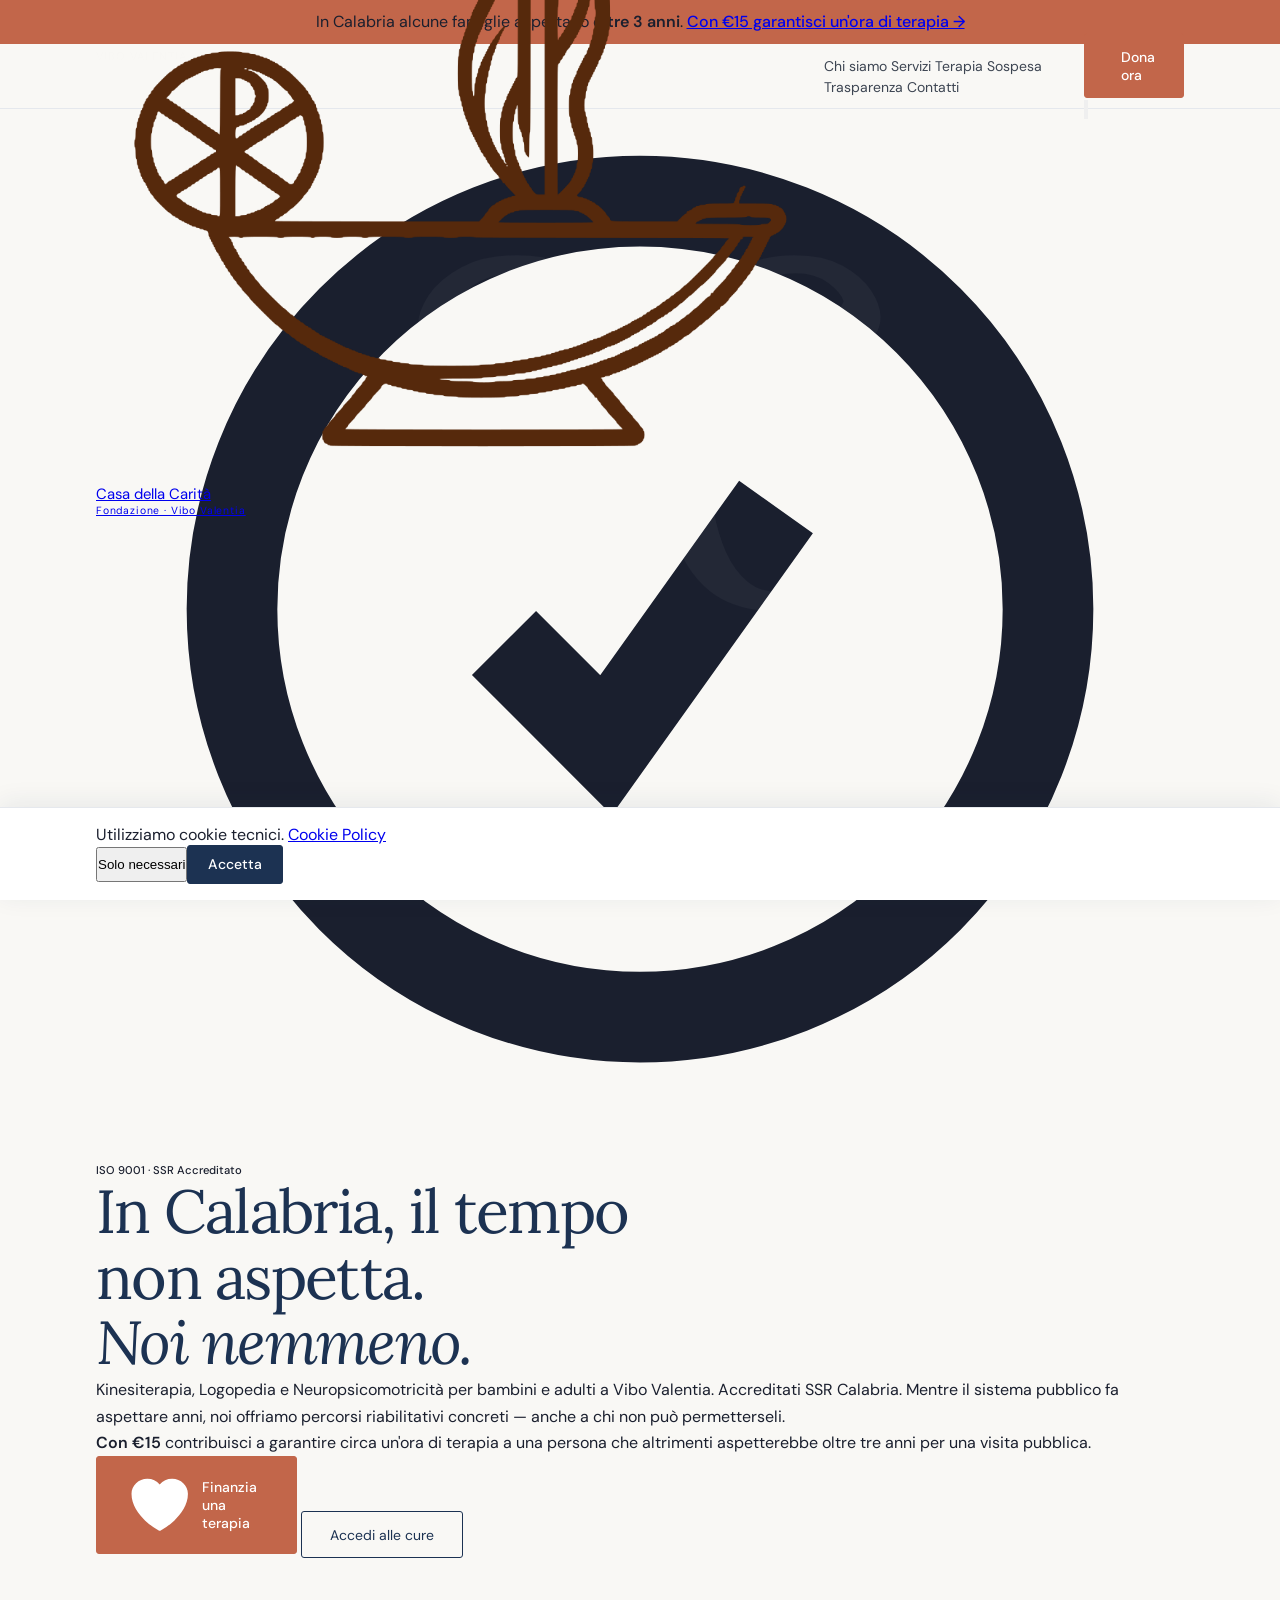
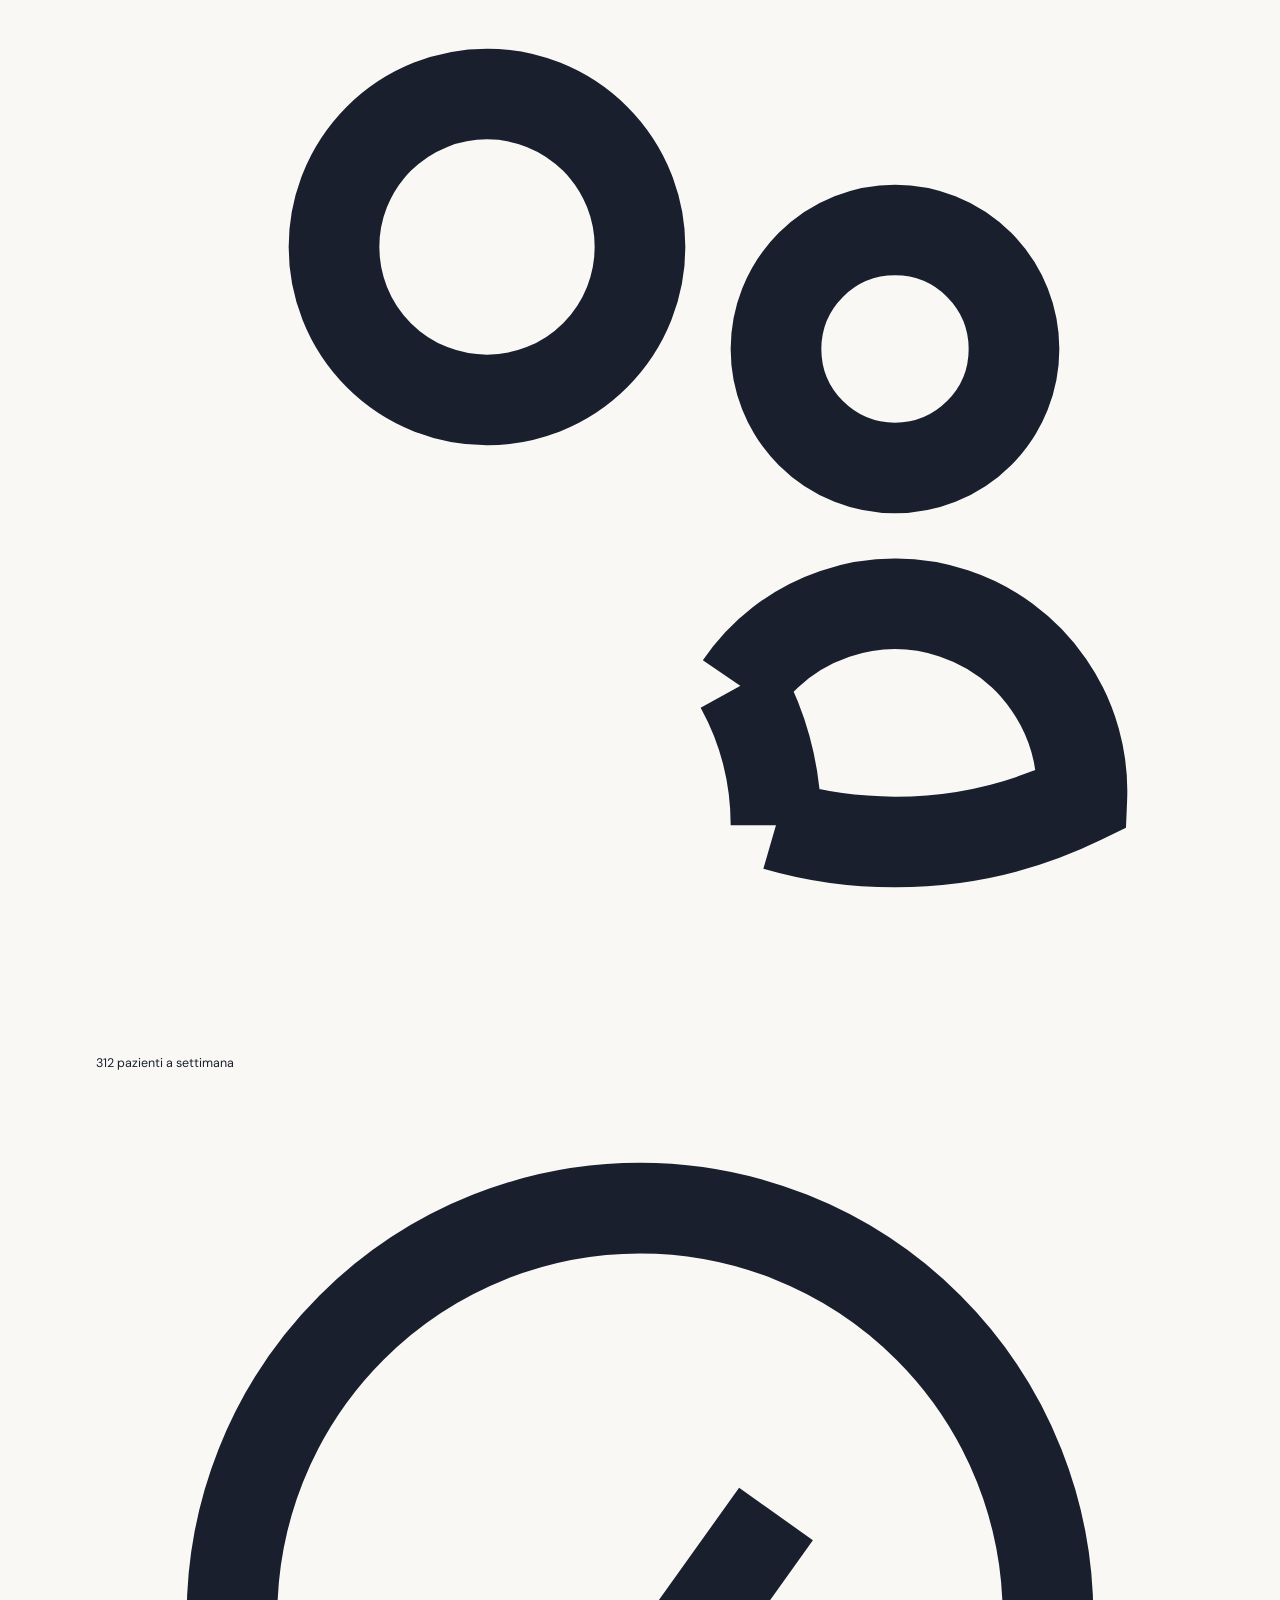
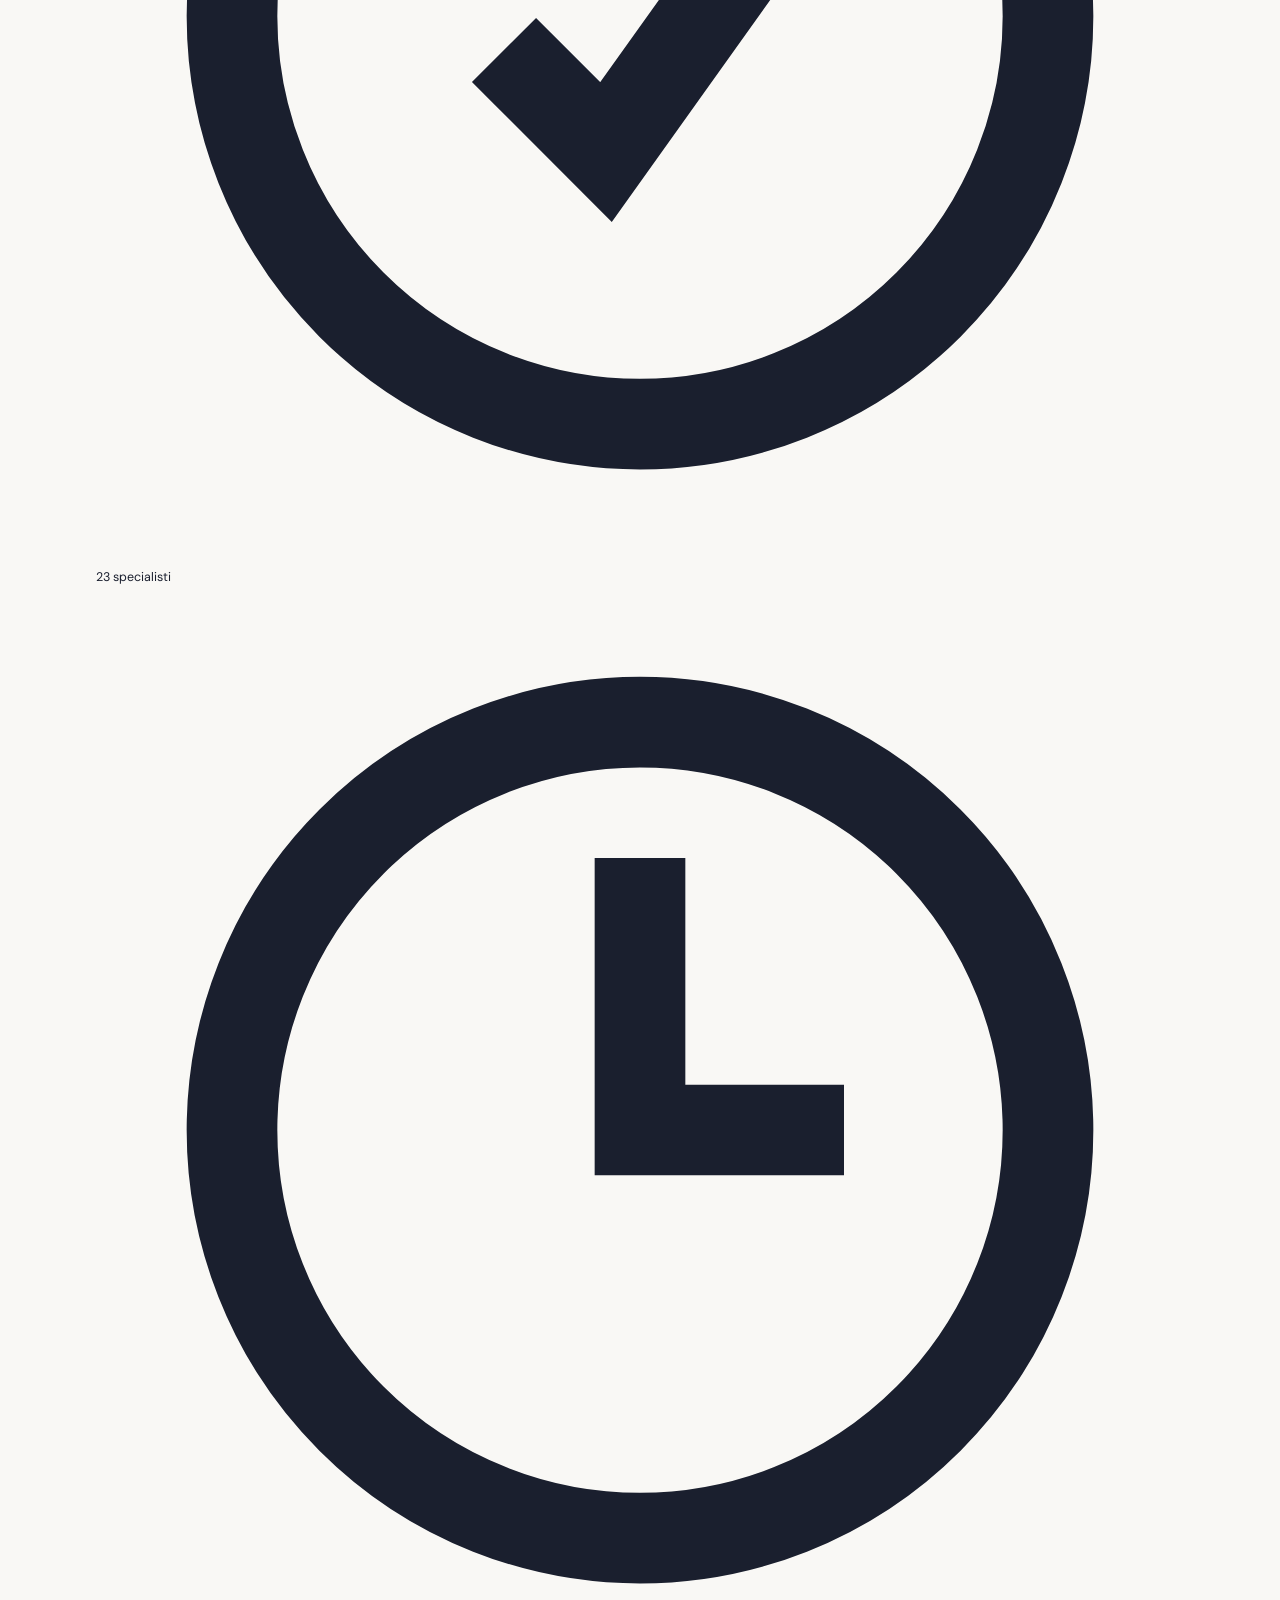
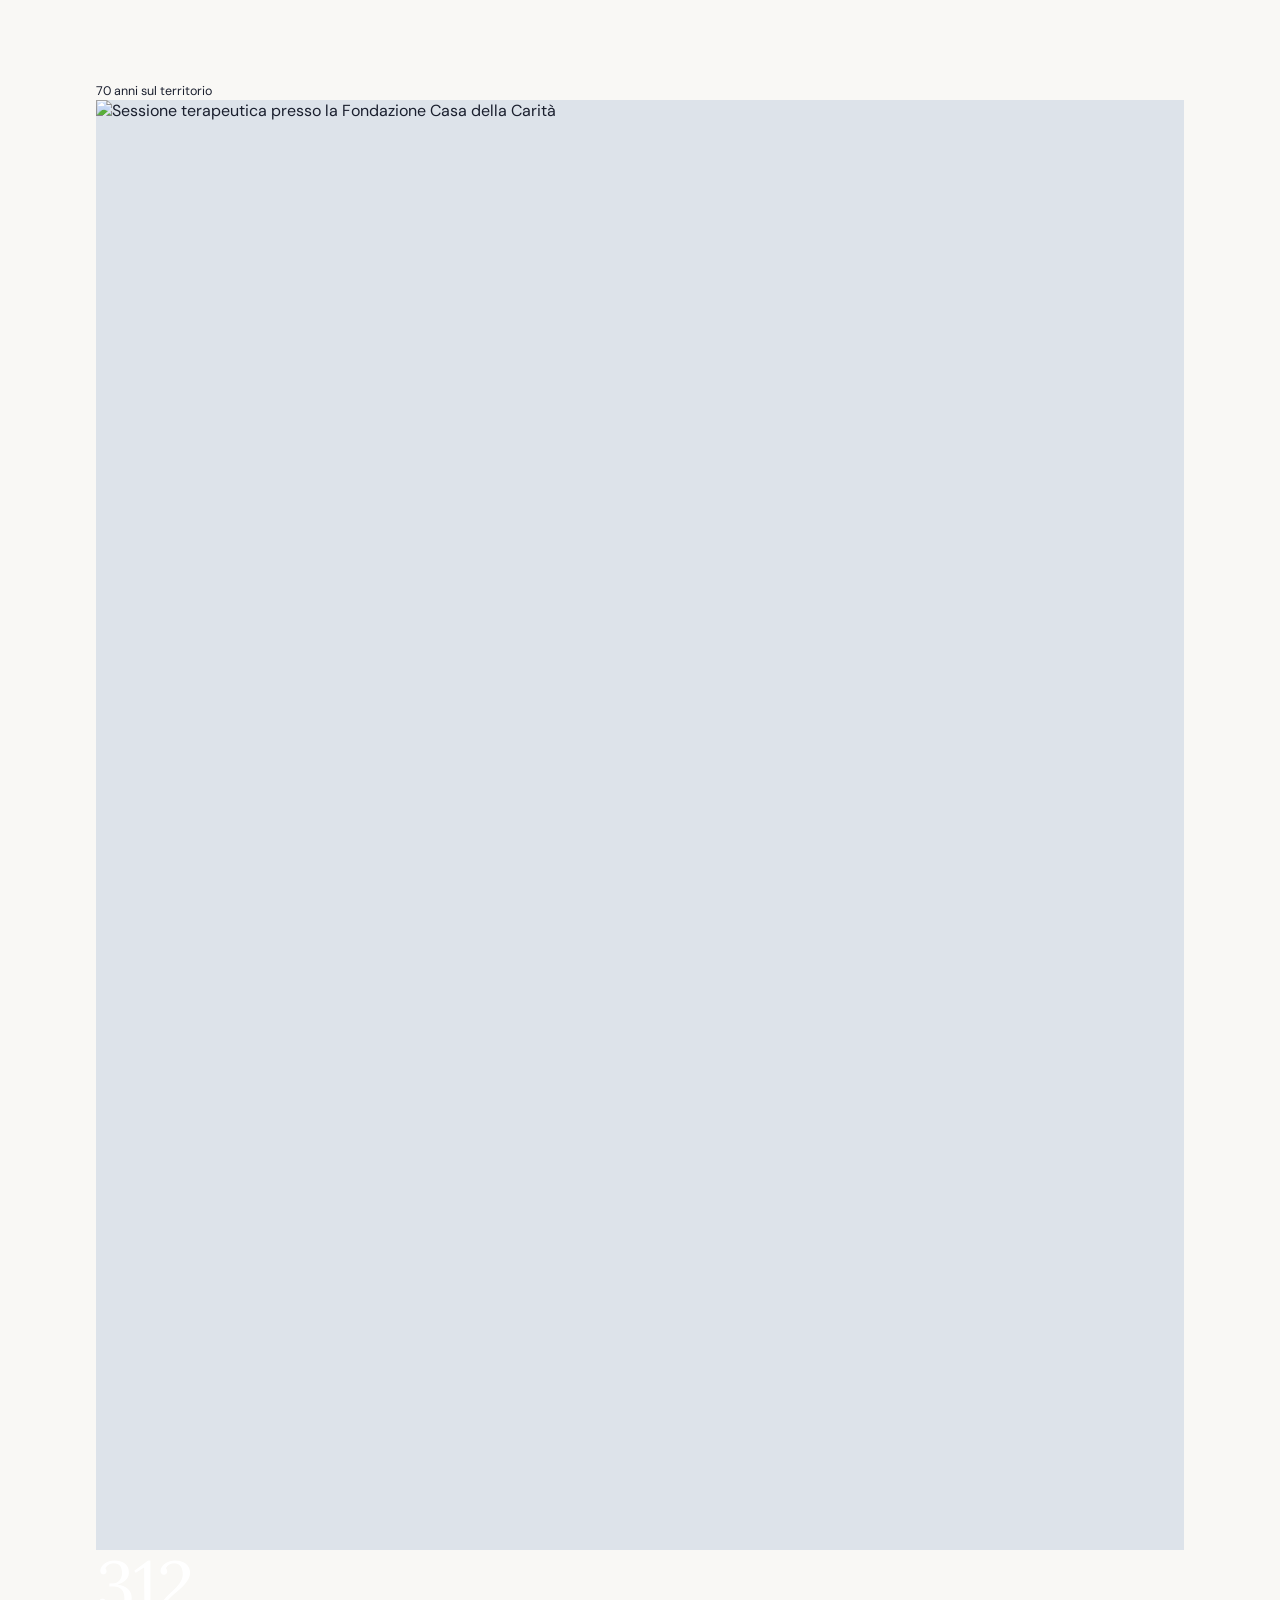
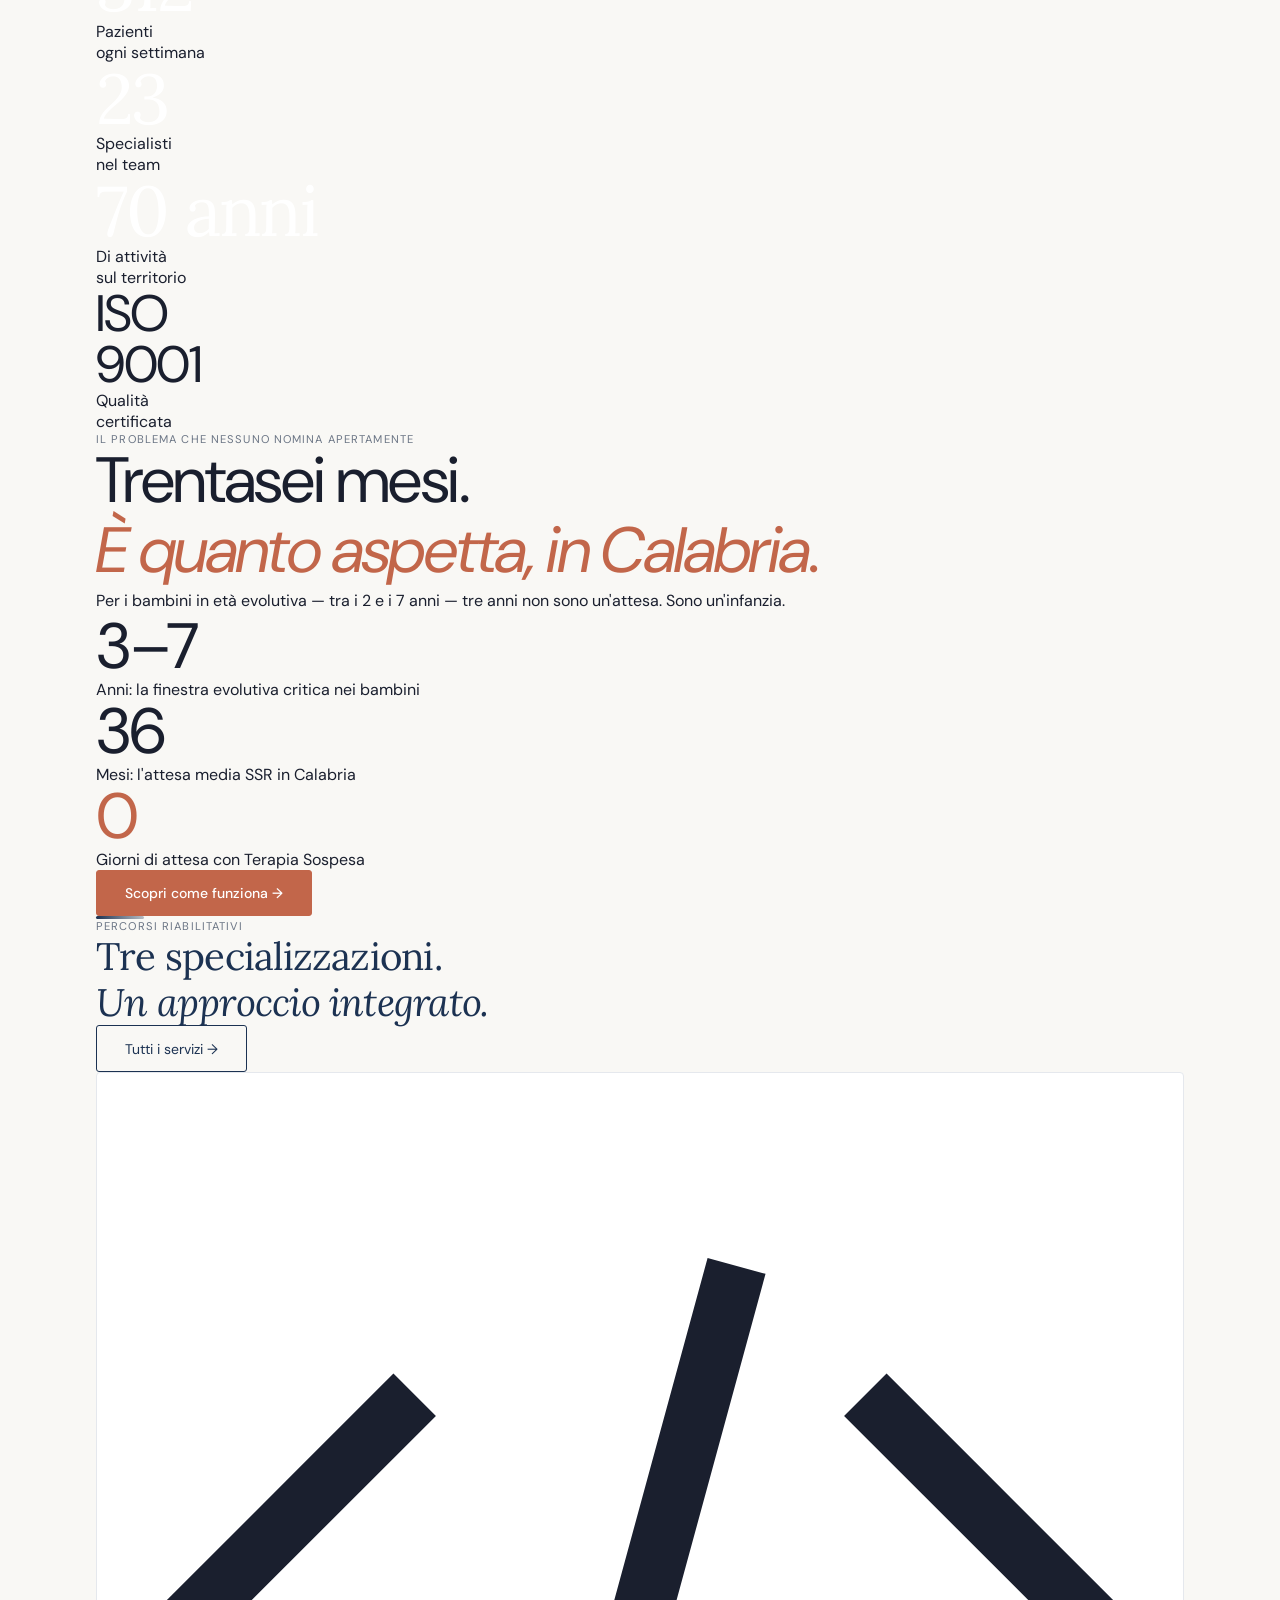
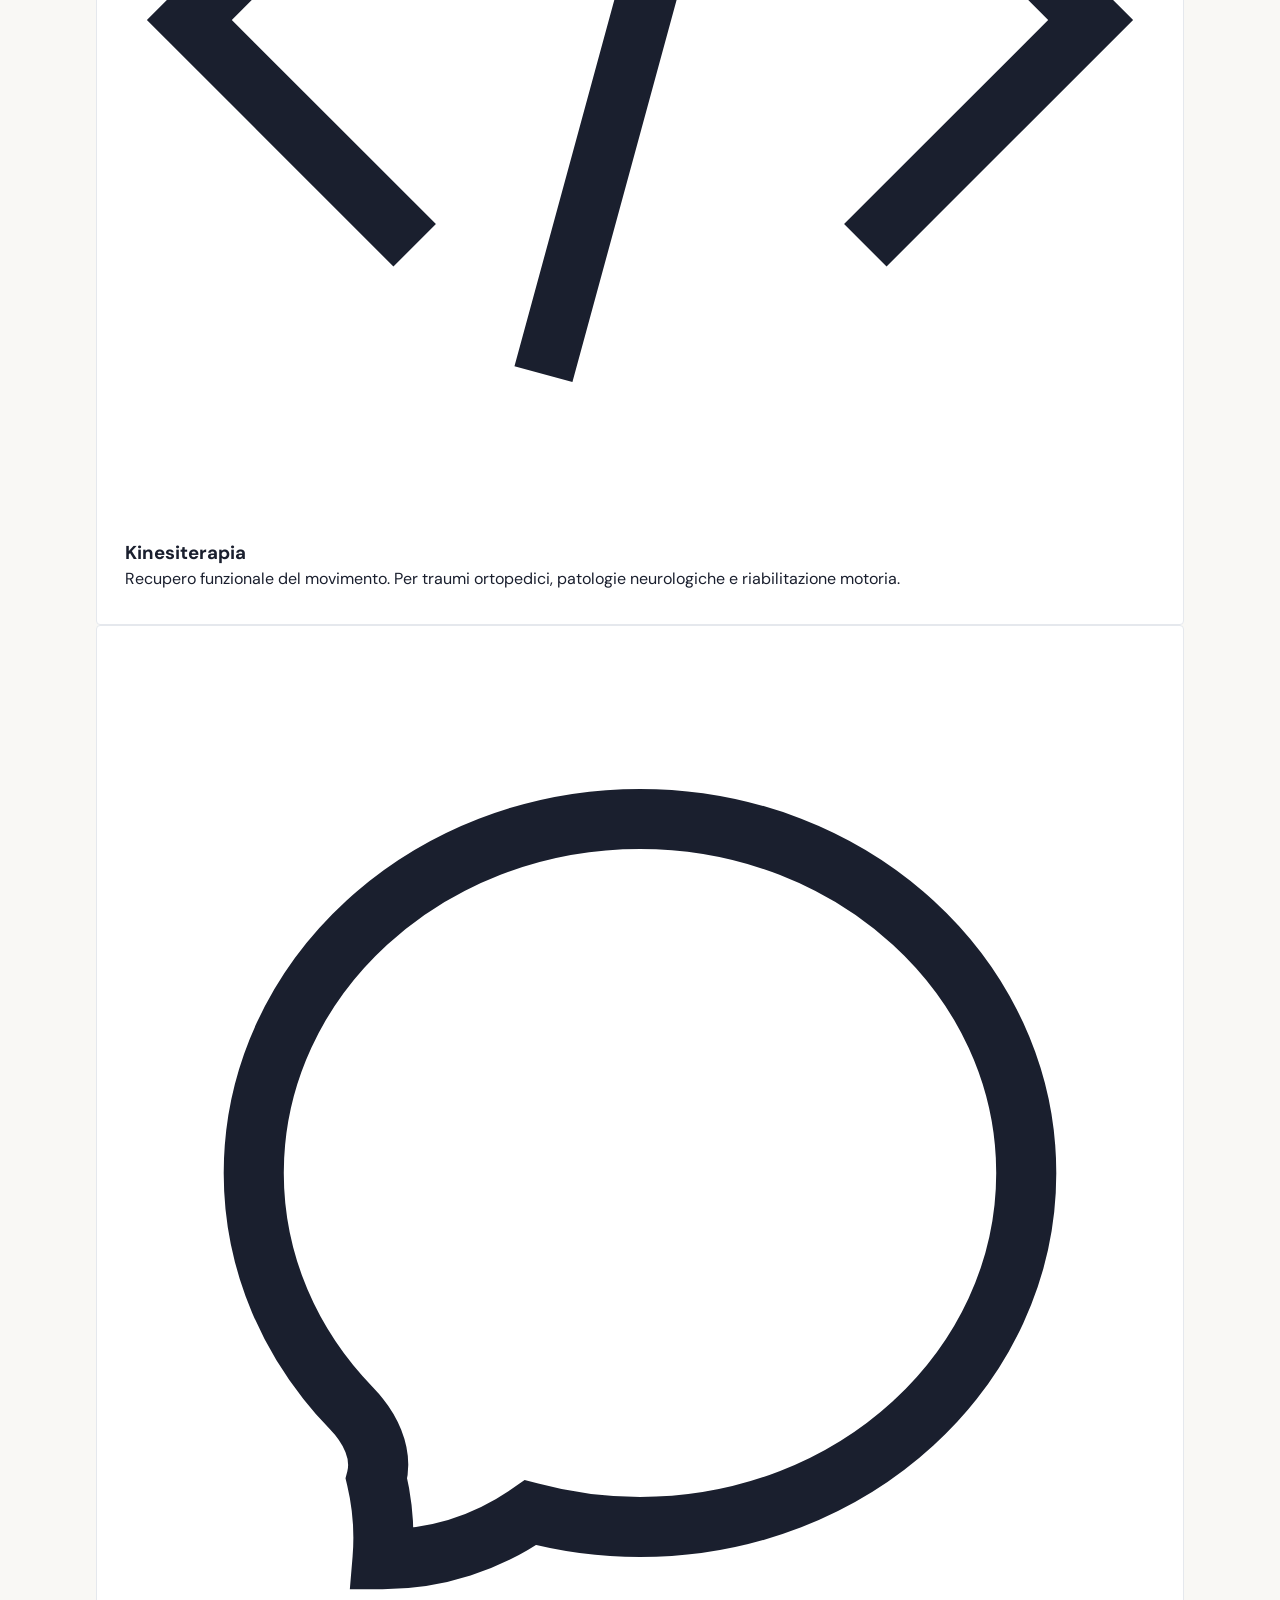
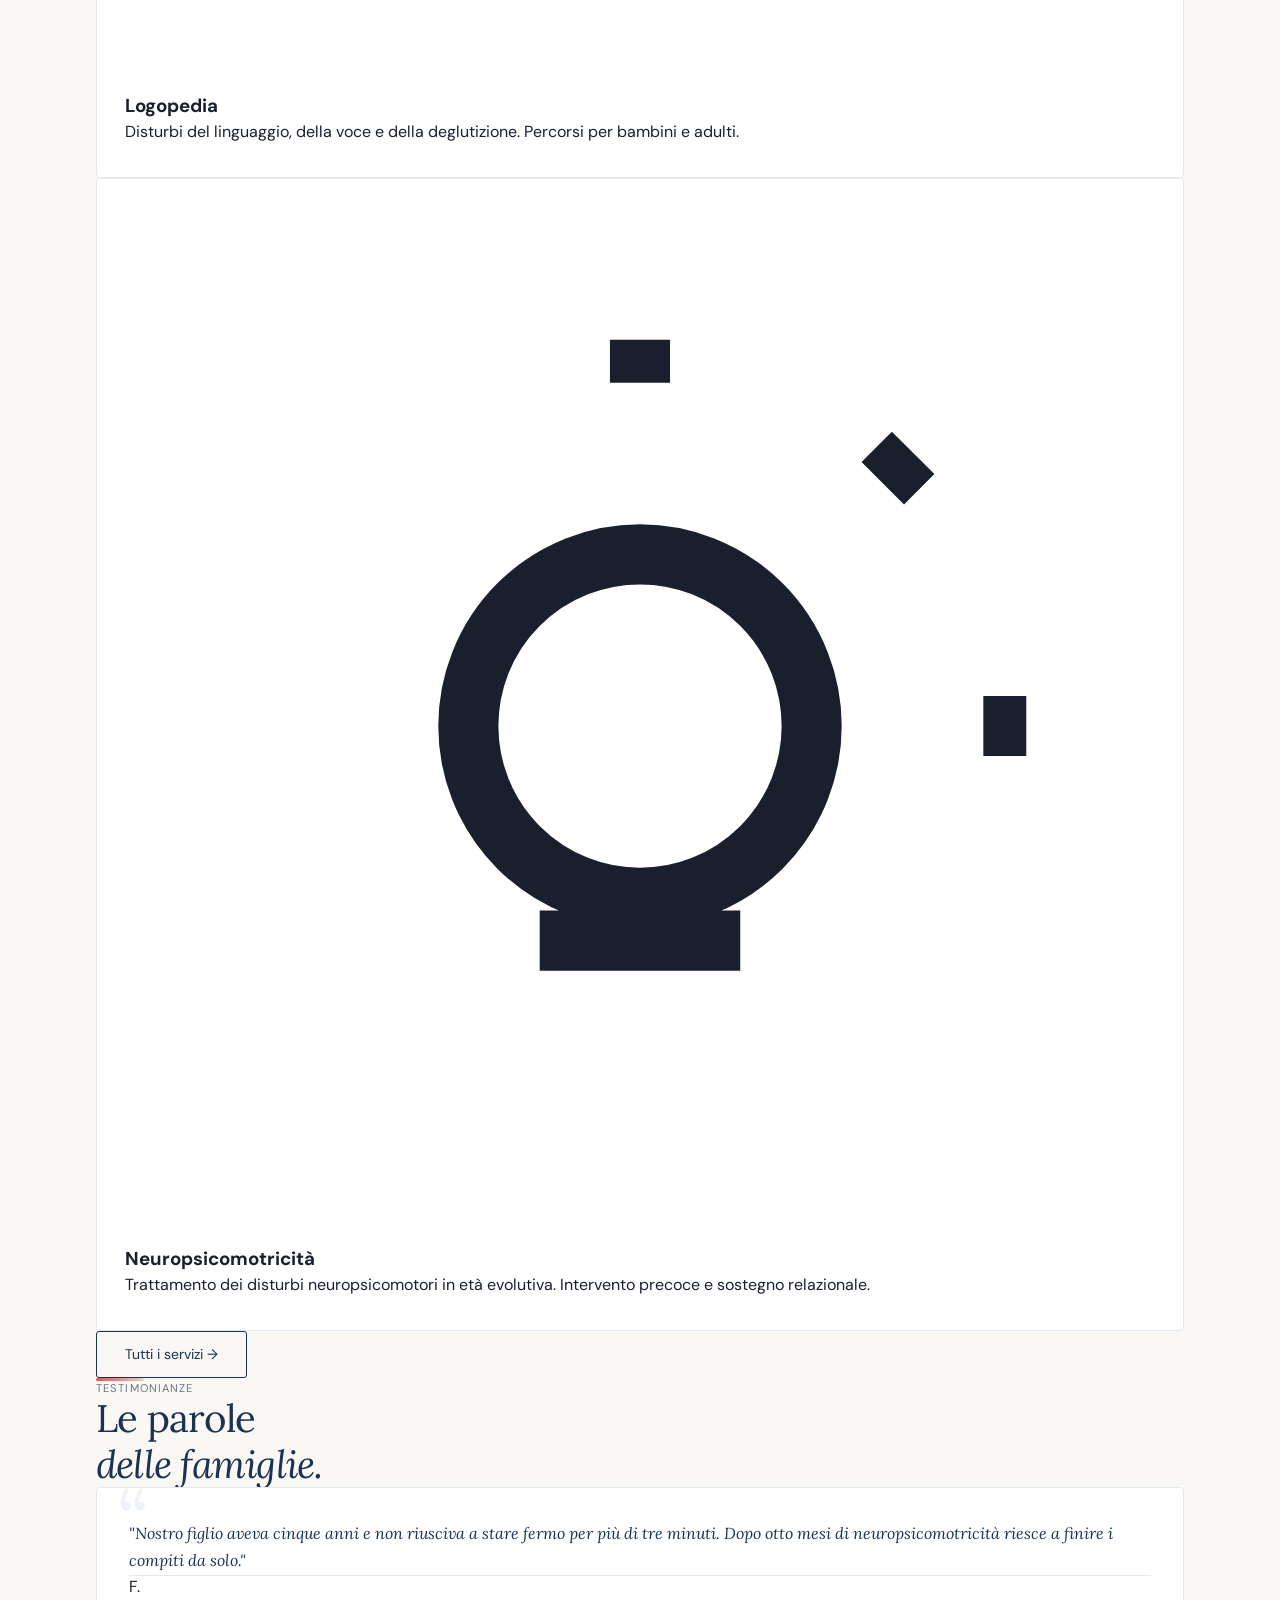
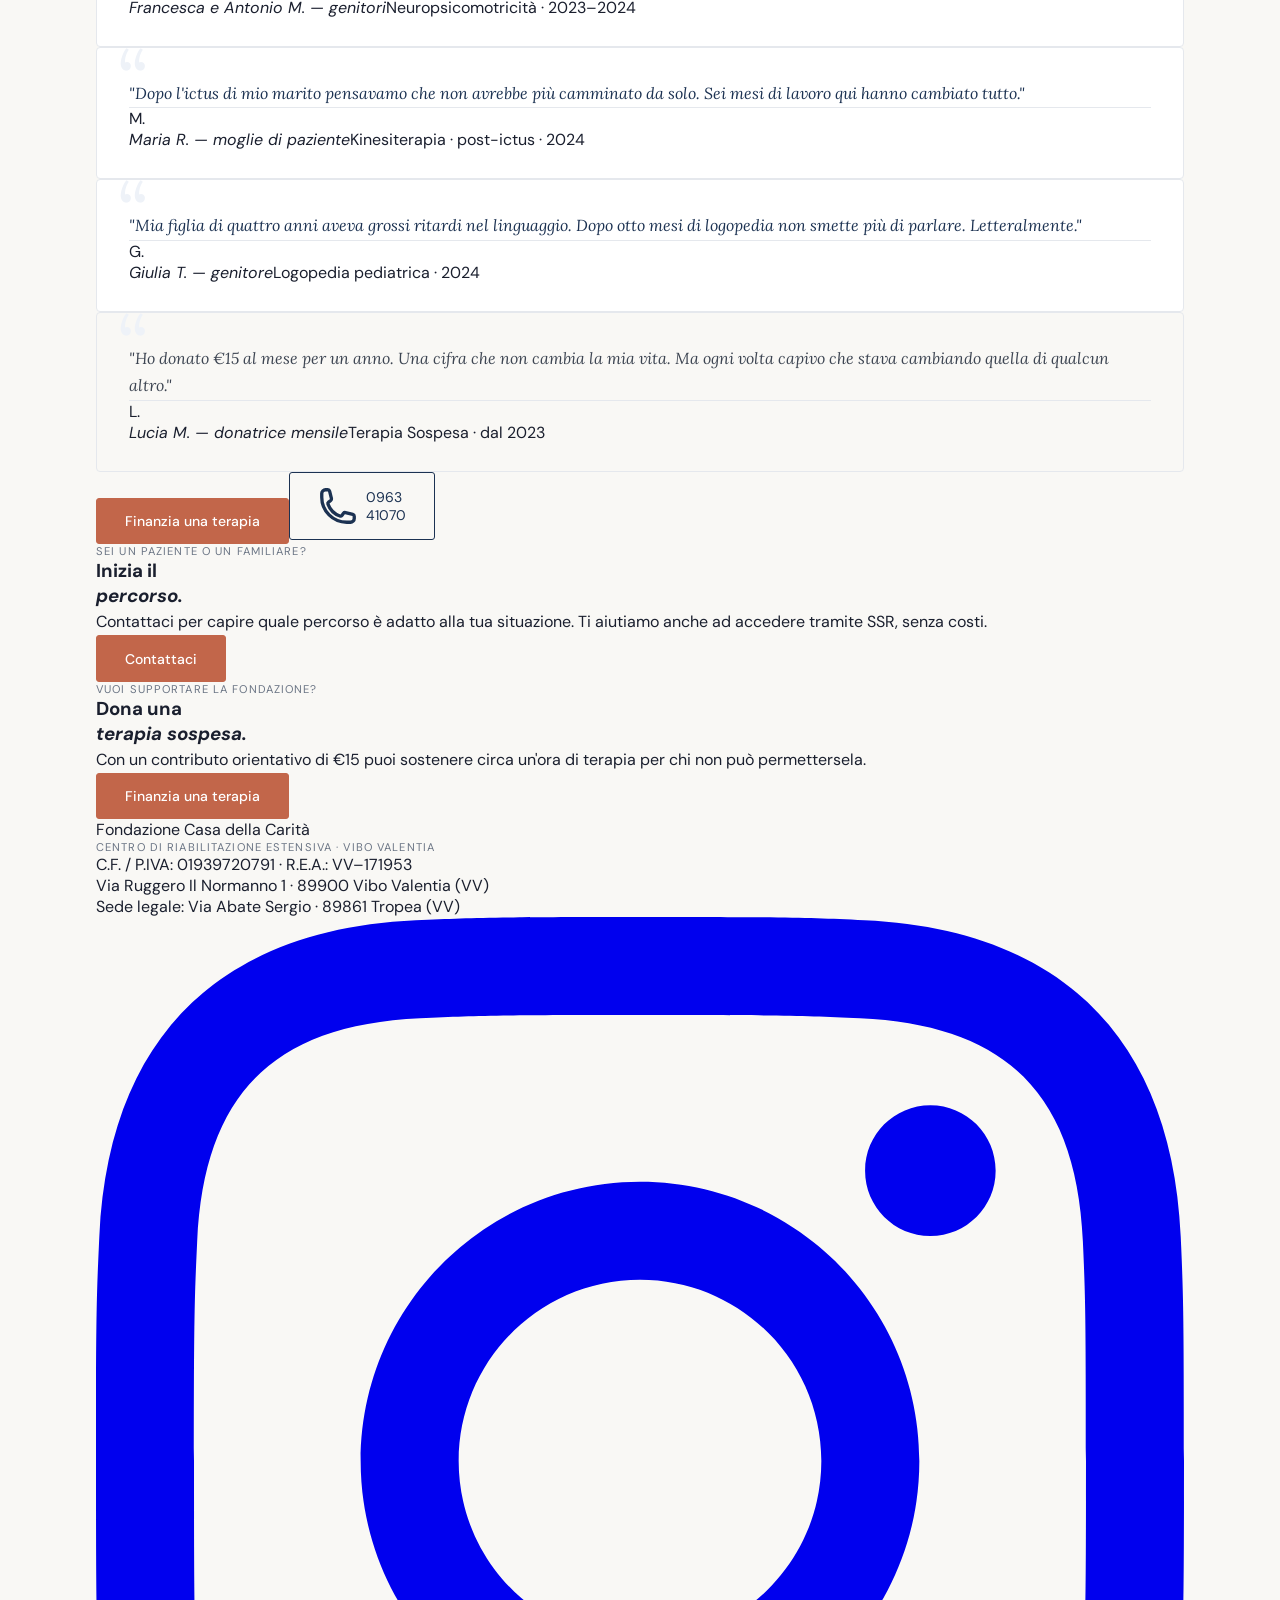
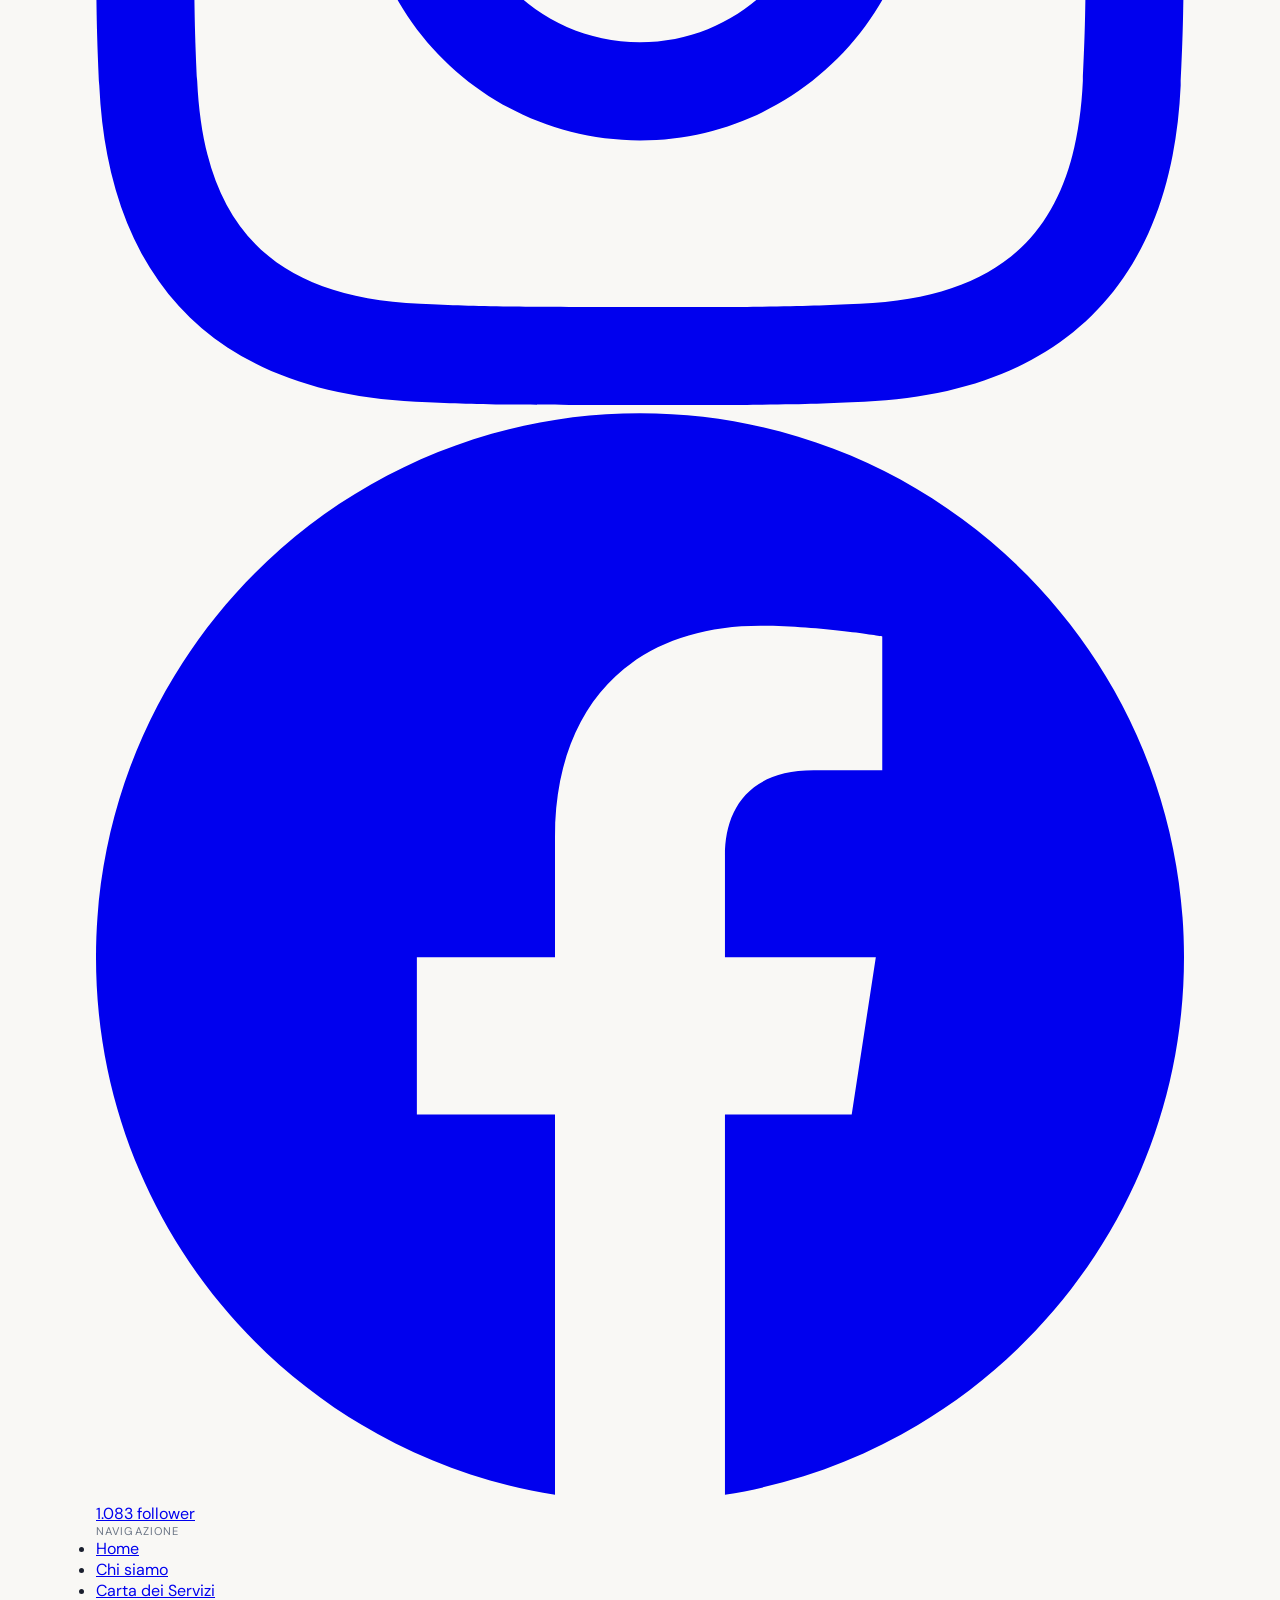
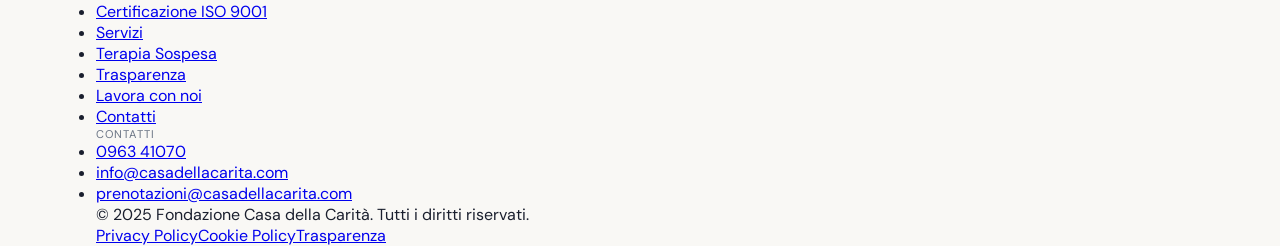
==== commit 50b82b07: "Add files via upload" ====
--- a/index.html
+++ b/index.html
@@ -2,6 +2,8 @@
 <html lang="it"><head>
   <meta charset="UTF-8"/><meta name="viewport" content="width=device-width,initial-scale=1.0"/>
   <title>Fondazione Casa della Carità — Riabilitazione a Vibo Valentia</title><meta name="description" content="Centro di Riabilitazione Estensiva accreditato SSR Calabria. Kinesiterapia, Logopedia, Neuropsicomotricità. Terapia Sospesa: garantisci cure a chi altrimenti aspetterebbe anni."/>
+  <link rel="icon" type="image/png" sizes="32x32" href="favicon-32.png"/>
+  <link rel="apple-touch-icon" sizes="180x180" href="favicon-180.png"/>
   <link rel="canonical" href="https://www.casadellacarita.com/"/>
   <link rel="preconnect" href="https://fonts.googleapis.com"/><link rel="preconnect" href="https://fonts.gstatic.com" crossorigin/>
   <link href="https://fonts.googleapis.com/css2?family=Lora:ital,wght@0,400;0,500;0,600;1,400;1,500&family=DM+Sans:opsz,wght@9..40,300;9..40,400;9..40,500&display=swap" rel="stylesheet"/>
